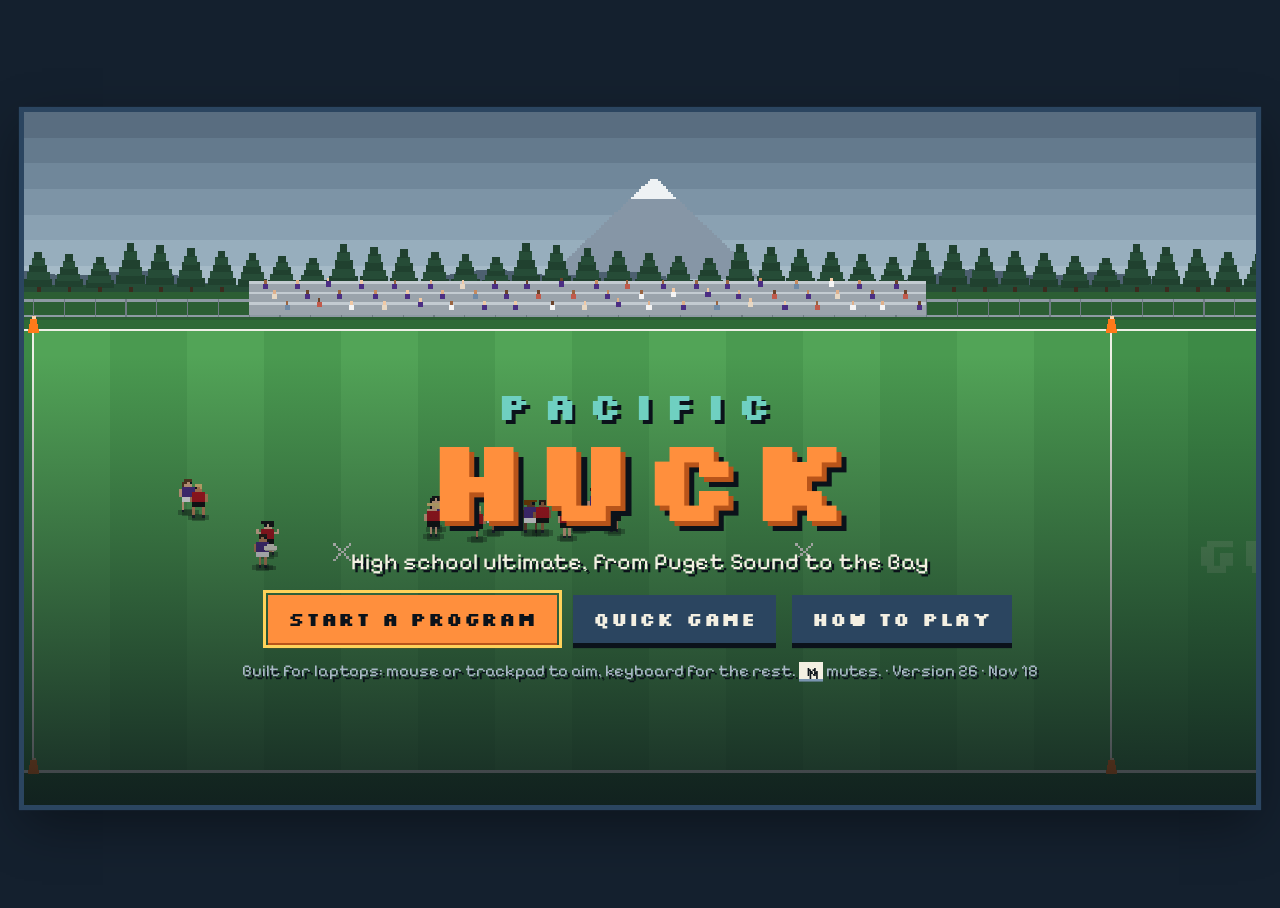
==== index.html @ 6ea4eff3 "Animations for throws, catches, D's and layouts (Version 26) - Throws: a quick wind-back, then the a" ====
<!doctype html>
<html lang="en">
<head>
<meta charset="utf-8">
<meta name="viewport" content="width=device-width, initial-scale=1, viewport-fit=cover">
<title>Pacific Huck</title>
<meta name="claude:viewport-fit-sides" content="cover">
<link rel="preconnect" href="https://fonts.googleapis.com">
<link rel="preconnect" href="https://fonts.gstatic.com" crossorigin>
<link rel="stylesheet" href="https://fonts.googleapis.com/css2?family=Pixelify+Sans:wght@400;600;700&family=Silkscreen:wght@400;700&display=swap">
<style>
/* Layout: one arcade screen. A 16:9 pixel field scaled to fit the window, with chunky menus floating over it. Single dark look by choice. */
:root{
  --night:#14202e;
  --panel:#1f3044;
  --panel-2:#2b4560;
  --line:#7a95b0;
  --chalk:#f3efe2;
  --dim:#a9b8c6;
  --sunset:#ff8f3d;
  --sunset-deep:#b8541a;
  --sea:#6fd0c1;
  --gold:#ffd25a;
  --red:#ff6b5d;
  --ink:#0b121a;
  --grass:#4a9a50;
  --scrim:rgba(11,18,26,.82);
  --shadow:rgba(0,0,0,.4);
  --font-display:"Silkscreen","Courier New",monospace;
  --font-body:"Pixelify Sans","Trebuchet MS",system-ui,sans-serif;
  color-scheme:dark;
}
html,body{height:100%}
body{background:var(--night);color:var(--chalk);font-family:var(--font-body);box-sizing:border-box;overflow:hidden;
  padding-left:max(16px,env(safe-area-inset-left,0px));padding-right:max(16px,env(safe-area-inset-right,0px));padding-block:12px}
#wrap{height:100%;width:100%;display:flex;align-items:center;justify-content:center}
#frame{position:relative;width:960px;height:540px;--u:1px;flex:none;
  box-shadow:0 0 0 calc(var(--u)*4) var(--panel-2),0 calc(var(--u)*14) calc(var(--u)*40) var(--shadow)}
#cv{display:block;width:100%;height:100%;image-rendering:pixelated;background:var(--ink)}
#ui{position:absolute;inset:0;pointer-events:none;font-size:calc(var(--u)*16);line-height:1.3}
.screen{position:absolute;inset:0;display:flex;align-items:center;justify-content:center;background:var(--scrim);pointer-events:auto}
.screen.clear{background:linear-gradient(180deg,transparent 0%,transparent 35%,var(--scrim) 100%)}
.panel{background:var(--panel);border:calc(var(--u)*3) solid var(--line);
  box-shadow:inset 0 0 0 calc(var(--u)*3) var(--panel-2),calc(var(--u)*6) calc(var(--u)*6) 0 var(--shadow);
  padding:calc(var(--u)*18) calc(var(--u)*22);max-height:calc(100% - var(--u)*28);max-width:calc(100% - var(--u)*28);
  box-sizing:border-box;overflow:auto;display:flex;flex-direction:column;gap:calc(var(--u)*12)}
.panel::-webkit-scrollbar{width:calc(var(--u)*8)}
.panel::-webkit-scrollbar-thumb{background:var(--line)}
h1,h2,h3{font-family:var(--font-display);margin:0;font-weight:700;text-wrap:balance;letter-spacing:.02em}
h2{font-size:calc(var(--u)*26)}
h3{font-size:calc(var(--u)*15);color:var(--gold)}
p{margin:0}
.eyebrow{font-family:var(--font-display);font-size:calc(var(--u)*11);letter-spacing:.12em;text-transform:uppercase;color:var(--sea)}
.dim{color:var(--dim)}
.row{display:flex;gap:calc(var(--u)*10);align-items:center;flex-wrap:wrap}
.row.end{justify-content:flex-end}
.row.between{justify-content:space-between}
.btn{font-family:var(--font-display);font-weight:700;font-size:calc(var(--u)*15);background:var(--sunset);color:var(--ink);border:0;
  padding:calc(var(--u)*9) calc(var(--u)*16);cursor:pointer;box-shadow:0 calc(var(--u)*4) 0 var(--sunset-deep);
  position:relative;top:0;letter-spacing:.04em;text-transform:uppercase}
.btn:hover{filter:brightness(1.08)}
.btn:active{top:calc(var(--u)*3);box-shadow:0 calc(var(--u)*1) 0 var(--sunset-deep)}
.btn:focus-visible,.tile:focus-visible,.pos-card:focus-visible,.plus:focus-visible,input:focus-visible{outline:calc(var(--u)*3) solid var(--gold);outline-offset:calc(var(--u)*2)}
.btn.alt{background:var(--panel-2);color:var(--chalk);box-shadow:0 calc(var(--u)*4) 0 var(--ink)}
.btn.small{font-size:calc(var(--u)*12);padding:calc(var(--u)*6) calc(var(--u)*10)}
.btn[disabled]{opacity:.4;cursor:not-allowed}
.kbd{font-family:var(--font-display);font-size:.8em;background:var(--chalk);color:var(--ink);padding:0 calc(var(--u)*5);box-shadow:0 calc(var(--u)*2) 0 var(--line);white-space:nowrap}
/* title */
.titlebox{display:flex;flex-direction:column;align-items:center;gap:calc(var(--u)*14);margin-top:calc(var(--u)*120)}
.logo{font-family:var(--font-display);font-weight:700;line-height:.9;text-align:center;color:var(--chalk);
  text-shadow:calc(var(--u)*4) calc(var(--u)*4) 0 var(--sunset-deep),calc(var(--u)*8) calc(var(--u)*8) 0 var(--ink)}
.logo .a{display:block;font-size:calc(var(--u)*30);letter-spacing:.3em;color:var(--sea);text-shadow:calc(var(--u)*3) calc(var(--u)*3) 0 var(--ink)}
.logo .b{display:block;font-size:calc(var(--u)*92);letter-spacing:.04em;color:var(--sunset)}
.tag{font-size:calc(var(--u)*18);color:var(--chalk);text-shadow:calc(var(--u)*2) calc(var(--u)*2) 0 var(--ink)}
.menu{display:flex;gap:calc(var(--u)*12);flex-wrap:wrap;justify-content:center}
.foot{font-size:calc(var(--u)*13);color:var(--dim);text-shadow:calc(var(--u)*2) calc(var(--u)*2) 0 var(--ink)}
/* team picker */
.states{display:grid;grid-template-columns:repeat(3,minmax(0,1fr));gap:calc(var(--u)*14)}
.state-col{display:flex;flex-direction:column;gap:calc(var(--u)*6);min-width:0}
.tile{display:flex;align-items:center;gap:calc(var(--u)*10);background:var(--panel-2);border:0;color:var(--chalk);text-align:left;
  padding:calc(var(--u)*7) calc(var(--u)*9);cursor:pointer;font-family:var(--font-body);font-size:calc(var(--u)*15);box-shadow:0 calc(var(--u)*3) 0 var(--ink)}
.tile:hover{background:var(--line);color:var(--ink)}
.tile[disabled]{opacity:.3;cursor:not-allowed}
.tile small{display:block;font-size:calc(var(--u)*12);color:inherit;opacity:.75}
.jersey{width:calc(var(--u)*22);height:calc(var(--u)*24);flex:none;position:relative}
.jersey i{position:absolute;left:0;right:0;top:0;height:62%}
.jersey b{position:absolute;left:15%;right:15%;bottom:0;height:34%}
/* pregame */
.versus{display:grid;grid-template-columns:minmax(0,1fr) auto minmax(0,1fr);gap:calc(var(--u)*16);align-items:start}
.vs{font-family:var(--font-display);font-size:calc(var(--u)*30);color:var(--sunset);align-self:center}
.side{display:flex;flex-direction:column;gap:calc(var(--u)*6);min-width:0}
.side.right{text-align:right;align-items:flex-end}
.side h2{font-size:calc(var(--u)*22)}
.ratings{font-family:var(--font-display);font-size:calc(var(--u)*12);color:var(--dim);font-variant-numeric:tabular-nums}
.ratings b{color:var(--chalk)}
.star-list{display:flex;flex-direction:column;gap:calc(var(--u)*3);font-size:calc(var(--u)*14)}
.stars{color:var(--gold);letter-spacing:.06em;font-family:var(--font-body)}
.conditions{font-size:calc(var(--u)*14);color:var(--dim);border-top:calc(var(--u)*2) dashed var(--panel-2);padding-top:calc(var(--u)*10)}
/* offense style picker */
.stylepick{display:flex;flex-direction:column;gap:calc(var(--u)*5)}
.stylepick.ro{flex-direction:row;align-items:center;gap:calc(var(--u)*12)}
.sgrid{display:grid;grid-template-columns:repeat(4,minmax(0,1fr));gap:calc(var(--u)*6)}
.sbtn{display:flex;flex-direction:column;align-items:center;gap:calc(var(--u)*3);background:var(--panel-2);border:calc(var(--u)*2) solid transparent;color:var(--chalk);
  font-family:var(--font-body);font-size:calc(var(--u)*13);white-space:nowrap;padding:calc(var(--u)*4);cursor:pointer;min-width:0}
.sbtn svg{width:100%;max-width:calc(var(--u)*92);height:auto;display:block}
.sbtn.on{border-color:var(--gold);background:var(--ink)}.sbtn.on b{color:var(--gold)}
.sbtn:focus-visible{outline:calc(var(--u)*2) solid var(--gold)}
.stylepick.compact .sgrid{gap:calc(var(--u)*5)}.stylepick.compact .sbtn{font-size:calc(var(--u)*11);padding:calc(var(--u)*3)}
.stylepick.ro .sbtn{width:calc(var(--u)*92);flex:none;cursor:default}
.sd-f{fill:var(--grass)}.sd-h{fill:var(--gold)}.sd-c{fill:var(--sea)}.sd-d{fill:var(--chalk)}
/* tables */
table{border-collapse:collapse;width:100%;font-size:calc(var(--u)*14);font-variant-numeric:tabular-nums}
th{font-family:var(--font-display);font-size:calc(var(--u)*10);color:var(--sea);text-align:left;padding:calc(var(--u)*3) calc(var(--u)*6);letter-spacing:.08em}
td{padding:calc(var(--u)*3) calc(var(--u)*6);border-top:calc(var(--u)*1) solid var(--panel-2)}
td.n,th.n{text-align:right;white-space:nowrap}
td.trunc{max-width:0;width:100%;overflow:hidden;text-overflow:ellipsis;white-space:nowrap}
tr.me td{background:var(--panel-2);color:var(--gold)}
/* how-to */
.how{display:grid;grid-template-columns:minmax(0,1fr) minmax(0,1fr);gap:calc(var(--u)*18);max-width:calc(var(--u)*780)}
.how ul{margin:0;padding-left:calc(var(--u)*18);display:flex;flex-direction:column;gap:calc(var(--u)*6);font-size:calc(var(--u)*15)}
.keys{display:grid;grid-template-columns:auto minmax(0,1fr);gap:calc(var(--u)*8) calc(var(--u)*12);font-size:calc(var(--u)*15);align-items:center}
/* defense */
.dpanel{width:calc(var(--u)*560)}
.choices{display:grid;grid-template-columns:1fr 1fr;gap:calc(var(--u)*10)}
.choice{background:var(--panel-2);border:0;color:var(--chalk);text-align:left;padding:calc(var(--u)*10) calc(var(--u)*12);cursor:pointer;
  font-family:var(--font-body);font-size:calc(var(--u)*14);display:flex;flex-direction:column;gap:calc(var(--u)*4);box-shadow:0 calc(var(--u)*3) 0 var(--ink)}
.choice b{font-family:var(--font-display);font-size:calc(var(--u)*15);color:var(--gold)}
.choice:hover,.choice:focus-visible{background:var(--line);color:var(--ink);outline:none}
.choice:hover b,.choice:focus-visible b{color:var(--ink)}
.ticker{font-size:calc(var(--u)*16);display:flex;flex-direction:column;gap:calc(var(--u)*5);min-height:calc(var(--u)*130)}
.ticker p{animation:tick .25s steps(3) both}
.ticker .big{font-family:var(--font-display);font-size:calc(var(--u)*20)}
.good{color:var(--sea)}.bad{color:var(--red)}.gold{color:var(--gold)}
@keyframes tick{from{opacity:0;transform:translateX(calc(var(--u)*-8))}to{opacity:1;transform:none}}
/* program hub */
.hub{width:calc(var(--u)*900)}
.hub-grid{display:grid;grid-template-columns:minmax(0,1fr) minmax(0,1.15fr);gap:calc(var(--u)*14)}
.card{background:var(--ink);padding:calc(var(--u)*12) calc(var(--u)*14);display:flex;flex-direction:column;gap:calc(var(--u)*9);min-width:0}
.attr{display:grid;grid-template-columns:calc(var(--u)*78) minmax(0,1fr) calc(var(--u)*22) calc(var(--u)*64);gap:calc(var(--u)*8);align-items:center;font-size:calc(var(--u)*14)}
.pips{display:grid;grid-template-columns:repeat(10,1fr);gap:calc(var(--u)*2);height:calc(var(--u)*12)}
.pips span{background:var(--panel-2)}
.pips span.on{background:var(--sea)}
.attr .v{font-family:var(--font-display);text-align:right}
.plus{font-family:var(--font-display);font-size:calc(var(--u)*11);background:var(--gold);color:var(--ink);border:0;padding:calc(var(--u)*4) calc(var(--u)*4);cursor:pointer;white-space:nowrap}
.plus[disabled]{background:var(--panel-2);color:var(--dim);cursor:not-allowed}
.xpbar{height:calc(var(--u)*8);background:var(--panel-2);position:relative}
.xpbar i{position:absolute;left:0;top:0;bottom:0;background:var(--gold)}
.sp{font-family:var(--font-display);font-size:calc(var(--u)*13);color:var(--gold)}
.sched{display:flex;flex-direction:column;gap:calc(var(--u)*2);font-size:calc(var(--u)*14)}
.sched div{display:grid;grid-template-columns:calc(var(--u)*28) minmax(0,1fr) auto;gap:calc(var(--u)*8);padding:calc(var(--u)*2) calc(var(--u)*4)}
.sched div.next{background:var(--panel-2);color:var(--gold)}
.sched div span{min-width:0;white-space:nowrap;overflow:hidden;text-overflow:ellipsis}
.nextbox{background:var(--panel-2);padding:calc(var(--u)*10) calc(var(--u)*12);display:flex;flex-direction:column;gap:calc(var(--u)*8)}
.nextbox .big{font-family:var(--font-display);font-size:calc(var(--u)*18)}
input{font-family:var(--font-body);font-size:calc(var(--u)*17);background:var(--ink);color:var(--chalk);border:calc(var(--u)*2) solid var(--line);padding:calc(var(--u)*6) calc(var(--u)*8);width:100%;box-sizing:border-box}
.two{display:grid;grid-template-columns:minmax(0,1fr) minmax(0,1fr);gap:calc(var(--u)*16)}
/* head coach */
.hub-grid.coach{grid-template-columns:minmax(0,1.45fr) minmax(0,1fr)}
table.roster{font-size:calc(var(--u)*12.5)}
table.roster td{padding:calc(var(--u)*1) calc(var(--u)*4)}
table.roster th{padding:calc(var(--u)*2) calc(var(--u)*4)}
table.roster .stars{font-size:calc(var(--u)*11);letter-spacing:0;white-space:nowrap}
tr.click{cursor:pointer}
tr.click:hover td,tr.click:focus-visible td{background:var(--panel-2)}
tr.click:focus-visible{outline:calc(var(--u)*2) solid var(--gold)}
td.pos{font-family:var(--font-display);font-size:calc(var(--u)*11);color:var(--sea)}
.stars.ceil{color:var(--line)}
.ccbadge{font-family:var(--font-display);font-size:calc(var(--u)*14);background:var(--gold);color:var(--ink);padding:calc(var(--u)*6) calc(var(--u)*10);white-space:nowrap}
.tagO,.tagD{font-family:var(--font-display);font-size:calc(var(--u)*10);padding:0 calc(var(--u)*3);margin-right:calc(var(--u)*2);color:var(--ink)}
.tagO{background:var(--sea)}.tagD{background:var(--sunset)}
.small{font-size:calc(var(--u)*12)}
.rename{display:grid;grid-template-columns:minmax(0,1fr) minmax(0,1.2fr) auto auto;gap:calc(var(--u)*8);align-items:end;margin-top:calc(var(--u)*4)}
.rename label{display:flex;flex-direction:column;gap:calc(var(--u)*3);font-size:calc(var(--u)*12);color:var(--dim);min-width:0}
.tog{font-family:var(--font-display);font-size:calc(var(--u)*11);background:var(--panel-2);color:var(--dim);border:0;padding:calc(var(--u)*3) calc(var(--u)*10);cursor:pointer}
.tog.o.on{background:var(--sea);color:var(--ink)}.tog.d.on{background:var(--sunset);color:var(--ink)}
.tog:focus-visible{outline:calc(var(--u)*2) solid var(--gold)}
.fac-grid{display:grid;grid-template-columns:repeat(3,minmax(0,1fr));gap:calc(var(--u)*12)}
.fac{background:var(--ink);padding:calc(var(--u)*12);display:flex;flex-direction:column;gap:calc(var(--u)*8);min-width:0}
.fac .btn{margin-top:auto;align-self:flex-start}
.lvl{display:grid;grid-template-columns:repeat(5,1fr);gap:calc(var(--u)*3);height:calc(var(--u)*10)}
.lvl span{background:var(--panel-2)}.lvl span.on{background:var(--gold)}
/* line calls */
.lcpanel{width:calc(var(--u)*900)}
.lc-grid{display:grid;grid-template-columns:repeat(2,minmax(0,1fr));gap:calc(var(--u)*4) calc(var(--u)*12)}
.lc-list{display:grid;gap:calc(var(--u)*4)}
.lc{display:grid;grid-template-columns:calc(var(--u)*30) minmax(0,1fr) calc(var(--u)*14) calc(var(--u)*62) calc(var(--u)*60) calc(var(--u)*40);gap:calc(var(--u)*6);align-items:center;
  background:var(--panel-2);border:calc(var(--u)*2) solid transparent;color:var(--chalk);font-family:var(--font-body);font-size:calc(var(--u)*13);padding:calc(var(--u)*4) calc(var(--u)*6);cursor:pointer;text-align:left}
div.lc{cursor:default}
.lc.on{border-color:var(--gold);background:var(--ink)}
.lc:hover:not([disabled]):not(div){border-color:var(--line)}
.lc.on:hover{border-color:var(--gold)}
.lc:focus-visible{outline:calc(var(--u)*3) solid var(--gold);outline-offset:calc(var(--u)*1)}
.lc[disabled]{opacity:.4;cursor:not-allowed}
.lc .num{font-family:var(--font-display);font-size:calc(var(--u)*11);color:var(--dim)}
.lc .nm{white-space:nowrap;overflow:hidden;text-overflow:ellipsis}
.lc .pos{font-family:var(--font-display);font-size:calc(var(--u)*11);color:var(--sea)}
.lc .stars{font-size:calc(var(--u)*11);white-space:nowrap}
.lc .pp{font-size:calc(var(--u)*12);text-align:right;white-space:nowrap}
.en{height:calc(var(--u)*8);background:var(--night);position:relative;display:block}
.en i{position:absolute;left:0;top:0;bottom:0}
.en i.hi{background:var(--sea)}.en i.mid{background:var(--gold)}.en i.lo{background:var(--red)}
input[type=checkbox]{width:calc(var(--u)*18);height:calc(var(--u)*18);accent-color:var(--gold);padding:0;margin:0;flex:none}
@media (prefers-reduced-motion:reduce){.ticker p{animation:none}}
</style>
</head>
<body>

<div id="wrap"><div id="frame">
  <canvas id="cv" width="960" height="540" aria-label="Pacific Huck game field"></canvas>
  <div id="ui"></div>
</div></div>

<script>
(()=>{
'use strict';
// ---------------------------------------------------------------- constants
const W=960,H=540,PPY=12,SQ=8.6,FT=170,ZH=10,P=2,FL=110,FW=40,VIEW=W/PPY;
const cvs=document.getElementById('cv'),ctx=cvs.getContext('2d'),ui=document.getElementById('ui'),frame=document.getElementById('frame'),wrap=document.getElementById('wrap');
ctx.imageSmoothingEnabled=false;
const PAL={night:'#14202e',panel:'#1f3044',panel2:'#2b4560',chalk:'#f3efe2',dim:'#a9b8c6',sunset:'#ff8f3d',sea:'#6fd0c1',gold:'#ffd25a',red:'#ff6b5d',ink:'#0b121a',cone:'#ff7a1a'};
const FONT='Silkscreen, "Courier New", monospace';
const VERSION='Version 26 · Nov 18';

// ---------------------------------------------------------------- helpers
const clamp=(v,a,b)=>v<a?a:v>b?b:v;
const lerp=(a,b,t)=>a+(b-a)*t;
const dist=(ax,ay,bx,by)=>Math.hypot(ax-bx,ay-by);
const avg=a=>a.reduce((s,v)=>s+v,0)/a.length;
const rand=(a,b)=>a+(b-a)*Math.random();
const randi=(a,b)=>Math.floor(a+(b-a+1)*Math.random());
const pick=(a,r=Math.random)=>a[Math.floor(r()*a.length)];
const angDiff=(a,b)=>{let d=a-b;while(d>Math.PI)d-=2*Math.PI;while(d<-Math.PI)d+=2*Math.PI;return d};
function mulberry32(a){return function(){a|=0;a=a+0x6D2B79F5|0;let t=Math.imul(a^a>>>15,1|a);t=t+Math.imul(t^t>>>7,61|t)^t;return((t^t>>>14)>>>0)/4294967296}}
function hashStr(s){let h=2166136261;for(const c of s){h^=c.charCodeAt(0);h=Math.imul(h,16777619)}return h>>>0}
function shuffle(a,r=Math.random){for(let i=a.length-1;i>0;i--){const j=Math.floor(r()*(i+1));[a[i],a[j]]=[a[j],a[i]]}return a}
function wpick(arr,wf){const ws=arr.map(wf);let s=ws.reduce((a,b)=>a+b,0)*Math.random();for(let i=0;i<arr.length;i++){s-=ws[i];if(s<=0)return arr[i]}return arr[arr.length-1]}
const esc=s=>String(s).replace(/[&<>"']/g,c=>({'&':'&amp;','<':'&lt;','>':'&gt;','"':'&quot;',"'":'&#39;'}[c]));
function hexRgb(h){const n=parseInt(h.slice(1),16);return[n>>16&255,n>>8&255,n&255]}
function colorClose(a,b){const x=hexRgb(a),y=hexRgb(b);return Math.hypot(x[0]-y[0],x[1]-y[1],x[2]-y[2])<120}

// ---------------------------------------------------------------- teams (real West Coast high school programs and their school colors)
const TEAMS=[
 {id:'lks',name:'Lakeside',city:'Seattle',st:'WA',abbr:'LKS',c1:'#7a1f2b',c2:'#f2c14e'},
 {id:'gar',name:'Garfield',city:'Seattle',st:'WA',abbr:'GAR',c1:'#5b2d8e',c2:'#f4f4f4'},
 {id:'roo',name:'Roosevelt',city:'Seattle',st:'WA',abbr:'RHS',c1:'#1f8a3a',c2:'#f2c230'},
 {id:'bal',name:'Ballard',city:'Seattle',st:'WA',abbr:'BAL',c1:'#c8102e',c2:'#111111'},
 {id:'bai',name:'Bainbridge',city:'Bainbridge Island',st:'WA',abbr:'BAI',c1:'#13294b',c2:'#f1b82d'},
 {id:'nws',name:'Northwest School',city:'Seattle',st:'WA',abbr:'NWS',c1:'#7b1e34',c2:'#f2f2f2'},
 {id:'gra',name:'Grant',city:'Portland',st:'OR',abbr:'GRA',c1:'#1f4fa0',c2:'#a3abb3'},
 {id:'lin',name:'Lincoln',city:'Portland',st:'OR',abbr:'LIN',c1:'#c8102e',c2:'#f4f4f4'},
 {id:'cle',name:'Cleveland',city:'Portland',st:'OR',abbr:'CLE',c1:'#2a9d3c',c2:'#ffe14d'},
 {id:'cgs',name:'Catlin Gabel',city:'Portland',st:'OR',abbr:'CGS',c1:'#1f4ed8',c2:'#f4f4f4'},
 {id:'seh',name:'South Eugene',city:'Eugene',st:'OR',abbr:'SEH',c1:'#4b2e83',c2:'#f4f4f4',elite:true},
 {id:'pal',name:'Palo Alto',city:'Palo Alto',st:'CA',abbr:'PAL',c1:'#0b6b3a',c2:'#f4f4f4'},
 {id:'gun',name:'Gunn',city:'Palo Alto',st:'CA',abbr:'GUN',c1:'#b0151d',c2:'#111111'},
 {id:'bhs',name:'Berkeley',city:'Berkeley',st:'CA',abbr:'BHS',c1:'#c1121f',c2:'#f5c518'},
 {id:'bod',name:"Bishop O'Dowd",city:'Oakland',st:'CA',abbr:'BOD',c1:'#161616',c2:'#d4a72c'},
 {id:'men',name:'Menlo School',city:'Atherton',st:'CA',abbr:'MEN',c1:'#0b2a5b',c2:'#e8b52a'},
 {id:'lws',name:'Lick-Wilmerding',city:'San Francisco',st:'CA',abbr:'LWS',c1:'#141414',c2:'#f0b323'},
];
const TEAM=id=>TEAMS.find(t=>t.id===id);
const STATE_NAME={WA:'Washington',OR:'Oregon',CA:'California'};

// ---------------------------------------------------------------- players (all fictional, generated)
// Fictional open-division players: mostly common boys' names from all over, a few that go either way.
const FIRST=['Aaron','Adrian','Aiden','Alex','Andre','Andrew','Arjun','Asher','Ben','Bodhi','Brandon','Caleb','Callum','Cam','Carlos','Charlie','Chris','Cole','Connor','Cooper','Dante','Darius','David','Declan','Derek','Desmond','Devin','Diego','Dylan','Eli','Elias','Emeka','Emmett','Eric','Ethan','Evan','Ezra','Felix','Finn','Gabe','Gavin','Graham','Griffin','Hank','Hayden','Henry','Hiro','Hugo','Ian','Isaac','Ivan','Jack','Jake','Jalen','James','Jasper','Javier','Jay','Jonah','Jordan','Jose','Julian','Kai','Kenji','Kevin','Kiran','Leo','Liam','Logan','Luca','Lucas','Luis','Malik','Marco','Marcus','Mason','Mateo','Max','Micah','Miles','Nate','Nico','Noah','Nolan','Omar','Oscar','Owen','Pablo','Parker','Quinn','Rafael','Ravi','Reid','Remy','Riley','Rohan','Ronan','Ryan','Sam','Santiago','Sean','Seth','Silas','Soren','Spencer','Tariq','Tenzin','Theo','Tomas','Trevor','Tyler','Victor','Wes','Will','Wyatt','Xavier','Yusuf','Zach','Zane','Amir','Bryce','Darren','Felipe','Jonas','Kofi','Mike','Rio','Sid','Tate'];
const LAST=['Nakamura','Ramos','Chen','Okafor','Patel','Larsen','Nguyen','Brooks','Alvarez','Kim','Olsen','Hughes','Moreno','Park','Haddad','Bennett','Tanaka','Silva','Reyes','Fischer','Kaur','Lindqvist','Morales','Ito','Walsh','Delgado','Abbott','Yamamoto','Castillo','Novak','Sorensen','Huang','Mendez','Foster','Osei','Pham','Becker','Rivera','Sato','Hale','Kowalski','Dang','Ortiz','Wu','Lee','Hart','Price','Bjornson','Fujita','Galvan','Iverson','Quintero','Strand','Vu','Zamora','Torres','Adeyemi','Marsh','Oyelaran','Whitlock','Anderson','Baker','Banerjee','Castro','Chang','Cho','Coleman','Cruz','Diaz','Dixon','Edwards','Espinoza','Farrell','Fernandez','Garcia','Gill','Gomez','Gupta','Hall','Hayes','Hernandez','Holm','Ibarra','Jensen','Johansson','Kang','Keller','Khan','Kobayashi','Lam','Lopez','Mahoney','Martinez','Matsuda','Mehta','Miller','Murphy','Nakashima','Nelson','Obi','Ortega','Palmer','Perez','Ramirez','Rao','Rossi','Russo','Saito','Sandoval','Schmidt','Shah','Singh','Soto','Sullivan','Takahashi','Tran','Turner','Vargas','Wagner','Ward','Watanabe','Weber','Yang','Young','Zhang','Abernathy','Beaumont','Dorsey','Ellison','Fuentes','Gallagher','Hollis','Kealoha','Lindgren','Mercado','Okonkwo','Pacheco','Rasmussen','Tolliver','Ueda'];
const SKIN=['#f1c9a5','#e0b08a','#c68a5e','#9a6440','#6b432a'];
const HAIR=['#2b1d14','#5a3a1e','#a0522d','#e2c27a','#141414','#7b3f00','#b8462e'];
const ATTR=['thr','spd','hnd','jmp','def','sta'];
const ATTR_NAME={thr:'Throws',spd:'Speed',hnd:'Hands',jmp:'Hops',def:'Defense',sta:'Stamina'};
const ATTR_SHORT={thr:'THR',spd:'SPD',hnd:'HND',jmp:'HOP',def:'DEF',sta:'STA'};
const ATTR_HINT={thr:'Range, accuracy, beating the mark',spd:'Getting open, running down hucks',hnd:'Catch rate and layout grabs',jmp:'Winning sky battles on hucks',def:'Getting blocks when you play D',sta:'How fast you tire on the field and recover on the sideline'};
const POS={H:'Handler',C:'Cutter',D:'Defender'};
const GRADE={9:'Freshman',10:'Sophomore',11:'Junior',12:'Senior'};
const ovr=p=>ATTR.reduce((s,a)=>s+(p[a]||0),0)/ATTR.length;
// Five stars is rare on purpose: only a handful of players in the whole league reach it.
const starsOf=p=>{const o=ovr(p);return o>=8?5:o>=6.8?4:o>=5.6?3:o>=4.4?2:1};
const starStr=n=>'★'.repeat(n)+'☆'.repeat(5-n);
const pname=p=>`${p.first} ${p.last}`;
const tag=p=>`#${p.num} ${p.last}`;

// tier 0 = role player (1-3 stars), 1 = star (4 stars), 2 = superstar (5 stars)
const TIER_BASE=[4.9,7.1,8.5],TIER_BAND=[[1,6.75],[6.8,7.95],[8,10]],TIER_POT=[6.75,7.95,9.6];
const ROSTER_POS=['H','H','H','H','H','C','C','C','C','C','C','D','D','D'];
function genPlayer(r,pos,tier,used,grade){
  const bias={H:{thr:1.8,hnd:.9,spd:-.6,jmp:-.9,def:-.9,sta:-.3},C:{thr:-1.1,spd:1.2,hnd:.8,jmp:.7,def:-1,sta:-.6},D:{thr:-1.3,spd:.8,hnd:-.7,jmp:.7,def:1.8,sta:-1.3}}[pos];
  const p={id:'p'+Math.floor(r()*2e9).toString(36),first:pick(FIRST,r),last:pick(LAST,r),pos,skin:Math.floor(r()*SKIN.length),hair:Math.floor(r()*HAIR.length),style:Math.floor(r()*3),grade:grade||9+Math.floor(r()*4),tier};
  const q=tier===0?r()*1.9-.95:0; // role players range from end-of-bench to solid starter
  for(const a of ATTR)p[a]=clamp(Math.round(TIER_BASE[tier]+q+bias[a]+(r()*2.4-1.2)),1,10);
  let n;do{n=Math.floor(r()*100)}while(used.has(n));used.add(n);p.num=n;
  return p;
}
function shapeTier(p,tier,r){
  const[lo,hi]=TIER_BAND[tier];let guard=0;
  while(ovr(p)>hi&&guard++<80){const c=ATTR.filter(a=>p[a]>1);p[pick(c,r)]--}
  while(ovr(p)<lo&&guard++<160){const c=ATTR.filter(a=>p[a]<10);if(!c.length)break;p[pick(c,r)]++}
}
function setPot(p,r){p.pot=Math.max(ovr(p),Math.min(TIER_POT[p.tier||0],ovr(p)+.3+r()*1.4))}
function genRoster(r,prestige,elite){
  const used=new Set();
  const n5=elite?1:(prestige>=5&&r()<.3)?1:0;
  const n4=elite?3:[0,r()<.5?1:0,1,r()<.5?1:2,2,r()<.5?2:3][prestige];
  const order=shuffle(ROSTER_POS.map((_,i)=>i),r),tiers=ROSTER_POS.map(()=>0);
  order.slice(0,n5).forEach(i=>tiers[i]=2);order.slice(n5,n5+n4).forEach(i=>tiers[i]=1);
  const adj=(prestige-3)*.3+(elite?.4:0);
  const ro=ROSTER_POS.map((ps,i)=>{
    const p=genPlayer(r,ps,tiers[i],used);
    for(const a of ATTR)if(r()<.7)p[a]=clamp(Math.round(p[a]+adj),1,10);
    shapeTier(p,tiers[i],r);setPot(p,r);
    return p;
  });
  // no two teammates share a first or last name
  const fs=new Set(),ls=new Set();
  for(const p of ro){
    for(let k=0;k<30&&fs.has(p.first);k++)p.first=pick(FIRST,r);
    for(let k=0;k<30&&ls.has(p.last);k++)p.last=pick(LAST,r);
    fs.add(p.first);ls.add(p.last);
  }
  return ro;
}
const teamOff=ro=>avg(ro.map(p=>p.thr*.4+p.hnd*.3+p.spd*.3));
const teamDef=ro=>avg(ro.map(p=>p.def*.5+p.spd*.25+p.jmp*.25));
const teamOvr=ro=>(teamOff(ro)+teamDef(ro))/2;
const byOvr=ro=>ro.slice().sort((a,b)=>ovr(b)-ovr(a));
const starters=ro=>byOvr(ro).slice(0,7);
const benchOf=ro=>byOvr(ro).slice(7);
// a team is mostly its top seven, but the bench plays a lot of points too
const teamRating=ro=>{const b=benchOf(ro);return teamOvr(starters(ro))*.7+(b.length?teamOvr(b):teamOvr(starters(ro)))*.3};
const depthRating=ro=>{const b=benchOf(ro);return b.length?avg(b.map(ovr)):0};
const topStars=(ro,n=3)=>byOvr(ro).slice(0,n);

const QUICK={};
function quickTeam(id){
  if(!QUICK[id]){const t=TEAM(id),r=mulberry32(hashStr(id+':v2'));let pr=1+Math.floor(r()*5);if(t.elite)pr=5;QUICK[id]={prestige:pr,ro:genRoster(r,pr,t.elite)}}
  return QUICK[id];
}
let AUTO_LINES=false;
try{AUTO_LINES=localStorage.getItem('pacific-huck-autolines')==='1'}catch(e){}
function setAutoLines(v){AUTO_LINES=v;try{localStorage.setItem('pacific-huck-autolines',v?'1':'0')}catch(e){}}

// ---------------------------------------------------------------- audio
let AC=null,muted=false;
function audio(){if(!AC){try{AC=new(window.AudioContext||window.webkitAudioContext)()}catch(e){AC=null}}if(AC&&AC.state==='suspended')AC.resume().catch(()=>{});return AC}
function beep(f,d=.08,type='square',v=.05,slide=0,delay=0){
  const a=audio();if(!a||muted)return;
  const t=a.currentTime+delay,o=a.createOscillator(),g=a.createGain();
  o.type=type;o.frequency.setValueAtTime(f,t);if(slide)o.frequency.exponentialRampToValueAtTime(Math.max(40,f+slide),t+d);
  g.gain.setValueAtTime(v,t);g.gain.exponentialRampToValueAtTime(.0001,t+d);o.connect(g).connect(a.destination);o.start(t);o.stop(t+d+.03);
}
const SFX={
  throw:()=>beep(620,.12,'triangle',.06,-320),
  huck:()=>beep(320,.4,'triangle',.06,520),
  catch:()=>beep(880,.06,'square',.04),
  score:()=>[523,659,784,1047].forEach((f,i)=>beep(f,.13,'square',.05,0,i*.09)),
  turn:()=>{beep(330,.15,'sawtooth',.04,-150);beep(220,.22,'sawtooth',.04,-100,.14)},
  whistle:()=>{beep(1900,.12,'square',.03);beep(1900,.3,'square',.03,0,.16)},
  click:()=>beep(700,.04,'square',.03),
  stall:n=>beep(300+n*40,.03,'square',n>=8?.04:.02),
  level:()=>[392,523,659,784,1047].forEach((f,i)=>beep(f,.1,'triangle',.06,0,i*.07)),
};

// ---------------------------------------------------------------- input
// Throwing: aim with the mouse and click where you want the disc to go. Shift+click (or right-click) hucks it.
const input={mx:W/2,my:H/2,in:false,shift:false};
function mouseWorld(){return{x:G.camX+input.mx/PPY,y:(input.my-FT)/SQ}}
function canvasPoint(e){const r=cvs.getBoundingClientRect();input.mx=(e.clientX-r.left)*W/r.width;input.my=(e.clientY-r.top)*H/r.height}
function canAim(){return G&&!G.demo&&!G.paused&&G.phase==='live'&&G.holder>=0&&!ui.firstElementChild}
// where a click right now would send the disc (clamped to this thrower's range), and whether it's a huck
function mouseAim(huck){
  const h=G.off[G.holder],w=mouseWorld();
  let dx=w.x-h.x,dy=w.y-h.y,d=Math.hypot(dx,dy);
  const maxR=huck?huckRange(h.p.thr):flatRange(h.p.thr),over=d>maxR;
  if(over){dx*=maxR/d;dy*=maxR/d;d=maxR}
  return{h,tx:h.x+dx,ty:h.y+dy,d,huck,over};
}
cvs.addEventListener('mousemove',e=>{canvasPoint(e);input.in=true;input.shift=e.shiftKey});
cvs.addEventListener('mouseleave',()=>input.in=false);
cvs.addEventListener('contextmenu',e=>e.preventDefault());
cvs.addEventListener('mousedown',e=>{
  audio();canvasPoint(e);input.in=true;
  if(!canAim())return;
  const a=mouseAim(e.shiftKey||e.button===2);
  throwDisc(a.huck?'huck':'flat',a.tx,a.ty,false);
});
window.addEventListener('keydown',e=>{
  if(e.key==='Shift')input.shift=true;
  const typing=e.target&&e.target.tagName==='INPUT';
  if(typing){if(e.key==='Enter'){const b=ui.querySelector('[data-primary]');if(b&&!b.disabled){e.preventDefault();b.click()}}return}
  const k=e.key.toLowerCase();
  if(k===' '&&G&&!G.demo&&!G.paused&&!ui.firstElementChild){e.preventDefault();pivotFake();return}
  if(k==='t'){callTimeout();return}
  if((k==='q'||k==='e')&&G&&!G.demo&&!G.paused&&G.phase==='live'&&G.holder>=0&&!ui.firstElementChild){
    const want=k==='q'?-1:1;G.lean=G.lean===want?0:want;beep(G.lean?520:380,.04,'square',.02);return}
  if(k==='m'){muted=!muted;flashNote(muted?'Sound off':'Sound on');return}
  if((k==='escape'||k==='p')&&G&&!G.demo&&G.phase!=='over'&&G.phase!=='idle'){e.preventDefault();togglePause();return}
  if(k==='enter'){const b=ui.querySelector('[data-primary]');if(b&&!b.disabled){e.preventDefault();b.click()}return}
  if(k==='1'||k==='2'){const b=ui.querySelector(`[data-key="${k}"]`);if(b){e.preventDefault();b.click()}}
  if(k==='arrowleft'||k==='arrowright'){const b=ui.querySelector(k==='arrowleft'?'[data-prev]':'[data-next]');if(b){e.preventDefault();b.click()}}
});
window.addEventListener('keyup',e=>{if(e.key==='Shift')input.shift=false});
window.addEventListener('blur',()=>{input.shift=false;if(G&&!G.demo&&!G.paused&&['live','flight','ready'].includes(G.phase))togglePause()});

// ---------------------------------------------------------------- match state
let G=null;

// Tired players are slower, jump lower and lose a step on D. Hands and throws fade less.
function effective(b,en){
  const e=clamp(en??100,0,100)/100,f=.72+.28*e,g=.85+.15*e,h=.9+.1*e;
  return Object.assign({},b,{spd:b.spd*f,jmp:b.jmp*f,def:b.def*f,hnd:b.hnd*g,thr:b.thr*h,base:b});
}
function mkEnt(b,side,idx,meId){
  const p=effective(b,G.en[b.id]);
  return{p,side,idx,x:0,y:0,vx:0,vy:0,tx:0,ty:0,state:'stack',timer:0,hist:[],bite:0,chaseDelay:0,anim:Math.random()*4,face:1,
    speed:6+p.spd*.38,slot:0,lane:p.pos==='H'?'H':'C',isMe:!!meId&&p.id===meId};
}
function newMatch(o){
  const me=o.me,opp=o.opp;
  const venue=o.home===false?opp.team:me.team;
  const pnw=venue.st!=='CA';
  const mph=Math.round(rand(2,pnw?17:13));
  const wa=rand(0,Math.PI*2);
  G={demo:!!o.demo,career:!!o.career,me,opp,venue,home:o.home!==false,pnw,rain:pnw&&Math.random()<.5,
    wind:{mph,x:Math.cos(wa)*mph/10,y:Math.sin(wa)*mph/10*.7,ang:wa},
    score:[0,0],target:o.target||7,halfDone:false,firstReceiver:Math.random()<.5?0:1,nextReceiver:0,
    phase:'idle',t:0,camX:10,off:[],def:[],holder:-1,disc:{x:30,y:20,z:1.1},flight:null,anchor:{x:30,y:20},
    stats:{},banner:null,settle:0,stallT:0,fake:0,fakeCd:0,os:1,markAng:0,markerSet:false,resetCut:false,
    readyT:0,deadT:0,after:null,paused:false,timers:[],demoTimer:1,onEnd:o.onEnd,meId:o.meId||null,label:o.label||'',
    rainDrops:Array.from({length:110},()=>({x:Math.random()*W,y:Math.random()*H,s:rand(320,480)})),
    crowd:Array.from({length:60},(_,i)=>({x:34.6+i*.72+Math.random()*.3,row:i%3,c:Math.random(),ph:Math.random()*6}))};
  G.nextReceiver=G.firstReceiver;
  G.meCol={j:me.team.c1,s:me.team.c2};
  G.oppCol=colorClose(me.team.c1,opp.team.c1)?{j:'#ece6d6',s:opp.team.c1}:{j:opp.team.c1,s:opp.team.c2};
  G.savedLines=o.savedLines||null;G.cond=o.cond||1;
  G.en={};G.pp={};G.hurt={};G.load=0;G.timeouts=2;G.autoLines=!G.demo&&AUTO_LINES;G.lastLine=null;G.toasts=[];
  for(const p of me.ro.concat(opp.ro))G.en[p.id]=100;
  for(const p of me.ro)G.stats[p.id]={g:0,a:0,c:0,ct:0,to:0,d:0};
  G.myLine=coachPick(me.ro,'O');G.oppLine=coachPick(opp.ro,'D');
  buildEnts();
  return G;
}
function buildEnts(){
  G.off=G.myLine.map((p,i)=>mkEnt(p,'off',i,G.meId));
  // their best defender takes our best player
  const oppSorted=G.oppLine.slice().sort((a,b)=>ovr(b)-ovr(a));
  const ourOrder=G.myLine.map((p,i)=>i).sort((a,b)=>ovr(G.myLine[b])-ovr(G.myLine[a]));
  G.def=new Array(7);
  ourOrder.forEach((oi,k)=>{G.def[oi]=mkEnt(oppSorted[k],'def',oi)});
}
// The coach's line: O-line favors throwers and cutters, D-line favors defenders, and tired legs sit.
function coachPick(ro,kind){
  const en=p=>(G.en[p.id]??100)/100;
  const offS=p=>p.thr*.4+p.hnd*.3+p.spd*.3,defS=p=>p.def*.5+p.spd*.25+p.jmp*.25;
  const sc=p=>kind==='O'?offS(p)*en(p)**2:kind==='D'?defS(p)*en(p)**2:ovr(p)*en(p)**3;
  const avail=ro.filter(p=>!G.hurt[p.id]);
  // head coach mode: start from your saved line, swapping out anyone hurt or gassed
  if(G.savedLines&&ro===G.me.ro&&(kind==='O'||kind==='D')&&(G.savedLines[kind]||[]).length){
    const byId=new Map(ro.map(p=>[p.id,p]));
    let line=G.savedLines[kind].map(id=>byId.get(id)).filter(p=>p&&!G.hurt[p.id]&&(G.en[p.id]??100)>=35).slice(0,7);
    line=line.concat(avail.filter(p=>!line.includes(p)).sort((a,b)=>sc(b)-sc(a)).slice(0,7-line.length));
    if(line.length<7)line=line.concat(ro.filter(p=>!line.includes(p)).slice(0,7-line.length));
    return line;
  }
  const hs=avail.filter(p=>p.pos==='H').sort((a,b)=>sc(b)-sc(a)).slice(0,kind==='O'?3:2);
  let line=hs.concat(avail.filter(p=>!hs.includes(p)).sort((a,b)=>sc(b)-sc(a)).slice(0,7-hs.length));
  const me=G.meId&&ro.find(p=>p.id===G.meId);
  if(me&&!line.includes(me)&&!G.hurt[me.id]&&(G.en[me.id]??100)>=45){
    const out=line.filter(p=>me.pos==='H'||p.pos!=='H').sort((a,b)=>sc(a)-sc(b))[0];
    if(out)line[line.indexOf(out)]=me;
  }
  if(line.length<7)line=line.concat(ro.filter(p=>!line.includes(p)).slice(0,7-line.length));
  return line;
}
function endPointFatigue(){
  const on=new Set(G.myLine.concat(G.oppLine).map(p=>p.id));
  const mine=new Set(G.me.ro.map(p=>p.id)),cv=(G.cond||1)-1;
  for(const p of G.me.ro.concat(G.opp.ro)){
    const sta=p.sta||5,c=mine.has(p.id)?cv:0;
    if(on.has(p.id))G.en[p.id]=clamp(G.en[p.id]-(10+G.load)*(1.3-sta*.06)*(1-.06*c),0,100);
    else G.en[p.id]=clamp(G.en[p.id]+20+sta*1.2+2*c,0,100);
  }
  for(const id of Object.keys(G.hurt))if(--G.hurt[id]<=0)delete G.hurt[id];
  G.load=0;
}
function maybeInjury(e,chance){
  if(G.demo||!e||Math.random()>chance)return;
  const mine=e.side==='off',ro=mine?G.me.ro:G.opp.ro,line=mine?G.myLine:G.oppLine,hurtP=e.p.base;
  const onIds=new Set(line.map(p=>p.id));
  const bench=ro.filter(p=>!onIds.has(p.id)&&!G.hurt[p.id]);
  if(!bench.length||line.indexOf(hurtP)<0)return;
  const sc=p=>ovr(p)*(G.en[p.id]/100)+(p.pos===hurtP.pos?3:0);
  const sub=bench.sort((a,b)=>sc(b)-sc(a))[0];
  G.hurt[hurtP.id]=2;G.en[hurtP.id]=Math.max(0,G.en[hurtP.id]-25);
  line[line.indexOf(hurtP)]=sub;
  e.p=effective(sub,G.en[sub.id]);e.speed=6+e.p.spd*.38;e.isMe=!!G.meId&&sub.id===G.meId;
  G.pp[sub.id]=(G.pp[sub.id]||0)+1;
  toast(hurtP.id===G.meId?`You're shaken up. ${pname(sub)} subs in for you.`:`Injury sub (${mine?G.me.team.abbr:G.opp.team.abbr}): ${pname(sub)} in for ${pname(hurtP)}`);
}
function toast(s){if(!G||G.demo)return;G.toasts.push({s,t:3.4});if(G.toasts.length>3)G.toasts.shift()}
function clearTimers(){if(G)for(const t of G.timers)clearTimeout(t)}
function later(fn,ms){const t=setTimeout(fn,ms);G.timers.push(t);return t}

function banner(text,sub,col,dur){if(G.demo)return;G.banner={text,sub:sub||'',col:col||PAL.chalk,t:dur||1.2,d:dur||1.2}}
function stallNum(){return G.stallT>0?Math.min(10,Math.floor(G.stallT/.85)+1):0}
const flatRange=t=>34+t*1.1;
// Curve: Q and E lean the next throw left or right (three states, resets after every throw). The disc
// still lands where you aimed; only the path in between bends. The bend is how far the path bows out
// at its middle, and the release leaves at an angle to the side of the straight line.
function bendOf(fx,fy,tx,ty,lean){
  const L=Math.hypot(tx-fx,ty-fy)||1,ux=(tx-fx)/L,uy=(ty-fy)/L,straight=Math.atan2(uy,ux);
  if(!lean)return{k:0,nx:0,ny:0,rel:straight,straight};
  // the thrower's left of the line of flight is (uy,-ux) on this field, since y grows downward
  const nx=lean<0?uy:-uy,ny=lean<0?-ux:ux,k=2*Math.min(L*.3,7); // the path bows out k/2 at its middle
  return{k,nx,ny,rel:Math.atan2(uy*L+2*k*ny,ux*L+2*k*nx),straight};
}
// offset of the bent path from the straight line at fraction s of the flight
const bendAt=(b,s)=>s>0&&s<1?2*s*(1-s)*b.k:0;
// How far off target a throw can land (yards): bad throwers spray it, good ones put it on a dime.
function throwErr(thr,d,type){
  const e=d*(type==='flat'?(.075-thr*.0065):(.12-thr*.009));
  return e*(G&&stallNum()>=8?1.5:1);
}
const huckRange=t=>46+t*2.9;

function computeForce(){
  const y=G.anchor.y;
  G.os=Math.abs(y-20)<6?(Math.random()<.5?1:-1):(y<20?-1:1);
  G.markAng=Math.atan2(-G.os,.35);
}
// Handlers stay back (in Vertical, the dump and swing spots). Everyone else cuts. Roles are set once per
// possession by the style's handler count (styleRoles); whoever holds the disc keeps his role, so when a
// cutter catches it every handler sets up around him. In Vertical the cutters keep their place in line:
// G.stack runs front to back; cuts come from the back, and a cutter who finishes rejoins at the front.
function assignSlots(){
  const h=G.holder;
  for(const e of G.off)e.stay=null;
  if(!G.off.some(e=>e.role))styleRoles(STYLE_HANDLERS[G.style]||2);
  const handlers=G.off.filter(e=>e.idx!==h&&e.role==='H');
  const cutters=G.off.filter(e=>e.idx!==h&&e.role!=='H');
  handlers.forEach((e,i)=>{e.slot=i;e.lane='H'});
  for(const e of cutters)e.lane='C';
  const ids=new Set(cutters.map(e=>e.idx));
  G.stack=(G.stack||[]).filter(i=>ids.has(i));
  for(const e of cutters)if(!G.stack.includes(e.idx))G.stack.push(e.idx);
  G.spots=G.style&&G.style!=='vert'?styleSetup(G.style):null;
}
function stackY(){return clamp(lerp(20,G.anchor.y,.3)-G.os*2,10,30)}
function stackSpot(k,n){
  const front=G.anchor.x+11,back=106;
  let sp=3;if(n>1&&front+(n-1)*sp>back)sp=Math.max(1.6,(back-front)/(n-1));
  return[clamp(front+k*sp,1,107),stackY()];
}
function slotPos(e){
  if(e.stay)return e.stay;
  if(G.spots&&G.spots[e.idx])return G.spots[e.idx]; // Horizontal, 4-1, 1-4: his own spot in the style
  const a=G.anchor,os=G.os;
  if(e.lane==='H'){
    if(e.slot===0)return[clamp(a.x-4.5,.5,108),clamp(a.y-os*5,2,38)];
    return[clamp(a.x+1,.5,108),clamp(a.y-os*12,3,37)];
  }
  const k=G.stack?G.stack.indexOf(e.idx):-1;
  return stackSpot(k<0?(G.stack?G.stack.length:0):k,G.stack?G.stack.length:1);
}
function setupPossession(x,y,label){
  G.flight=null;
  // the game's offense style runs on O-line points; everything else (and the title-screen demo) is Vertical
  G.style=!G.demo&&G.pointKind==='O'&&STYLES.includes(G.styleChoice)?G.styleChoice:'vert';
  const hs=styleRoles(STYLE_HANDLERS[G.style]);
  let h=hs[0]||G.off[0];
  const meEnt=G.off.find(e=>e.isMe);
  if(meEnt&&Math.random()<.35)h=meEnt;
  G.holder=h.idx;G.anchor={x,y};
  h.x=x;h.y=y;h.vx=h.vy=0;h.state='holder';
  G.stack=shuffle(G.off.filter(e=>e!==h&&e.role==='C').map(e=>e.idx));
  G.activeCut=-1;G.cutGap=.9;G.nextDeep=Math.random()<.4;G.double=false;G.swingT=rand(2,3.5);
  styleOrder();
  computeForce();assignSlots();
  const jit=G.style==='vert'?1:.3;
  for(const e of G.off){
    e.hist.length=0;
    if(e===h)continue;
    const[tx,ty]=slotPos(e);e.x=tx+rand(-jit,jit);e.y=ty+rand(-jit,jit);e.vx=e.vy=0;e.state=e.lane==='H'?'handler':'stack';
  }
  for(const d of G.def){
    const o=G.off[d.idx];d.vx=d.vy=0;d.bite=0;
    if(o===h){d.state='mark';d.x=h.x+Math.cos(G.markAng)*1.2;d.y=h.y+Math.sin(G.markAng)*1.2}
    else{d.state='guard';d.x=o.x+1;d.y=o.y}
  }
  G.phase='ready';G.readyT=1.0;G.stallT=0;G.markerSet=false;G.settle=0;G.resetCut=false;G.fake=0;G.lean=0;
  G.disc.x=x;G.disc.y=y;G.disc.z=1.1;
  G.camX=clamp(x-16,-4,FL+4-VIEW);
  if(label)banner(label,'',PAL.sea,1.0);
}

function nextPoint(){
  const kind=G.nextReceiver===0?'O':'D';
  G.oppLine=coachPick(G.opp.ro,kind==='O'?'D':'O');
  if(G.demo||G.autoLines){
    G.myLine=coachPick(G.me.ro,kind);
    toast(`Coach sends out the ${kind}-line`);
    startPoint(kind);
  }else showLineCall(kind);
}
function startPoint(kind){
  ui.innerHTML='';
  G.lastLine=G.myLine.slice();G.load=0;
  for(const p of G.myLine.concat(G.oppLine))G.pp[p.id]=(G.pp[p.id]||0)+1;
  buildEnts();
  G.pointKind=kind;
  if(kind==='O'){let x=rand(12,34);if(x<20)x=20;setupPossession(x,rand(8,32),G.styleChoice&&G.styleChoice!=='vert'?`OFFENSE · ${STYLE_NAME[G.styleChoice].toUpperCase()}`:'OFFENSE')}
  else{G.phase='wait';later(()=>startDefense(rand(80,90),true),200)}
}
function callTimeout(){
  if(!G||G.demo||G.paused||G.phase!=='live'||G.holder<0||ui.firstElementChild)return;
  if(G.timeouts<=0){toast('No timeouts left');return}
  G.timeouts--;G.paused=true;SFX.whistle();
  for(const p of G.myLine)G.en[p.id]=Math.min(100,G.en[p.id]+10);
  for(const e of G.off){const b=e.p.base;e.p=effective(b,G.en[b.id]);e.speed=6+e.p.spd*.38}
  show(`<div class="screen"><div class="panel" style="width:calc(var(--u)*560)">
    <div class="eyebrow">Timeout · ${G.timeouts} left this game</div><h2>Catch your breath</h2>
    <p class="dim">Your line gets 10 energy back. Subs only happen between points or for injuries, so these seven finish the point. The stall count picks up at ${Math.max(1,stallNum())}.</p>
    <div class="lc-list">${G.myLine.map(p=>lineRow(p,true,true)).join('')}</div>
    <div class="row end"><button class="btn" id="tores" data-primary>Back to it <span class="kbd">Enter</span></button></div></div></div>`);
  on('tores',()=>{G.paused=false;ui.innerHTML='';G.settle=.4});
}
function energyBar(id){const e=Math.round(G.en[id]??100),c=e>=70?'hi':e>=40?'mid':'lo';return`<span class="en" title="Energy ${e}"><i class="${c}" style="width:${e}%"></i></span>`}
function lineRow(p,isOn,still){
  const hurt=!!G.hurt[p.id];
  const inner=`<span class="num">#${p.num}</span><span class="nm">${esc(pname(p))}${p.id===G.meId?' <b class="gold">YOU</b>':''}</span><span class="pos">${p.pos}</span><span class="stars">${'★'.repeat(starsOf(p))}</span>${energyBar(p.id)}<span class="dim pp">${hurt?'Hurt':(n=>`${n} pt${n===1?'':'s'}`)(G.pp[p.id]||0)}</span>`;
  return still?`<div class="lc on">${inner}</div>`:`<button class="lc ${isOn?'on':''}" data-id="${p.id}" ${hurt?'disabled':''} aria-pressed="${isOn}">${inner}</button>`;
}
function showLineCall(kind){
  G.phase='wait';
  let sel=new Set(coachPick(G.me.ro,kind).map(p=>p.id)),autoChk=false;
  const ro=G.me.ro.slice().sort((a,b)=>('HCD'.indexOf(a.pos)-'HCD'.indexOf(b.pos))||(ovr(b)-ovr(a)));
  const oppStars=byOvr(G.oppLine).slice(0,2);
  const NAMES={O:'O-line',D:'D-line',F:'Freshest',S:'Same line'};
  const render=focusId=>{
    const chosen=ro.filter(p=>sel.has(p.id)),nh=chosen.filter(p=>p.pos==='H').length;
    const avgE=chosen.length?Math.round(avg(chosen.map(p=>G.en[p.id]))):0;
    show(`<div class="screen"><div class="panel lcpanel">
      <div class="row between"><div><div class="eyebrow">Line call · ${esc(G.me.team.abbr)} ${G.score[0]}–${G.score[1]} ${esc(G.opp.team.abbr)}</div>
        <h2>${kind==='O'?'Offense point':'Defense point'}</h2></div>
        <div class="row">${['O','D','F','S'].map(k=>`<button class="btn alt small" data-preset="${k}" ${k==='S'&&!G.lastLine?'disabled':''}>${NAMES[k]}</button>`).join('')}</div></div>
      <p class="dim">${kind==='O'?'You receive the pull.':`You pull to ${esc(G.opp.team.name)}.`} They're sending out ${oppStars.map(p=>`${esc(pname(p))} ${'★'.repeat(starsOf(p))}`).join(' and ')}. Pick seven. Tired legs run slower and jump lower, and bench time brings them back.</p>
      <div class="lc-grid">${ro.map(p=>lineRow(p,sel.has(p.id))).join('')}</div>
      <div class="row between">
        <label class="row" for="autol" style="gap:calc(var(--u)*8)"><input type="checkbox" id="autol" ${autoChk?'checked':''}> Let the coach call lines for the rest of this game</label>
        <div class="row"><span class="${chosen.length===7?'good':'bad'}">${chosen.length}/7</span><span class="dim">${nh} handler${nh===1?'':'s'} · energy ${avgE}</span>
        <button class="btn" id="lcgo" data-primary ${chosen.length===7?'':'disabled'}>Take the field <span class="kbd">Enter</span></button></div>
      </div></div></div>`);
    document.getElementById('autol').addEventListener('change',e=>{autoChk=e.target.checked});
    ui.querySelectorAll('.lc[data-id]').forEach(b=>b.addEventListener('click',()=>{
      const id=b.dataset.id;
      if(sel.has(id))sel.delete(id);else if(sel.size<7)sel.add(id);else{toast('Seven is the max. Take someone off first.');return}
      SFX.click();render(id);
    }));
    ui.querySelectorAll('[data-preset]').forEach(b=>b.addEventListener('click',()=>{
      const k=b.dataset.preset;
      let line=k==='S'?G.lastLine.filter(p=>!G.hurt[p.id]):coachPick(G.me.ro,k);
      if(line.length<7)line=line.concat(coachPick(G.me.ro,kind).filter(p=>!line.includes(p)).slice(0,7-line.length));
      sel=new Set(line.map(p=>p.id));SFX.click();render();
    }));
    on('lcgo',()=>{
      if(sel.size!==7)return;
      if(autoChk){G.autoLines=true;setAutoLines(true)}
      G.myLine=ro.filter(p=>sel.has(p.id));startPoint(kind);
    });
    if(focusId){const nb=ui.querySelector(`.lc[data-id="${focusId}"]`);if(nb)nb.focus({preventScroll:true})}
  };
  render();
}

// ---------------------------------------------------------------- AI movement
// acc: how hard he accelerates (yd/s^2). brake: higher means he runs full speed closer to the spot.
function steer(e,tx,ty,mul,dt,acc=40,brake=5){
  const max=e.speed*mul;let dx=tx-e.x,dy=ty-e.y;const L=Math.hypot(dx,dy);
  let dvx=0,dvy=0;
  if(L>.12){const s=Math.min(max,L*brake);dvx=dx/L*s;dvy=dy/L*s}
  const a=acc*dt;
  e.vx+=clamp(dvx-e.vx,-a,a);e.vy+=clamp(dvy-e.vy,-a,a);
}
function integrate(e,dt){
  e.x=clamp(e.x+e.vx*dt,-3,FL+3);e.y=clamp(e.y+e.vy*dt,-2.5,FW+2.5);
  e.anim+=Math.hypot(e.vx,e.vy)*dt;
  if(Math.abs(e.vx)>.5)e.face=e.vx>0?1:-1;
}
// Bodies: two players can't occupy the same spot, so a receiver can't run through the defender
// standing in front of him. He has to go around.
function separate(a,b,min=.75){
  const dx=b.x-a.x,dy=b.y-a.y,d=Math.hypot(dx,dy);
  if(d>=min||d<1e-4)return;
  const push=(min-d)/2,ux=dx/d,uy=dy/d;
  a.x-=ux*push;a.y-=uy*push;b.x+=ux*push;b.y+=uy*push;
}
function histAt(o,t){
  const h=o.hist;if(!h.length)return{x:o.x,y:o.y};
  for(let i=h.length-1;i>=0;i--)if(h[i][0]<=t)return{x:h[i][1],y:h[i][2]};
  return{x:h[0][1],y:h[0][2]};
}
function guardSteer(d,o,dt){
  const lag=clamp(.2+(5.5-d.p.def)*.018+d.bite,.08,.75);
  const hp=histAt(o,G.t-lag),a=G.anchor;
  // person D: stay between your man and the disc
  let nx=a.x-hp.x,ny=a.y-hp.y;const nl=Math.hypot(nx,ny)||1;
  steer(d,hp.x+nx/nl*.8,hp.y+ny/nl*.8,1,dt,48,6);
  if(Math.abs(d.vx)<.5)d.face=o.x>d.x?1:-1;
}
function markSteer(d,dt){
  const h=G.holder>=0?G.off[G.holder]:null;
  if(!h){guardSteer(d,G.off[d.idx],dt);return}
  const ang=G.fake>0?Math.atan2(G.os*.9,.5):G.markAng;
  const mx=h.x+Math.cos(ang)*1.2,my=h.y+Math.sin(ang)*1.2;
  steer(d,mx,my,1.15,dt,55,7);
  if(dist(d.x,d.y,mx,my)<1.8)G.markerSet=true;
  d.face=h.x>d.x?1:-1;
}
function updateOff(e,dt,ph){
  if(e.idx===G.holder){const k=Math.exp(-10*dt);e.vx*=k;e.vy*=k;return}
  if(ph==='ready'){const[tx,ty]=slotPos(e);hold(e,tx,ty,dt);return}
  switch(e.state){
    // the disc is coming to him: sprint at it, re-aiming every frame at where he can meet it
    case'chase':{if(G.flight){const[mx,my]=meetPoint(e,G.flight);e.tx=mx;e.ty=my}steer(e,e.tx,e.ty,1.12,dt,60,25);break}
    case'cut':steer(e,e.tx,e.ty,1.05,dt,60,8);e.timer-=dt;
      if(e.timer<=0||dist(e.x,e.y,e.tx,e.ty)<.8){e.state='clear';e.timer=1.4}break;
    case'clear':{const[tx,ty]=slotPos(e);steer(e,tx,ty,.9,dt,50,6);e.timer-=dt;
      if(e.timer<=0||dist(e.x,e.y,tx,ty)<1)e.state=e.lane==='H'?'handler':'stack';break}
    // stack cutter, in order: a hard jab to sell the other way, explode into the cut, look for it, then get out
    case'jab':steer(e,e.jx,e.jy,1,dt,70,12);e.timer-=dt;
      if(e.timer<=0||dist(e.x,e.y,e.jx,e.jy)<.45){e.state='scut';e.cutT=0;e.timer=Math.max(e.deep?2.2:1.5,dist(e.x,e.y,e.tx,e.ty)/e.speed+.5);const d=G.def[e.idx];d.bite=Math.max(d.bite,e.pendBite)}break;
    case'scut':steer(e,e.tx,e.ty,1.05,dt,65,8);e.timer-=dt;e.cutT=(e.cutT||0)+dt;
      if(e.timer<=0||dist(e.x,e.y,e.tx,e.ty)<.8){e.state='linger';e.timer=e.deep?.2:.35}break;
    case'linger':steer(e,e.tx,e.ty,.3,dt,50,5);e.timer-=dt;if(e.timer<=0)clearOut(e);break;
    case'sclear':e.timer-=dt;
      if(e.wp){steer(e,e.wp[0],e.wp[1],.95,dt,60,8);if(dist(e.x,e.y,e.wp[0],e.wp[1])<1.2)e.wp=null}
      else{const[tx,ty]=slotPos(e);steer(e,tx,ty,.8,dt,50,6);if(dist(e.x,e.y,tx,ty)<.8||e.timer<-2.5)e.state=e.lane==='H'?'handler':'stack'}
      break;
    default:{const[tx,ty]=slotPos(e);hold(e,tx,ty,dt)}
  }
}
function hold(e,tx,ty,dt){
  const L=dist(e.x,e.y,tx,ty);
  if(L>2.5)steer(e,tx,ty,.9,dt,50,6);
  else if(L>.5)steer(e,tx,ty,.6,dt,50,6);
  else{const k=Math.exp(-14*dt);e.vx*=k;e.vy*=k}
  if(Math.hypot(e.vx,e.vy)<1)e.face=G.anchor.x>e.x?1:-1;
}
function updateDef(d,dt,ph){
  const o=G.off[d.idx];
  if(d.state==='mark')markSteer(d,dt);
  else if(ph==='ready')steer(d,o.x+1,o.y,.6,dt);
  else if(d.state==='chase'){d.chaseDelay-=dt;
    // race to the spot just ahead of where his man meets the disc: in front, he takes it; beaten, the man's body is in the way
    if(o.state==='chase'&&!d.help){const f=G.flight;d.tx=o.tx-(f?f.ux:0);d.ty=o.ty-(f?f.uy:0)}if(d.chaseDelay<=0)steer(d,d.tx,d.ty,1.08,dt,55,9);else guardSteer(d,o,dt)}
  else guardSteer(d,o,dt);
  if(d.bite>0)d.bite=Math.max(0,d.bite-dt*.35);
}
// Stack discipline, every style: there is always a cut on. The next cutter starts his jab as the one
// ahead finishes his cut (now and then two go close together), and if nobody is cutting, someone goes
// right away. Never more than two cutters in the lane. styleCuts picks who goes, under or deep, and where.
function inLane(e){return e.state==='jab'||e.state==='scut'||e.state==='linger'}
function cutting(e){return e.state==='jab'||e.state==='scut'}
// an under cutter has made his cut when he's nearly there; a deep cutter once he's a second into his sprint
function madeCut(e){
  if(e.state==='jab')return false;
  if(e.state!=='scut')return true;
  return e.deep?e.cutT>=1:(e.cutT>=1.1||dist(e.x,e.y,e.tx,e.ty)<2.5);
}
// back at his spot, or out of the lane and nearly home: ready to go again
function canCut(e){
  if(e.state==='stack')return true;
  if(e.state!=='sclear'||e.wp||e.timer>.8)return false;
  const[x,y]=slotPos(e);return dist(e.x,e.y,x,y)<5;
}
function stackLogic(dt){
  if(G.style==='horiz')swingLogic(dt);
  const lane=G.off.filter(e=>e.lane==='C'&&inLane(e));
  if(lane.length>=2)return;
  if(lane.some(cutting)){
    const act=G.activeCut>=0?G.off[G.activeCut]:null;
    if(act&&act.idx!==G.holder&&!madeCut(act)&&!G.double)return; // he hasn't made his cut yet
    G.cutGap-=dt;if(G.cutGap>0)return;
  }
  styleCuts(dt);
}
// Make it a real cut: long enough to reach full speed and pull away from his defender. Under cuts come
// back toward the disc at least 10 yards; deep cuts go at least 16 and always upfield of where he starts.
const CUT_MIN={under:10,deep:16};
function shapeCut(e,type,sd,tx,ty){
  const a=G.anchor,lo=a.x+2;
  if(type==='deep')tx=Math.max(tx,Math.min(107.5,e.x+14));
  else tx=clamp(Math.min(tx,e.x-3),lo,100);
  let dx=tx-e.x,dy=ty-e.y,L=Math.hypot(dx,dy);
  if(L<CUT_MIN[type]){
    const k=CUT_MIN[type]/Math.max(L,.5);
    tx=e.x+dx*k;ty=e.y+dy*k;
    tx=type==='deep'?Math.min(tx,107.5):clamp(tx,lo,100);ty=clamp(ty,2,38);
    // still short (pinned on a sideline or near the end zone): keep going toward the side, then along the field
    for(let i=0;i<12&&Math.hypot(tx-e.x,ty-e.y)<CUT_MIN[type];i++){
      const ny=clamp(ty+sd*1.5,2,38);
      if(Math.abs(ny-ty)>.01&&Math.abs(ny-e.y)>Math.abs(ty-e.y))ty=ny;
      else if(type==='deep')tx=Math.min(107.5,tx+2);
      else tx=Math.max(lo,tx-1.5);
    }
  }
  return[tx,ty];
}
// sell it the other way first: a hard step of about two and a half yards away from where he's going
function setJab(e,len){
  const dx=e.tx-e.x,dy=e.ty-e.y,L=Math.hypot(dx,dy)||1;
  e.jx=clamp(e.x-dx/L*len,.5,108);e.jy=clamp(e.y-dy/L*len,1,39);
}
// Vertical: the back of the stack cuts, alternating under and deep. side: 'live' (the open
// side, G.os) or 'dead'.
function startStackCut(e,deep,side){
  const a=G.anchor,os=G.os,sd=side==='dead'?-os:os,y0=stackY();
  e.deep=deep;e.state='jab';e.timer=.45;
  if(deep){e.tx=clamp(a.x+rand(25,38),a.x+15,107.5);e.ty=clamp(y0+sd*rand(4,11),2.5,37.5)}
  else{e.tx=clamp(a.x+rand(7,12),.5,100);e.ty=clamp(y0+sd*rand(8,13),1.5,38.5)}
  [e.tx,e.ty]=shapeCut(e,deep?'deep':'under',sd,e.tx,e.ty);
  setJab(e,2.5);
  // does the defender buy the jab? Quick cutters against weak defenders get bigger bites.
  const d=G.def[e.idx];
  e.pendBite=Math.random()<clamp(.32+(e.p.spd-d.p.def)*.06,.08,.65)?rand(.28,.45):rand(0,.06);
}

// ---------------------------------------------------------------- offense styles
// Four ways to line up on offense. Vertical is the classic stack and the default. Horizontal, 4-1 and 1-4
// give every player his own spot, worked out from the disc each time it moves: "disc side" is the open
// side (G.os) and "far side" the other, so a 4-1 is a 4-1 whichever side the disc is on. Cuts are always
// automatic: about 75% go to the live side, and the order and gaps change every point.
const STYLES=['vert','horiz','41','14'];
const STYLE_NAME={vert:'Vertical',horiz:'Horizontal','41':'4-1','14':'1-4'};
const STYLE_HANDLERS={vert:2,horiz:3,'41':2,'14':2};
const STYLE_NOTE={vert:'2 handlers and a 5-man stack. Cuts come from the back, then rejoin at the front.',
  horiz:'3 handlers across the back, 4 cutters across the field. The handlers swing it side to side.',
  '41':'4 cutters on the disc side go in turn. The 1 on the far side is the deep threat.',
  '14':'The 1 on the disc side works under. The 4 on the far side go deep.'};
const STYLE_KEY='pacific-huck-style',LIVE_SHARE=.75,SKIP_TURN=.15;
// coach games keep the style in the program save; quick games keep their own
function getStyle(kind){
  if(kind==='coach'&&CAR)return STYLES.includes(CAR.style)?CAR.style:'vert';
  try{const v=localStorage.getItem(STYLE_KEY);return STYLES.includes(v)?v:'vert'}catch(e){return'vert'}
}
function setStyle(kind,v){
  if(kind==='coach'&&CAR){CAR.style=v;saveProgram()}
  else try{localStorage.setItem(STYLE_KEY,v)}catch(e){}
}
// who handles: handler-position players (best throwers first), topped up with the best throwers on the line
function styleRoles(nH){
  const byThr=a=>a.slice().sort((x,y)=>y.p.thr-x.p.thr);
  let hs=byThr(G.off.filter(e=>e.p.pos==='H')).slice(0,nH);
  if(hs.length<nH)hs=hs.concat(byThr(G.off.filter(e=>!hs.includes(e))).slice(0,nH-hs.length));
  for(const e of G.off)e.role=hs.includes(e)?'H':'C';
  return hs;
}
// each cutter's slot in the formation and the order the cuts go in, new every possession
function styleOrder(){
  const st=G.style,cs=G.off.filter(e=>e.role==='C');
  for(const e of G.off)e.cslot=-1;
  G.cutOrder=[];G.cutPtr=0;
  if(st==='vert')return;
  let lone=null;
  if(st==='41')lone=cs.slice().sort((a,b)=>b.p.spd-a.p.spd)[0];                     // fastest man goes deep alone
  if(st==='14')lone=cs.slice().sort((a,b)=>(b.p.spd+b.p.hnd)-(a.p.spd+a.p.hnd))[0];  // best all-round cutter works under alone
  const rest=shuffle(cs.filter(e=>e!==lone));
  if(st==='horiz'){
    rest.forEach((e,i)=>e.cslot=i); // 0 to 3, sideline to sideline
    G.cutOrder=[{pick:'mid',type:'under'},{pick:'edge',type:'deep'}];G.cutPtr=randi(0,1);
  }else if(st==='41'){
    rest.forEach((e,i)=>e.cslot=i);lone.cslot=4; // 0 is the front of the group
    const g=i=>({c:i,type:Math.random()<.6?'under':'deep'});
    G.cutOrder=[g(0),g(1),{c:4,type:'deep'},g(2),g(3),{c:4,type:'deep'}];
  }else{
    lone.cslot=0;rest.forEach((e,i)=>e.cslot=i+1);
    G.cutOrder=[{c:0,type:'under'},{c:1,type:'deep'},{c:2,type:'deep'},{c:0,type:'under'},{c:3,type:'deep'},{c:4,type:'deep'}];
  }
}
// where everyone stands right now (not used by Vertical, which keeps its moving stack): {idx:[x,y]}
function styleSetup(st){
  const a=G.anchor,os=G.os,S={},cl=(x,y)=>[clamp(x,.5,107.5),clamp(y,1.5,38.5)];
  const hs=G.off.filter(e=>e.idx!==G.holder&&e.lane==='H'),cs=G.off.filter(e=>e.idx!==G.holder&&e.lane==='C');
  if(st==='horiz'){
    // handlers spread across the width behind the disc, about 11 yards apart (one on each side when
    // there's room); if a cutter has the disc, the third handler sets up right behind him
    const spots=[];
    for(const o of [11,-11,22,-22]){const y=a.y+o;if(y>=3&&y<=37&&spots.length<2)spots.push(cl(a.x-3,y))}
    if(hs.length>2)spots.push(cl(a.x-5,a.y));
    const byY=hs.slice().sort((p,q)=>p.y-q.y),sp=spots.slice(0,byY.length).sort((p,q)=>p[1]-q[1]);
    byY.forEach((e,i)=>S[e.idx]=sp[i]);
  }else for(const e of hs)S[e.idx]=e.slot===0?cl(a.x-4.5,a.y-os*5):cl(a.x+1,a.y-os*12); // Vertical's dump and swing
  const front=a.x+11,col=(k,n)=>{let sp=3;if(n>1&&front+(n-1)*sp>106)sp=Math.max(1.6,(106-front)/(n-1));return front+k*sp};
  for(const e of cs){
    const k=e.cslot;
    if(st==='horiz')S[e.idx]=cl(front,[5,15,25,35][k]??20);           // side by side across the field
    else if(st==='41')S[e.idx]=k<4?cl(col(k,4),20+os*9):cl(a.x+16,20-os*12);  // 4 on the disc side, 1 far
    else S[e.idx]=k===0?cl(a.x+12,20+os*10):cl(col(k-1,4),20-os*10);  // 1 on the disc side, 4 far
  }
  // nobody closer than 2 yards to anyone (the holder stays put), cutters 10+ yards upfield, all on the field
  const P=Object.keys(S).map(k=>({e:G.off[k],s:S[k]})),minX=Math.min(a.x+10,105);
  const all=P.concat([{e:null,s:[a.x,a.y],fixed:true}]);
  for(let it=0;it<16;it++)for(let i=0;i<all.length;i++)for(let j=i+1;j<all.length;j++){
    const A=all[i],B=all[j],dx=B.s[0]-A.s[0],dy=B.s[1]-A.s[1],d=Math.hypot(dx,dy);
    if(d>=2.05)continue;
    const ux=d?dx/d:0,uy=d?dy/d:1,push=(2.05-d)/(A.fixed||B.fixed?1:2);
    if(!A.fixed){A.s[0]-=ux*push;A.s[1]-=uy*push}
    if(!B.fixed){B.s[0]+=ux*push;B.s[1]+=uy*push}
    for(const Q of [A,B])if(!Q.fixed){const c=cl(Q.s[0],Q.s[1]);if(Q.e.lane==='C')c[0]=Math.max(c[0],minX);Q.s[0]=c[0];Q.s[1]=c[1]}
  }
  return S;
}
// pick the next cutter, the kind of cut and the side for this style
function styleCuts(dt){
  const st=G.style||'vert';
  const ready=G.stack.map(i=>G.off[i]).filter(e=>e&&e.idx!==G.holder&&canCut(e));
  if(!ready.length)return;
  const side=Math.random()<LIVE_SHARE?'live':'dead';
  let e=null,type='under',slot=null;
  if(st==='vert'){
    // cuts start from the back of the stack, farthest from the handlers, where there's the most room to
    // build up speed; he alternates under and deep. Now and then he passes and the next man up goes.
    let i=ready.length-1;
    if(ready.length>1&&Math.random()<SKIP_TURN)i--;
    const deep=G.nextDeep;G.nextDeep=!deep;
    e=ready[i];type=deep?'deep':'under';slot=`${G.stack.indexOf(e.idx)+1}/${G.stack.length}`;
    // he leaves the line as he goes and takes the front place; the stack fills in behind him
    G.stack.splice(G.stack.indexOf(e.idx),1);G.stack.unshift(e.idx);
    startStackCut(e,deep,side);
  }else{
    if(Math.random()<SKIP_TURN)G.cutPtr++; // the next man passes on his turn
    const ord=G.cutOrder;
    for(let n=0;n<ord.length&&!e;n++){
      const o=ord[(G.cutPtr+n)%ord.length];
      e=styleWho(o,side,ready);
      if(e){type=o.type;G.cutPtr+=n+1}
    }
    if(!e)return; // whoever's up is still getting back to his spot
    startStyleCut(e,type,side);
  }
  G.activeCut=e.idx;
  // vary the rhythm: usually a short gap, sometimes a longer beat, sometimes two go close together
  const r=Math.random();
  G.double=r<.12;
  G.cutGap=G.double?rand(.3,.55):r<.27?rand(.4,.8):rand(.05,.3);
  if(G.cutLog)G.cutLog.push({t:G.t,idx:e.idx,slot:st==='vert'?slot:e.cslot,type,side});
}
// Horizontal picks by kind: an edge cutter goes deep down his sideline, a middle cutter comes under.
// The one on the side the cut goes to takes it; if he isn't back yet, the other one crosses over.
function styleWho(o,side,ready){
  if(o.c!=null)return ready.find(e=>e.cslot===o.c)||null;
  const kind=o.pick==='edge'?[0,3]:[1,2],sd=side==='live'?G.os:-G.os;
  return ready.filter(e=>kind.includes(e.cslot)).sort((p,q)=>sd*(slotPos(q)[1]-20)-sd*(slotPos(p)[1]-20))[0]||null;
}
function startStyleCut(e,type,side){
  const a=G.anchor,sd=side==='live'?G.os:-G.os,home=slotPos(e);
  let tx,ty;
  if(type==='under'){tx=a.x+(G.style==='horiz'?rand(4,8):rand(6,11));ty=lerp(20,a.y,.45)+sd*rand(6,11)}
  else{
    tx=clamp(a.x+rand(25,36),a.x+15,107.5);
    const edge=G.style==='horiz'&&Math.sign(home[1]-20)===sd;
    ty=20+sd*(edge?rand(11,16):rand(5,12));
  }
  [tx,ty]=shapeCut(e,type,sd,clamp(tx,.5,type==='under'?100:107.5),clamp(ty,2,38));
  e.tx=tx;e.ty=ty;e.deep=type==='deep';
  e.state='jab';e.timer=.45;
  setJab(e,2.5);
  const d=G.def[e.idx];
  e.pendBite=Math.random()<clamp(.32+(e.p.spd-d.p.def)*.06,.08,.65)?rand(.28,.45):rand(0,.06);
}
// Horizontal: every few seconds the handler farthest from the live side swings across to it
function swingLogic(dt){
  G.swingT-=dt;if(G.swingT>0)return;
  const a=G.anchor,os=G.os;
  const hs=G.off.filter(e=>e.lane==='H'&&e.idx!==G.holder&&e.state==='handler').sort((p,q)=>os*(p.y-q.y));
  if(!hs.length||stallNum()>=6){G.swingT=.6;return}
  const e=hs[0];
  let side='live',ty=clamp(a.y+os*rand(6,10),1.5,38.5);
  if(Math.abs(ty-a.y)<4){side='dead';ty=clamp(a.y-os*rand(7,11),1.5,38.5)} // no room at the sideline
  e.tx=clamp(a.x-rand(1,3),.5,107);e.ty=ty;e.deep=false;e.state='jab';e.timer=.25;
  setJab(e,1.5);
  e.pendBite=rand(0,.15);
  G.swingT=rand(2.5,4.5);
  if(G.cutLog)G.cutLog.push({t:G.t,idx:e.idx,slot:'H',type:'swing',side});
}
// a tiny field per style: downfield runs left to right, the disc side is at the bottom
function styleDiagram(st){
  const Hd=(x,y)=>`<rect class="sd-h" x="${x-1.6}" y="${y-1.6}" width="3.2" height="3.2"/>`,Cd=(x,y)=>`<circle class="sd-c" cx="${x}" cy="${y}" r="1.7"/>`;
  const pts={vert:[[Hd,10,26],[Hd,5,21],[Cd,21,18],[Cd,26,18],[Cd,31,18],[Cd,36,18],[Cd,41,18]],
    horiz:[[Hd,10,27],[Hd,8,16],[Hd,8,5.5],[Cd,24,4.5],[Cd,24,13],[Cd,24,21.5],[Cd,24,30]],
    '41':[[Hd,10,26],[Hd,5,21],[Cd,21,28],[Cd,26,28],[Cd,31,28],[Cd,36,28],[Cd,31,7]],
    '14':[[Hd,10,26],[Hd,5,21],[Cd,23,28],[Cd,21,7],[Cd,26,7],[Cd,31,7],[Cd,36,7]]}[st];
  return`<svg viewBox="0 0 48 34" aria-hidden="true"><rect class="sd-f" width="48" height="34"/>${pts.map(([f,x,y])=>f(x,y)).join('')}<circle class="sd-d" cx="11.7" cy="23.6" r="1"/></svg>`;
}
// the four style buttons. mode: 'ro' just shows the current one (coach pre-game), 'compact' drops the
// description line (the hub, where space is tight; it's in each button's tooltip instead)
function showStylePicker(el,kind,mode){
  if(!el)return;
  const cur=getStyle(kind);
  if(mode==='ro'){el.innerHTML=`<div class="stylepick ro"><div class="sbtn on">${styleDiagram(cur)}<b>${STYLE_NAME[cur]}</b></div><div><div class="eyebrow">Offense style</div><div class="dim small">${STYLE_NOTE[cur]} Used on O-line points. Change it from the hub.</div></div></div>`;return}
  el.innerHTML=`<div class="stylepick ${mode||''}"><div class="row between"><span class="eyebrow">Offense style</span>${mode==='compact'?'':`<span class="dim small">${STYLE_NOTE[cur]}</span>`}</div>
    <div class="sgrid">${STYLES.map(v=>`<button class="sbtn ${v===cur?'on':''}" data-style="${v}" aria-pressed="${v===cur}" title="${STYLE_NAME[v]}: ${STYLE_NOTE[v]}">${styleDiagram(v)}<b>${STYLE_NAME[v]}</b></button>`).join('')}</div></div>`;
  el.querySelectorAll('[data-style]').forEach(b=>b.addEventListener('click',()=>{
    const v=b.dataset.style;setStyle(kind,v);
    if(G&&!G.demo&&G.phase==='idle')G.styleChoice=v; // pre-game: it's for the game about to start
    SFX.click();showStylePicker(el,kind,mode);
    const nb=el.querySelector(`[data-style="${v}"]`);if(nb)nb.focus();
  }));
}

// Get out of the lane in one move, on the break side. In Vertical he took the front place in line when he
// started his cut (so the next man is already at the back): an under cutter peels off to the front, a
// deep cutter turns and comes back up the break side.
function clearOut(e){
  e.state='sclear';e.timer=1.6;
  if(G.spots||e.lane==='H'){e.wp=null;return} // other styles (and handlers): straight back to his own spot
  const front=stackSpot(0,Math.max(1,G.stack.length))[0];
  e.wp=[clamp(e.deep?e.x-3:Math.max(front-1,e.x+2),1,107),clamp(stackY()-G.os*6,2,38)];
}
// Receivers attack the disc: run to the earliest spot on its path they can reach in time,
// instead of waiting at the landing point for their defender to catch up.
// How high a throw rises above its straight line (yards). Hucks float. Flat throws stay level when they're
// short but get a little arc the longer they go, like real ones: a 35-yard flat is over everybody's reach in
// the middle, so only someone near the thrower or where it comes down can get a hand on it.
function arcOf(type,L){return type==='huck'?2.5+L*.11:Math.max(0,(L-12)*.085)}
function discAt(f,t){
  const s=t/f.T;
  if(s<=1)return{x:lerp(f.fx,f.tx,s),y:lerp(f.fy,f.ty,s),z:(f.type==='huck'?lerp(1.5,1,s):lerp(1.4,1,s))+4*f.apex*s*(1-s),late:false};
  const ex=t-f.T,sp=Math.min(f.dist/f.T*.55,10);
  return{x:f.tx+f.ux*sp*ex,y:f.ty+f.uy*sp*ex,z:1-ex*(f.type==='huck'?3.2:2.6),late:true};
}
function meetPoint(e,f){
  const reach=1.9+e.p.jmp*.09,v=e.speed*1.12,end=f.T+(f.type==='huck'?.28:.36);
  // attack the back end of the flight, not come all the way back into the stack
  for(let t=Math.max(f.t+.04,f.T*.6);t<=end;t+=.04){
    const d=discAt(f,t);
    if(d.z>reach||d.z<=0)continue;
    if(dist(e.x,e.y,d.x,d.y)/v+.06<=t-f.t)return[d.x,d.y];
  }
  return[f.tx,f.ty];
}
// Who has position on the disc? On a flat throw, whoever is between the disc and the other player
// gets it: a receiver in front of his defender catches it, a defender in front of the receiver
// takes it. On a huck it's whoever is under it. Hands (receiver) and defense (defender) give the
// player out of position a chance, and there is a little luck either way.
// D chance for one defender standing at (qx,qy) when the disc reaches (px,py) moving along (ux,uy).
function posD(rp,dp,qx,qy,px,py,ux,uy,rAlong,rcvDist,huck,late){
  const dx=qx-px,dy=qy-py,dd=Math.hypot(dx,dy);
  // he has to be able to get a hand on the disc where it's caught; the chance fades at the edge of his reach
  const reach=.9+dp.def*.05+dp.jmp*.03+(late?.4:0);
  const w=clamp((reach+.4-dd)/.8,0,1);
  if(w<=0)return 0;
  let adv; // positive: the receiver has position (he's between the disc and the defender)
  if(huck)adv=(dd-rcvDist)*1.2;
  else adv=(dx*ux+dy*uy-rAlong)*1.3+(dd-rcvDist)*.4;
  const hold=huck?rp.jmp*.5+rp.hnd*.5:rp.hnd,take=huck?dp.jmp*.5+dp.def*.5:dp.def;
  return w*clamp(1/(1+Math.exp(2.6*adv+.25*(hold-take))),.04,.96);
}
function contest(rcv,px,py,ux,uy,rcvDist,huck,late,skip){
  const rAlong=(rcv.x-px)*ux+(rcv.y-py)*uy;
  let best=null,bestP=0;
  for(const d of G.def){
    if(skip&&skip(d))continue;
    const pD=posD(rcv.p,d.p,d.x,d.y,px,py,ux,uy,rAlong,rcvDist,huck,late);
    if(pD>bestP){bestP=pD;best=d}
  }
  return{pD:bestP,by:best};
}
// What the ring under a receiver shows: the D chance if you threw it to him right now.
// It predicts the race: you lead him, the disc flies, his defender reacts and runs at the same
// spot. It also turns red if a defender is standing in the lane on a flat throw.
// Where to put the disc so it arrives where he'll be: lead him by the flight time.
function leadSpot(h,e){
  let ax=e.x,ay=e.y,T=0,huck=false;
  for(let i=0;i<3;i++){
    const L=Math.max(1,dist(h.x,h.y,ax,ay));huck=L>30;
    T=L/(huck?14+h.p.thr*.55:19+h.p.thr*.9)+(huck?.35:0);
    ax=clamp(e.x+e.vx*T,0,FL);ay=clamp(e.y+e.vy*T,1,FW-1);
  }
  return{ax,ay,T,huck};
}
function openness(e){
  // Play the throw out in a quick private simulation, with the same movement rules as the real
  // one: you lead him, he attacks the disc, his defender reacts and chases. Report the D chance.
  const h=G.holder>=0?G.off[G.holder]:null;if(!h)return 0;
  const{ax,ay,T,huck}=leadSpot(h,e);
  const L=Math.max(1,dist(h.x,h.y,ax,ay));
  // a shaky thrower can miss even an open man: fold his likely miss distance into the read
  const er=throwErr(h.p.thr,L,huck?'huck':'flat'),miss=huck?clamp((er*.3-.3)*.3,0,.35):clamp((er*.6-.3)*.3,0,.4); // receivers track hucks, so misses matter less there
  const f={type:huck?'huck':'flat',fx:h.x,fy:h.y,tx:ax,ty:ay,t:0,T,dist:L,ux:(ax-h.x)/L,uy:(ay-h.y)/L,apex:arcOf(huck?'huck':'flat',L)};
  const od=G.def[e.idx];
  const r={x:e.x,y:e.y,vx:e.vx,vy:e.vy,speed:e.speed,p:e.p,tx:ax,ty:ay};
  const d={x:od.x,y:od.y,vx:od.vx,vy:od.vy,speed:od.speed,p:od.p};
  // everyone else keeps moving with the man he guards
  const others=G.def.filter(q=>q!==od).map(q=>({x:q.x,y:q.y,vx:q.vx,vy:q.vy,p:q.p,mark:q.idx===G.holder}));
  let delay=clamp(.24-od.p.def*.014,.08,.22);
  const dt=1/60,end=T+(huck?.28:.36);
  for(f.t=dt;f.t<=end;f.t+=dt){
    const m=meetPoint(r,f);r.tx=m[0];r.ty=m[1];
    steer(r,r.tx,r.ty,1.12,dt,60,25);
    if(delay>0)delay-=dt;else steer(d,r.tx-f.ux,r.ty-f.uy,1.08,dt,55,9);
    r.x+=r.vx*dt;r.y+=r.vy*dt;d.x+=d.vx*dt;d.y+=d.vy*dt;
    if(f.t<.7)for(const q of others){q.x+=q.vx*dt;q.y+=q.vy*dt}
    separate(r,d);for(const q of others)separate(r,q);
    const c=discAt(f,f.t);
    if(c.z<=0)return .95;
    if(f.t<.07)continue;
    for(const q of others)if(!(q.mark&&f.t<.3)&&c.z<=1.95+q.p.jmp*.09&&dist(q.x,q.y,c.x,c.y)<.5+q.p.def*.03)return .45;
    if(c.z<=1.95+d.p.jmp*.09&&dist(d.x,d.y,c.x,c.y)<.68+d.p.def*.035)return .8;
    const rd=dist(r.x,r.y,c.x,c.y);
    if(c.z<=1.9+r.p.jmp*.09&&rd<1.15+r.p.hnd*.03+(c.late?.65:0)){
      const rAlong=(r.x-c.x)*f.ux+(r.y-c.y)*f.uy;
      let p=posD(r.p,d.p,d.x,d.y,c.x,c.y,f.ux,f.uy,rAlong,rd,huck,c.late);
      for(const q of others)if(!(q.mark&&f.t<.4))p=Math.max(p,posD(r.p,q.p,q.x,q.y,c.x,c.y,f.ux,f.uy,rAlong,rd,huck,c.late));
      return 1-(1-p)*(1-miss);
    }
  }
  return .95;
}
// Who goes for it: the teammate who will be closest to the spot when the disc gets there,
// judged by where everyone is running, not where they are standing.
// What the badge shows: the D chance from the simulation, calibrated against thousands of simulated
// throws (the best looks complete about 83%, a blanketed receiver still sneaks one through about a quarter of the time).
const catchPct=o=>Math.round(25+58*Math.pow(1-o,10));
const openColor=o=>{const c=catchPct(o);return c>=70?PAL.sea:c>=45?PAL.gold:PAL.red};
function openCached(e){
  if(e._oT==null||G.t-e._oT>.06||G.t<e._oT||e._oH!==G.holder){e._o=openness(e);e._oT=G.t;e._oH=G.holder}
  return e._o;
}
function chooseReceiver(tx,ty,ex=G.holder,T){
  if(T==null){const h=G.holder>=0?G.off[G.holder]:null;const L=h?dist(h.x,h.y,tx,ty):15;T=L/22+(L>30?.35:0)}
  let best=null,bt=1e9;
  for(const e of G.off){
    if(e.idx===ex)continue;
    const k=Math.min(T,1.6),px=e.x+e.vx*k,py=e.y+e.vy*k;
    const t=dist(px,py,tx,ty)/e.speed+dist(e.x,e.y,tx,ty)/e.speed*.15;
    if(t<bt){bt=t;best=e}
  }
  return best;
}

// ---------------------------------------------------------------- throwing
function pivotFake(){
  if(!G||G.phase!=='live'||G.fakeCd>0)return;
  G.fake=.65;G.fakeCd=1.4;beep(240,.05,'square',.03);
}
function throwDisc(type,ax,ay,ai){
  if(!G||G.phase!=='live'||G.settle>0||G.holder<0)return false;
  if(G.demo&&!ai)return false;
  const h=G.off[G.holder],thr=h.p.thr;
  let dx=ax-h.x,dy=ay-h.y,d=Math.hypot(dx,dy);
  if(d<2.5)return false;
  const maxR=type==='flat'?flatRange(thr):huckRange(thr);
  if(d>maxR){dx*=maxR/d;dy*=maxR/d;d=maxR}
  let tx=h.x+dx,ty=h.y+dy;
  const lean=G.lean||0;G.lean=0; // a curve only lasts one throw
  // a curved throw costs a little accuracy and a little time
  let err=throwErr(thr,d,type)*(lean?1.2:1);
  const ea=Math.random()*Math.PI*2,er=err*Math.sqrt(Math.random())*1.2;
  tx+=Math.cos(ea)*er;ty+=Math.sin(ea)*er;
  const sp=type==='flat'?19+thr*.9:14+thr*.55;
  const T=(d/sp+(type==='huck'?.35:0))*(lean?1.12:1);
  if(type==='huck'){tx+=G.wind.x*T*.3;ty+=G.wind.y*T*.3}
  const bend=bendOf(h.x,h.y,tx,ty,lean);
  const ang=bend.rel; // what the marker sees is where the disc leaves the hand
  const thrower=G.holder;
  type==='huck'?SFX.huck():SFX.throw();
  h.face=tx>=h.x?1:-1;act(h,'throw');
  const relIn=Math.abs(angDiff(bend.rel,G.markAng))<.8,straightIn=Math.abs(angDiff(bend.straight,G.markAng))<.8;
  // straight through the wedge: full hand-block chance. Bent around it: much lower. Released into it: full.
  if((relIn||straightIn)&&G.markerSet&&d>3){
    const pb=clamp(.5-thr*.035,.1,.5)*(G.fake>0?.2:1)*(type==='huck'?1.2:1)*(relIn?1:.25);
    if(Math.random()<pb){
      G.holder=-1;G.disc.x=h.x+Math.cos(ang)*1.5;G.disc.y=h.y+Math.sin(ang)*1.5;G.disc.z=0;
      turnover({label:'HANDBLOCK',x:G.disc.x,y:G.disc.y,by:G.def[thrower],kind:'block',thrower:h});
      return true;
    }
  }
  const L=Math.hypot(tx-h.x,ty-h.y)||1;
  G.flight={type,fx:h.x,fy:h.y,tx,ty,t:0,T,dist:L,ux:(tx-h.x)/L,uy:(ty-h.y)/L,apex:arcOf(type,L),touched:new Set(),thrower,bend};
  G.holder=-1;G.phase='flight';
  h.state='clear';h.timer=1;h.stay=[h.x,h.y]; // he follows through where he is until someone catches it
  const rcv=chooseReceiver(tx,ty,thrower,T);
  G.flight.rcv=rcv?rcv.idx:-1;
  if(rcv){
    const[mx,my]=meetPoint(rcv,G.flight);
    rcv.state='chase';rcv.tx=clamp(mx,-1,FL+1);rcv.ty=clamp(my,-1,FW+1);
    const dd=G.def[rcv.idx];dd.state='chase';dd.tx=mx;dd.ty=my;dd.chaseDelay=clamp(.24-dd.p.def*.014,.08,.22);
  }
  if(type==='huck'){
    let help=null,hd=20;
    for(const dd of G.def){if(dd.state==='chase'||dd.idx===thrower)continue;const q=dist(dd.x,dd.y,tx,ty);if(q<hd){hd=q;help=dd}}
    if(help){help.state='chase';help.help=true;help.tx=tx;help.ty=ty;help.chaseDelay=.5}
  }
  G.def[thrower].state='guard';
  return true;
}
function updateFlight(dt){
  const f=G.flight;f.t+=dt;
  const{x,y,z,late}=discAt(f,f.t);
  G.disc.x=x;G.disc.y=y;G.disc.z=Math.max(0,z);
  const bo=f.bend?bendAt(f.bend,f.t/f.T):0;G.disc.ox=f.bend?f.bend.nx*bo:0;G.disc.oy=f.bend?f.bend.ny*bo:0;
  if(z<=0){
    const out=x<0||x>FL||y<0||y>FW;
    turnover({label:out?'OUT':'TURF',x,y,kind:out?'out':'turf',f});return;
  }
  if(f.t<.07)return;
  const contacts=[];
  for(const e of G.off){
    if(e.idx===f.thrower||f.touched.has(e))continue;
    // teammates don't step in front of a throw meant for someone else
    if(f.rcv>=0&&e.idx!==f.rcv&&f.t<f.T*.85)continue;
    if(z>1.9+e.p.jmp*.09)continue;
    const r=1.15+e.p.hnd*.03+(late?.65:0),dd=dist(e.x,e.y,x,y);
    if(dd<r)contacts.push({e,dd});
  }
  for(const e of G.def){
    if(f.touched.has(e))continue;
    if(e.idx===f.thrower&&f.t<.3)continue;
    if(z>1.95+e.p.jmp*.09)continue;
    const own=e.idx===f.rcv,r=(own?.68+e.p.def*.035:.5+e.p.def*.03)+(late?.4:0),dd=dist(e.x,e.y,x,y);
    if(dd<r)contacts.push({e,dd});
  }
  if(!contacts.length)return;
  contacts.sort((a,b)=>a.dd-b.dd);
  const offC=contacts.find(c=>c.e.side==='off'),defC=contacts.find(c=>c.e.side==='def');
  const thrP=G.off[f.thrower].p;
  if(offC&&defC&&f.type==='huck'){
    // both under it: a sky battle, won by whoever is better positioned underneath and jumps higher
    const pD=contest(offC.e,x,y,f.ux,f.uy,offC.dd,true,late,d=>d!==defC.e).pD;
    const tx0=G.off[f.thrower].x;faceTo(defC.e,tx0);
    if(Math.random()>=pD){act(defC.e,'sky');doCatch(offC.e,f,'SKYED!')}
    else{faceTo(offC.e,tx0);act(offC.e,'sky');turnover({label:'SKYED!',x,y,by:defC.e,kind:'d',f})}
    maybeInjury(Math.random()<.5?offC.e:defC.e,.04);
    return;
  }
  const c=contacts[0];f.touched.add(c.e);
  if(c.e.side==='def'){
    // he got to it first, so he's in front of the throw: usually a D
    const own=c.e.idx===f.rcv;
    const pD=own?clamp(.72+(c.e.p.def-thrP.thr)*.03+(late?-.1:0),.45,.9):clamp(.4+(c.e.p.def-thrP.thr)*.03,.2,.6);
    if(Math.random()<pD){turnover({label:late?'LAYOUT D':'D!',x,y,by:c.e,kind:'d',f});if(late)maybeInjury(c.e,.05)}
    else{faceTo(c.e,G.off[f.thrower].x);act(c.e,'block')}
  }else{
    const huck=f.type==='huck';
    const{pD,by}=contest(c.e,x,y,f.ux,f.uy,c.dd,huck,late,d=>f.touched.has(d)||(d.idx===f.thrower&&f.t<.4));
    if(by&&Math.random()<pD){faceTo(c.e,G.off[f.thrower].x);act(c.e,huck?'sky':'catch');turnover({label:huck?'SKYED!':late?'LAYOUT D':'D!',x,y,by,kind:'d',f});if(late)maybeInjury(by,.05);return}
    // he won the position battle; now he just has to hang on
    let pc=.95+c.e.p.hnd*.005-(late?.15:0)-(pD>.3?.05:0)-(huck?.03:0);
    pc=clamp(pc,.35,.985);
    if(Math.random()<pc){doCatch(c.e,f,late?'LAYOUT!':null);if(late)maybeInjury(c.e,.05)}
    else turnover({label:'DROP',x,y,kind:'drop',recv:c.e,f});
  }
}
function resetChases(){
  for(const o of G.off)if(o.state==='chase'){o.state='clear';o.timer=1.2}
  for(const d of G.def)if(d.state==='chase'){d.state='guard';d.help=false}
}
// Easter egg: Kangmin Kim of South Eugene never hangs on to it in the end zone. Anywhere else he's normal.
function endZoneHands(p,team){return!(team&&team.id==='seh'&&(p.first+p.last).toLowerCase().replace(/[^a-z]/g,'')==='kangminkim')}
function doCatch(e,f,label){
  const thrEnt=G.off[f.thrower];
  G.flight=null;resetChases();
  if(e.y<0||e.y>FW||e.x>FL||e.x<0){turnover({label:'OUT',x:clamp(e.x,0,FL),y:clamp(e.y,0,FW),kind:'out',f,recv:e});return}
  if(e.x>=90&&!endZoneHands(e.p,G.me.team)){turnover({label:'DROP',x:G.disc.x,y:G.disc.y,kind:'drop',recv:e,f});return}
  if(label==='LAYOUT!')act(e,'layout',{dir:diveDir(e,G.disc.x)});
  else{faceTo(e,thrEnt.x);act(e,label==='SKYED!'?'sky':'catch')} // hands toward where it came from
  fx('pop',G.disc.x,G.disc.y,G.disc.z);
  SFX.catch();
  if(!G.demo){G.stats[thrEnt.p.id].c++;G.stats[e.p.id].ct++}
  if(e.x>=90){goal(e,thrEnt);return}
  if(label)banner(label,'',PAL.gold,.9);
  G.holder=e.idx;e.state='holder';e.vx*=.35;e.vy*=.35;
  G.anchor={x:e.x,y:e.y};
  G.phase='live';G.settle=.28;G.stallT=0;G.markerSet=false;G.resetCut=false;G.fake=0;
  computeForce();assignSlots();
  for(const o of G.off)if(o!==e&&(o.state==='jab'||o.state==='scut'||o.state==='linger'))clearOut(o);
  G.activeCut=-1;G.cutGap=rand(.3,.6);G.double=false;
  for(const d of G.def)d.state=d.idx===e.idx?'mark':'guard';
}
function goal(e,thrEnt){
  G.holder=e.idx;e.state='holder';G.flight=null;
  if(G.demo){banner('POINT!',`${e.p.last} from ${thrEnt.p.last}`,PAL.gold,1.6);G.phase='dead';G.deadT=1.8;G.after=()=>setupPossession(rand(20,40),rand(8,32),'');return}
  G.score[0]++;G.stats[e.p.id].g++;G.stats[thrEnt.p.id].a++;
  SFX.score();
  banner('POINT!',`${pname(e.p)} from ${pname(thrEnt.p)}`,PAL.gold,1.8);
  G.phase='dead';G.deadT=2.0;G.after=()=>{G.nextReceiver=1;afterPoint()};
}
function turnover(o){
  const subs={d:o.by?`${pname(o.by.p)} gets the block`:'',block:o.by?`Point-block by ${tag(o.by.p)}`:'',drop:o.recv?`${o.recv.p.last} drops it`:'',turf:'Throwaway',out:'Out of bounds',stall:o.by?`Stall ten. ${o.by.p.last} on the mark`:'Stall ten'};
  SFX.turn();G.lastTO=o.label;G.toCount=(G.toCount||0)+1;
  const z0=G.disc.z||0;
  banner(o.label,subs[o.kind]||'',PAL.red,1.4);
  if(!G.demo){
    const st=G.stats;
    if(o.kind==='drop'&&o.recv)st[o.recv.p.id].to++;
    else if(o.thrower)st[o.thrower.p.id].to++;
    else if(o.f)st[G.off[o.f.thrower].p.id].to++;
  }
  G.flight=null;G.holder=-1;G.disc.x=o.x;G.disc.y=o.y;G.disc.z=0;resetChases();
  turnoverFx(o,z0);
  G.phase='dead';G.deadT=1.5;
  const x=o.x;
  G.after=G.demo?()=>setupPossession(rand(22,40),rand(8,32),''):()=>startDefense(clamp(x,20,90),false);
}
function stallOut(){
  const h=G.off[G.holder];
  turnover({label:'STALL',x:h.x,y:h.y,by:G.def[h.idx],kind:'stall',thrower:h});
}

// ---------------------------------------------------------------- per-frame logic
function liveLogic(dt){
  if(G.settle>0)G.settle-=dt;
  if(G.markerSet&&G.settle<=0){
    const before=stallNum();G.stallT+=dt;const n=stallNum();
    if(n!==before&&!G.demo&&n>1)SFX.stall(n);
    if(G.stallT>=9*.85+.4){stallOut();return}
  }
  stackLogic(dt);
  if(!G.resetCut&&stallNum()>=6){
    G.resetCut=true;
    const hs=G.off.filter(e=>e.lane==='H'&&e.idx!==G.holder),a=G.anchor;
    const dump=G.style==='horiz'?hs.sort((p,q)=>dist(p.x,p.y,a.x,a.y)-dist(q.x,q.y,a.x,a.y))[0]:hs.find(e=>e.slot===0);
    if(dump){dump.state='cut';dump.timer=1.3;dump.tx=clamp(G.anchor.x-rand(2.5,4),.5,107);dump.ty=clamp(G.anchor.y+G.os*rand(5,8),1.5,38.5)}
  }
  if(G.demo&&G.settle<=0){
    G.demoTimer-=dt;
    if(G.demoTimer<=0){
      const h=G.off[G.holder];let best=null,bs=-1e9;
      for(const e of G.off){
        if(e.idx===G.holder)continue;
        const o=openness(e),dd=dist(e.x,e.y,h.x,h.y);
        if(dd>50||dd<5)continue;
        const fwd=e.x-h.x;
        if(fwd<0&&stallNum()<6)continue; // dump only when the stall is getting up
        const sc=-o*6+fwd*.05;
        if(sc>bs){bs=sc;best=e;best.open=o}
      }
      // wait for someone to get open, unless the stall is getting high
      if(best&&(catchPct(best.open)>=70||stallNum()>=8)){const{ax,ay,huck}=leadSpot(h,best);throwDisc(huck?'huck':'flat',ax,ay,true);G.demoTimer=rand(.9,1.8)}
      else G.demoTimer=.2;
    }
  }
}
function update(dt){
  G.t+=dt;
  updateFx(dt);
  if(G.banner){G.banner.t-=dt;if(G.banner.t<=0)G.banner=null}
  if(G.rain)for(const r of G.rainDrops){r.y+=r.s*dt;r.x-=r.s*.25*dt;if(r.y>H){r.y=-10;r.x=Math.random()*(W+120)}}
  const ph=G.phase;
  if(G.fake>0)G.fake-=dt;if(G.fakeCd>0)G.fakeCd-=dt;
  if(ph==='ready'){G.readyT-=dt;if(G.readyT<=0)G.phase='live'}
  if(!G.demo&&(ph==='live'||ph==='flight'))G.load+=dt*.5;
  for(const t of G.toasts)t.t-=dt;G.toasts=G.toasts.filter(t=>t.t>0);
  if(ph==='ready'||ph==='live'||ph==='flight'||ph==='dead'){
    for(const o of G.off){o.hist.push([G.t,o.x,o.y]);while(o.hist.length>2&&o.hist[0][0]<G.t-1.2)o.hist.shift()}
    if(ph==='live')liveLogic(dt);
    for(const o of G.off)updateOff(o,dt,G.phase);
    for(const d of G.def)updateDef(d,dt,G.phase);
    for(const e of G.off)integrate(e,dt);
    for(const e of G.def)integrate(e,dt);
    for(const o of G.off)for(const d of G.def)if(o.idx!==G.holder||d.state!=='mark')separate(o,d);
    // teammates don't run through each other either (the holder stays on his pivot)
    for(let i=0;i<7;i++)for(let j=i+1;j<7;j++){
      const A=G.off[i],B=G.off[j];
      if(A.idx!==G.holder&&B.idx!==G.holder){separate(A,B,.6);continue}
      const m=A.idx===G.holder?B:A,h=A.idx===G.holder?A:B,dx=m.x-h.x,dy=m.y-h.y,d=Math.hypot(dx,dy);
      if(d<.6&&d>1e-4){m.x=h.x+dx/d*.6;m.y=h.y+dy/d*.6}
    }
    if(G.phase==='flight')updateFlight(dt);
    if(G.holder>=0){
      const h=G.off[G.holder];
      if(G.phase==='live'&&!G.demo&&input.in){const w=mouseWorld();h.face=w.x>=h.x?1:-1}
      G.disc.x=h.x+h.face*.55;G.disc.y=h.y;G.disc.z=1.1;
    }
  }
  if(ph==='dead'){G.deadT-=dt;if(G.deadT<=0){G.phase='wait';const f=G.after;G.after=null;f&&f()}}
  const tx=clamp(G.phase==='flight'?G.disc.x-30:G.disc.x-16,-4,FL+4-VIEW);
  G.camX+=(tx-G.camX)*Math.min(1,dt*2.5);
}

// ---------------------------------------------------------------- defense (simulated, like the other side of the ball in classic arcade football)
function startDefense(x,fromPull){
  if(G.demo)return;
  G.phase='defense';G.holder=-1;
  const yds=Math.round(x-20);
  const T=G.opp.team;
  const where=fromPull?`${esc(T.name)} receives your pull.`:`${esc(T.name)} picks up the disc ${yds} yards from the end zone they attack.`;
  const zoneNote=G.wind.mph>=10?`Strong in this wind (${G.wind.mph} mph).`:`Better when the wind is up. Today: ${G.wind.mph} mph.`;
  ui.innerHTML=`<div class="screen"><div class="panel dpanel">
    <div class="eyebrow">Defense · ${G.score[0]}–${G.score[1]}</div>
    <h2>Call the D</h2>
    <p class="dim">${where} Your line plays it out. Pick the look.</p>
    <div class="choices" id="dchoices">
      <button class="choice" data-key="1" data-s="person"><b><span class="kbd">1</span> Person D</b><span>Everyone takes a mark and grinds. Steady against any offense.</span></button>
      <button class="choice" data-key="2" data-s="zone"><b><span class="kbd">2</span> Zone</b><span>A cup traps the thrower. ${zoneNote} Weak against good throwers.</span></button>
    </div>
    <div class="ticker" id="ticker" hidden></div>
    <div class="row end" id="dfoot"></div>
  </div></div>`;
  ui.querySelectorAll('.choice').forEach(b=>b.addEventListener('click',()=>{SFX.click();runDefense(x,fromPull,b.dataset.s)}));
  ui.querySelector('.choice').focus();
}
function simDefense(startX,fromPull,scheme){
  const oR=G.def.map(e=>e.p),mR=G.off.map(e=>e.p);
  G.load+=7;
  const oOff=teamOff(oR),mDef=teamDef(mR),oThr=avg(oR.map(p=>p.thr));
  let p=.5+(oOff-mDef)*.075+(1-(startX-20)/70)*.2;
  if(scheme==='zone')p+=(oThr-5.5)*.05-(G.wind.mph-7)*.014;
  p=clamp(p,.12,.9);
  const scored=Math.random()<p;
  const T=G.opp.team.name;
  const byO=a=>wpick(a,q=>Math.pow(ovr(q),2.2));
  const handlers=oR.filter(q=>q.pos==='H');
  const A=byO(handlers),B=byO(oR.filter(q=>q!==A));
  const lines=[];
  lines.push(fromPull?`${T} catches the pull and walks it up.`:`${T} checks it in.`);
  const mids=[`${tag(A)} swings it to ${tag(B)}.`,`Under cut. ${tag(B)} is open for 10.`,`${tag(A)} breaks the mark to ${tag(B)}.`,`Dump, swing. ${T} resets the stall.`,`${tag(B)} hits the give-go.`];
  shuffle(mids);
  for(let i=0;i<randi(1,2);i++)lines.push(mids[i]);
  const res={scored,lines,dX:20,dPlayer:null};
  if(scored){
    const can=oR.filter(q=>endZoneHands(q,G.opp.team));
    const scorer=byO(can.filter(q=>q.pos!=='H').concat(can)),assist=byO(oR.filter(q=>q!==scorer));
    lines.push(pick([`${tag(assist)} hucks it deep...`,`${tag(assist)} looks up the line...`,`${tag(assist)} flips a hammer over the top...`]));
    lines.push({t:`${tag(scorer)} in the end zone. Point ${T}.`,c:'bad big'});
  }else{
    const r=Math.random();
    const myD=wpick(mR,q=>Math.pow(q.def,2)*(q.id===G.meId?1.6:1));
    const from=byO(oR),to=byO(oR.filter(q=>q!==from));
    res.dX=clamp(lerp(startX,20,rand(.1,.85)),20,88);
    if(r<.55){
      lines.push(`${tag(from)} throws to ${tag(to)}...`);
      lines.push({t:`BLOCKED! ${pname(myD)} gets the D.`,c:'good big'});res.dPlayer=myD;
    }else if(r<.8){
      lines.push(`${tag(from)} puts up a huck...`);
      lines.push({t:scheme==='zone'?'It dies in the wind. Turnover!':'Too long. It sails out the back. Turnover!',c:'good big'});
      res.dX=20;
    }else{
      lines.push(`Stall 7... 8... 9...`);
      lines.push({t:`STALLED! ${pname(myD)} on the mark.`,c:'good big'});res.dPlayer=myD;
    }
  }
  return res;
}
function runDefense(x,fromPull,scheme){
  const res=simDefense(x,fromPull,scheme);
  document.getElementById('dchoices').hidden=true;
  const tk=document.getElementById('ticker');tk.hidden=false;
  let i=0;
  const step=()=>{
    if(i>=res.lines.length){
      res.scored?SFX.turn():SFX.score();
      const foot=document.getElementById('dfoot');if(!foot)return;
      foot.innerHTML=`<button class="btn" data-primary>${res.scored?'Receive the pull':'Take it the other way'} <span class="kbd">Enter</span></button>`;
      foot.querySelector('button').addEventListener('click',()=>finishDefense(res));
      foot.querySelector('button').focus();
      return;
    }
    const l=res.lines[i++];const pEl=document.createElement('p');
    if(typeof l==='string')pEl.textContent=l;else{pEl.textContent=l.t;pEl.className=l.c}
    tk.appendChild(pEl);beep(500+i*60,.03,'square',.02);
    later(step,i===res.lines.length?800:650);
  };
  later(step,250);
}
function finishDefense(res){
  ui.innerHTML='';
  if(res.scored){G.score[1]++;G.nextReceiver=0;afterPoint()}
  else{
    if(res.dPlayer&&G.stats[res.dPlayer.id])G.stats[res.dPlayer.id].d++;
    setupPossession(res.dX,rand(6,34),'YOUR DISC');
  }
}
function afterPoint(){
  endPointFatigue();
  const t=G.target;
  if(G.score[0]>=t||G.score[1]>=t){endMatch();return}
  if(!G.halfDone&&Math.max(G.score[0],G.score[1])>=Math.ceil(t/2)){
    G.halfDone=true;G.nextReceiver=1-G.firstReceiver;G.phase='wait';SFX.whistle();
    for(const id in G.en)G.en[id]=Math.min(100,G.en[id]+35);
    ui.innerHTML=`<div class="screen"><div class="panel" style="align-items:center;text-align:center">
      <div class="eyebrow">Halftime</div><h2>${esc(G.me.team.abbr)} ${G.score[0]} – ${G.score[1]} ${esc(G.opp.team.abbr)}</h2>
      <p class="dim">Orange slices on the sideline. Everyone gets their legs back. ${G.nextReceiver===0?'You receive to start the second half.':esc(G.opp.team.name)+' receives to start the second half.'}</p>
      <div class="row"><button class="btn" data-primary>Second half <span class="kbd">Enter</span></button></div></div></div>`;
    const b=ui.querySelector('[data-primary]');b.focus();
    b.addEventListener('click',()=>{ui.innerHTML='';nextPoint()});
    return;
  }
  nextPoint();
}
function endMatch(){
  G.phase='over';SFX.whistle();
  const win=G.score[0]>G.score[1];
  banner('FINAL',`${G.me.team.abbr} ${G.score[0]} – ${G.score[1]} ${G.opp.team.abbr}`,win?PAL.gold:PAL.red,3);
  const res={us:G.score[0],them:G.score[1],win,stats:G.stats,pp:G.pp};
  later(()=>{G.onEnd&&G.onEnd(res)},1600);
}
function togglePause(){
  if(!G||G.demo)return;
  if(G.paused){G.paused=false;ui.innerHTML='';return}
  if(ui.firstElementChild)return;
  G.paused=true;
  ui.innerHTML=`<div class="screen"><div class="panel" style="align-items:stretch;min-width:calc(var(--u)*320)">
    <div class="eyebrow">Paused</div><h2>${esc(G.me.team.abbr)} ${G.score[0]} – ${G.score[1]} ${esc(G.opp.team.abbr)}</h2>
    <button class="btn" data-primary id="resume">Resume <span class="kbd">Esc</span></button>
    <button class="btn alt" id="pauto">Coach calls lines: ${G.autoLines?'On':'Off'}</button>
    <button class="btn alt" id="phow">How to play</button>
    <button class="btn alt" id="pquit">${G.career?'Forfeit this game':'Quit to title'}</button></div></div>`;
  document.getElementById('resume').addEventListener('click',togglePause);
  document.getElementById('pauto').addEventListener('click',e=>{G.autoLines=!G.autoLines;setAutoLines(G.autoLines);e.currentTarget.textContent=`Coach calls lines: ${G.autoLines?'On':'Off'}`});
  document.getElementById('phow').addEventListener('click',()=>showHow(()=>{G.paused=false;togglePause()}));
  document.getElementById('pquit').addEventListener('click',()=>{
    if(G.career){G.phase='over';const res={us:G.score[0],them:Math.max(G.target,G.score[1]),win:false,stats:G.stats,pp:G.pp,forfeit:true};G.paused=false;clearTimers();G.onEnd&&G.onEnd(res)}
    else{clearTimers();showTitle()}
  });
  document.getElementById('resume').focus();
}

// ---------------------------------------------------------------- rendering
const sx=x=>Math.round((x-G.camX)*PPY);
const sy=y=>Math.round(FT+y*SQ);
function text(s,x,y,size,col,align,shadow){
  ctx.font=`700 ${size}px ${FONT}`;ctx.textAlign=align||'left';ctx.textBaseline='alphabetic';
  if(shadow!==false){const o=Math.max(1,Math.round(size/9));ctx.fillStyle=PAL.ink;ctx.fillText(s,x+o,y+o)}
  ctx.fillStyle=col;ctx.fillText(s,x,y);
}
function rect(x,y,w,h,c){ctx.fillStyle=c;ctx.fillRect(Math.round(x),Math.round(y),Math.round(w),Math.round(h))}

function drawSky(){
  const ca=!G.pnw;
  const bands=ca?['#3b2d59','#5a3769','#87416c','#b9566a','#e27a5f','#f4a061','#fbc574']:['#596d80','#647a8d','#70879a','#7d94a6','#8aa1b2','#97aebd','#a5bac7'];
  const hz=FT-34,bh=Math.ceil(hz/bands.length);
  bands.forEach((c,i)=>rect(0,i*bh,W,bh+1,c));
  const par=G.camX;
  if(ca){ // low sun over the hills
    const cx=640-par*1.2,cy=hz-14;
    for(let r=0;r<34;r+=2){const w=Math.round(Math.sqrt(34*34-r*r));rect(cx-w,cy-r,w*2,2,'#ffd98a');}
    // hills
    for(let x=0;x<W;x+=4){const wx=x+par*3;const h=22+Math.sin(wx*.012)*10+Math.sin(wx*.031)*5;rect(x,hz-h+8,4,h,'#8f6a4a')}
    for(let x=0;x<W;x+=4){const wx=x+par*5;const h=12+Math.sin(wx*.02+1)*6;rect(x,hz-h+10,4,h,'#6e5a3c')}
  }else{ // volcano + firs
    const vx=520-par*1.5,vy=hz-6;
    for(let r=0;r<78;r+=2){const w=Math.round(r*2.1+6);rect(vx-w/2,vy-78+r,w,2,r<16?'#eef2f4':'#8696a6')}
    for(let x=0;x<W;x+=4){const wx=x+par*3;const h=14+Math.sin(wx*.017)*6+Math.sin(wx*.05)*3;rect(x,hz-h+8,4,h,'#4d6070')}
  }
  // tree line, parallax with the field
  const tp=PPY*.6;
  for(let i=-2;i<46;i++){
    const wx=i*3.3,X=Math.round((wx-G.camX*.6)*tp);
    if(X<-40||X>W+40)continue;
    const hh=26+((i*37)%13);
    if(ca&&i%3===0){ // palm
      rect(X,hz-hh-6,3,hh+10,'#5b4530');
      rect(X-9,hz-hh-8,21,3,'#2f5b33');rect(X-6,hz-hh-11,15,3,'#3a6d3c');rect(X-12,hz-hh-5,6,3,'#2f5b33');rect(X+9,hz-hh-5,6,3,'#2f5b33');
    }else if(ca){
      rect(X-10,hz-14,22,12,'#3f5f37');rect(X-6,hz-20,14,8,'#4a6d40');
    }else{
      const lv=6;for(let k=0;k<lv;k++){const w=(lv-k)*4+2;rect(X-w/2,hz+4-(k+1)*(hh/lv),w,hh/lv+1,k%2?'#20412f':'#264c37')}
      rect(X-1,hz,3,6,'#3b2b1e');
    }
  }
  // ground strip and fence
  rect(0,hz+4,W,FT-hz,'#2c5e34');
  const fy=FT-24;
  rect(0,fy,W,2,'#8e9aa3');rect(0,fy+12,W,2,'#8e9aa3');
  for(let wx=Math.floor(G.camX/2)*2-2;wx<G.camX+VIEW+4;wx+=2){const X=sx(wx);rect(X,fy,1,14,'#6f7b84')}
  // bleachers + crowd in home colors
  const b0=sx(34),b1=sx(78);
  if(b1>0&&b0<W){
    rect(b0,fy-14,b1-b0,26,'#9aa3ab');
    for(let k=0;k<3;k++)rect(b0,fy-14+k*8,b1-b0,2,'#c3cbd1');
    for(const c of G.crowd){
      const X=sx(c.x),Y=fy-12+c.row*8-(Math.sin(G.t*4+c.ph)>.85?2:0);
      if(X<-6||X>W+6)continue;
      const col=c.c<.55?G.venue.c1:c.c<.75?G.venue.c2:['#e7d8c4','#6f8aa6','#c15a4b'][Math.floor(c.c*30)%3];
      rect(X,Y,4,4,col);rect(X+1,Y-3,2,3,SKIN[Math.floor(c.c*50)%5]);
    }
  }
}
function drawField(){
  rect(0,FT-8,W,H-FT+8,'#2f6a36');
  for(let x=-10;x<FL+10;x+=5){
    const X0=sx(x),X1=sx(x+5);if(X1<0||X0>W)continue;
    const inF=x>=0&&x<FL,ez=x<20||x>=90,odd=Math.floor((x+10)/5)%2;
    const c=!inF?(odd?'#2f6a36':'#326f39'):ez?(odd?'#3d8a46':'#43914b'):(odd?'#4a9a50':'#52a457');
    rect(X0,sy(0),X1-X0,sy(FW)-sy(0),c);
  }
  const L='#eef0e6',x0=sx(0),x1=sx(FL),y0=sy(0),y1=sy(FW);
  rect(x0,y0-1,x1-x0,2,L);rect(x0,y1-1,x1-x0,2,L);
  for(const gx of[0,20,90,FL])rect(sx(gx)-1,y0,2,y1-y0,L);
  for(const bx of[40,70]){const X=sx(bx),Y=sy(20);for(let k=-3;k<=3;k++){rect(X+k*2,Y+k*2,2,2,L);rect(X+k*2,Y-k*2,2,2,L)}}
  for(const cx of[0,20,90,FL])for(const cy of[0,FW]){const X=sx(cx),Y=sy(cy);rect(X-4,Y-1,9,3,PAL.cone);rect(X-3,Y-5,7,4,PAL.cone);rect(X-2,Y-9,5,4,PAL.cone);rect(X-1,Y-11,3,2,'#ffd2a8')}
  // end zone lettering
  ctx.globalAlpha=.16;
  text(G.me.team.abbr,sx(10),sy(22),40,PAL.chalk,'center',false);
  text(G.opp.team.abbr,sx(100),sy(22),40,PAL.chalk,'center',false);
  ctx.globalAlpha=1;
}

// ---------------------------------------------------------------- action animations
// Short poses on top of the run cycle (e.act), little bursts drawn over the field (G.fx), and a loose disc
// that skips away after a block or a drop (G.loose). All visual: they never change who catches what.
const ACT_LEN={throw:.32,catch:.3,drop:.38,block:.36,sky:.55,layout:.9},LAY_AIR=.2,LAY_UP=.62;
function act(e,k,o){if(e)e.act=Object.assign({k,t:0,d:ACT_LEN[k],face:(o&&o.dir)||e.face||1},o||{})}
// a layout goes the way he's running (or at the disc if he's barely moving)
function diveDir(e,x){return Math.abs(e.vx)>.5?Math.sign(e.vx):x>=e.x?1:-1}
function fx(kind,x,y,z,o){(G.fx=G.fx||[]).push(Object.assign({kind,x,y,z:z||0,t:0,d:{pop:.22,hit:.34,dust:.5}[kind]||.3,s:Math.random()},o||{}))}
function faceTo(e,x){if(e&&Math.abs(x-e.x)>.05)e.face=x>e.x?1:-1}
function looseDisc(x,y,z,ux,uy,sp,up){G.disc.x=x;G.disc.y=y;G.disc.z=Math.max(0,z);G.loose={vx:ux*sp,vy:uy*sp,vz:up}}
function turnoverFx(o,z0){
  const f=o.f,ux=f?f.ux:1,uy=f?f.uy:0,fromX=f?G.off[f.thrower].x:o.x,turn=(a,s)=>[ux*Math.cos(a)-uy*Math.sin(a),ux*Math.sin(a)+uy*Math.cos(a)].map(v=>v*s);
  if(o.kind==='d'&&o.by){
    // knocked away: off to one side and back a little
    if(o.label==='LAYOUT D')act(o.by,'layout',{dir:diveDir(o.by,o.x)});
    else{faceTo(o.by,fromX);act(o.by,o.label==='SKYED!'?'sky':'block')}
    fx('hit',o.x,o.y,Math.max(.6,z0));
    const[dx,dy]=turn((Math.random()<.5?1:-1)*rand(1.7,2.6),1);looseDisc(o.x,o.y,Math.max(.6,z0),dx,dy,rand(4,7),rand(1.5,3.5));
  }else if(o.kind==='block'&&o.by){
    // hand block: the marker gets a piece of it right out of the thrower's hand
    const t=o.thrower;faceTo(o.by,t?t.x:o.x);act(o.by,'block');if(t)act(t,'throw');
    fx('hit',o.x,o.y,1.2);
    const bx=t?o.x-t.x:-1,by=t?o.y-t.y:0,bl=Math.hypot(bx,by)||1,a=rand(-1,1);
    looseDisc(o.x,o.y,1.2,(bx*Math.cos(a)-by*Math.sin(a))/bl,(bx*Math.sin(a)+by*Math.cos(a))/bl,rand(3,5),rand(1.5,2.5));
  }else if(o.kind==='drop'&&o.recv){
    // off the hands: it pops up and keeps going
    faceTo(o.recv,fromX);act(o.recv,'drop');
    looseDisc(o.x,o.y,Math.max(.8,z0),ux,uy,rand(2,3.5),rand(2,3));
  }else if(o.kind==='turf'||o.kind==='out'){
    fx('dust',o.x,o.y,0);looseDisc(o.x,o.y,0,ux,uy,rand(3,5),.8);
  }
}
function updateFx(dt){
  for(const e of G.off.concat(G.def)){
    const A=e.act;if(!A)continue;A.t+=dt;
    if(A.k==='layout'&&A.t>LAY_AIR&&A.t<LAY_UP&&Math.random()<dt*16)fx('dust',e.x-A.face*rand(.2,1.4),e.y+rand(-.3,.3),0);
    if(A.t>=A.d)e.act=null;
  }
  if(G.fx){for(const p of G.fx)p.t+=dt;G.fx=G.fx.filter(p=>p.t<p.d)}
  const L=G.loose;
  if(L&&G.holder<0&&!G.flight){
    const d=G.disc;d.x+=L.vx*dt;d.y+=L.vy*dt;d.z+=L.vz*dt;L.vz-=14*dt;
    if(d.z<=0){
      d.z=0;
      if(L.vz<-1.5){L.vz=-L.vz*.3;L.vx*=.55;L.vy*=.55;fx('dust',d.x,d.y,0)} // a bounce
      else{L.vz=0;const k=Math.exp(-5*dt);L.vx*=k;L.vy*=k;if(Math.hypot(L.vx,L.vy)<.25)G.loose=null} // skidding to a stop
    }
    d.x=clamp(d.x,-2,FL+2);d.y=clamp(d.y,-2,FW+2);
  }else if(L)G.loose=null;
}
// a layout: flat out in the air, then sliding on the turf (getting up is drawn by drawPlayer)
function drawLayout(e,col,A,X,Y){
  const f=A.face,skin=SKIN[e.p.skin],hair=HAIR[e.p.hair];
  const lift=A.t<LAY_AIR?Math.round(9*Math.sin(Math.PI*A.t/LAY_AIR)):0;
  const L=(c,r,w,h,color)=>{const cc=f===1?c:15-c-w;ctx.fillStyle=color;ctx.fillRect(X-15+cc*P,Y-7-lift+r*P,w*P,h*P)};
  L(0,1,1,2,'#1d232b');L(1,1,2,2,skin);       // shoes, legs trailing
  L(3,0,2,3,col.s);L(5,0,5,3,col.j);          // shorts, jersey
  L(10,0,3,3,skin);L(10,0,3,1,hair);L(10,1,1,1,hair);L(12,1,1,1,PAL.ink); // head
  L(13,1,2,1,skin);                           // arms stretched out for it
}
function drawFx(){
  if(!G.fx)return;
  for(const p of G.fx){
    const k=p.t/p.d,X=sx(p.x),Y=sy(p.y)-Math.round(p.z*ZH)-6;
    ctx.globalAlpha=1-k*k;
    if(p.kind==='pop'){const r=3+k*7;for(let i=0;i<8;i++){const a=i*Math.PI/4+p.s;rect(X+Math.cos(a)*r-1,Y+Math.sin(a)*r*.7-1,2,2,PAL.chalk)}}
    else if(p.kind==='hit'){
      const r=4+k*11;rect(X-3,Y-3,6,6,k<.3?PAL.chalk:PAL.gold);
      for(let i=0;i<8;i++){const a=i*Math.PI/4+p.s;rect(X+Math.cos(a)*r-1,Y+Math.sin(a)*r*.7-1,i%2?2:3,i%2?2:3,i%2?PAL.sunset:PAL.gold)}
    }else if(p.kind==='dust'){for(let i=0;i<3;i++){const ox=(i-1)*4+Math.sin(p.s*9+i)*2,oy=-k*9-i;rect(sx(p.x)+ox-1,sy(p.y)+oy-2,3,3,'#cdbb92')}}
    ctx.globalAlpha=1;
  }
}
function drawPlayer(e,col){
  const X=sx(e.x),Y=sy(e.y);if(X<-30||X>W+30)return;
  const A=e.act,at=A?clamp(A.t/A.d,0,1):0;
  ctx.fillStyle='rgba(0,0,0,.28)';
  if(A&&A.k==='layout'&&A.t<LAY_UP){ctx.fillRect(X-15,Y-2,30,4);drawLayout(e,col,A,X,Y);return}
  ctx.fillRect(X-8,Y-2,16,4);ctx.fillRect(X-5,Y-3,10,6);
  const lift=A&&A.k==='sky'?Math.round(16*Math.sin(Math.PI*at)):0; // up in the air; the shadow stays on the grass
  const kneel=!!(A&&A.k==='layout');                                 // getting back up after a layout
  const left=X-7,top=Y-13*P-lift+(kneel?3*P:0),f=A?A.face:e.face;
  const skin=SKIN[e.p.skin],hair=HAIR[e.p.hair];
  const px=(c,r,w,h,color)=>{const cc=f===1?c:7-c-w;ctx.fillStyle=color;ctx.fillRect(left+cc*P,top+r*P,w*P,h*P)};
  const moving=!A&&Math.hypot(e.vx,e.vy)>.8,fr=moving&&Number.isFinite(e.anim)?((Math.floor(e.anim*1.4)%4)+4)%4:0;
  const shoe='#1d232b';
  const ready=!moving&&(e.state==='stack'||e.state==='handler'||e.state==='guard'||e.state==='mark');
  if(kneel){px(1,9,4,1,skin);px(0,9,1,1,shoe)}
  else{
    const legs=A?(A.k==='throw'&&A.t>.06?[0,5]:A.k==='sky'?[2,4]:[1,5]):moving?[[1,5],[2,4],[3,3],[4,2]][fr]:ready?[1,5]:[2,4];
    const lh=A&&A.k==='sky'?2:3; // legs tucked in the air
    px(legs[0],9,1,lh,skin);px(legs[1],9,1,lh,skin);px(legs[0],9+lh,1,1,shoe);px(legs[1],9+lh,1,1,shoe);
  }
  px(1,7,5,2,col.s);
  px(1,3,5,4,col.j);
  const marking=e.state==='mark'&&G.holder>=0;
  if(A&&!kneel){
    if(A.k==='throw'){if(A.t<.07){px(-1,4,2,1,skin);px(6,5,1,2,skin)}else{px(6,4,3,1,skin);px(0,4,1,3,skin)}} // wind back, then the arm whips through
    else if(A.k==='catch'||A.k==='drop'){px(6,3,2,1,skin);px(6,5,2,1,skin)}  // both hands out front
    else if(A.k==='block'){px(6,1,1,3,skin);px(7,0,1,2,skin);px(0,4,1,3,skin)} // swipe up at it
    else if(A.k==='sky'){px(1,-2,1,5,skin);px(5,-2,1,5,skin)}                    // both arms straight up
  }
  else if(kneel){px(0,4,1,3,skin);px(6,5,1,2,skin)}
  else if(marking){px(-1,4,2,1,skin);px(6,4,2,1,skin);px(-1,3,1,1,skin);px(7,3,1,1,skin)}
  else{const sw=moving?fr%2:0;px(0,4+sw,1,3-sw,skin);px(6,5-sw,1,2+sw,skin)}
  px(2,0,3,3,skin);px(2,0,3,1,hair);px(2,1,1,1,hair);
  if(e.p.style===1)px(1,1,1,2,hair);
  if(e.p.style===2){px(1,0,5,1,hair);px(1,1,1,1,hair)}
  px(4,1,1,1,PAL.ink);
  if(!G.demo&&G.en&&(G.en[(e.p.base||e.p).id]??100)<40){const d=Math.floor(G.t*3)%3;rect(X+(f===1?-9:7),top+1+d,2,3,'#9fd8ff')}
  if(e.isMe){
    const b=Math.sin(G.t*6)>0?1:0;
    rect(X-3,top-9-b,7,2,PAL.gold);rect(X-2,top-7-b,5,2,PAL.gold);rect(X-1,top-5-b,3,2,PAL.gold);
    text('YOU',X,top-12-b,9,PAL.gold,'center');
  }
}
function drawDisc(){
  const d=G.disc,fl=!!G.flight;let X=sx(d.x+(fl?d.ox||0:0)),Y=sy(d.y+(fl?d.oy||0:0));
  ctx.fillStyle='rgba(0,0,0,.3)';ctx.fillRect(X-4,Y-1,8,3);
  let Z=Y-Math.round(d.z*ZH)-6;
  const hA=!fl&&G.holder>=0?G.off[G.holder].act:null;
  if(hA&&hA.k==='sky')Z-=Math.round(16*Math.sin(Math.PI*clamp(hA.t/hA.d,0,1)))+8;
  if(hA&&hA.k==='layout'&&hA.t<LAY_UP){const h=G.off[G.holder],lift=hA.t<LAY_AIR?Math.round(9*Math.sin(Math.PI*hA.t/LAY_AIR)):0;X=sx(h.x)+hA.face*15;Z=sy(h.y)-6-lift}
  rect(X-5,Z,10,3,PAL.chalk);rect(X-3,Z-1,6,1,PAL.chalk);rect(X-4,Z+3,8,1,'#b9b5a6');
  if(G.flight){const sp=Math.floor(G.t*30)%2;rect(X-3+sp*4,Z,2,1,'#c6c2b2')}
}
function drawGroundLayer(){
  if(!(G.phase==='live'||G.phase==='ready')||G.demo)return;
  for(const e of G.off){
    if(e.idx===G.holder)continue;
    const o=openCached(e),c=openColor(o);
    const X=sx(e.x),Y=sy(e.y);
    ctx.globalAlpha=.9;
    rect(X-9,Y-1,18,2,c);rect(X-11,Y+1,3,2,c);rect(X+8,Y+1,3,2,c);rect(X-9,Y+3,18,2,c);
    ctx.globalAlpha=1;
  }
  // mark wedge
  if(G.holder>=0&&G.markerSet&&G.phase==='live'){
    const h=G.off[G.holder];
    ctx.beginPath();ctx.moveTo(sx(h.x),sy(h.y));
    for(let a=-.8;a<=.8001;a+=.1){const A=G.markAng+a;ctx.lineTo(sx(h.x+Math.cos(A)*5),sy(h.y+Math.sin(A)*5))}
    ctx.closePath();
    ctx.fillStyle=G.fake>0?'rgba(255,107,93,.07)':'rgba(255,107,93,.24)';ctx.fill();
    ctx.strokeStyle=G.fake>0?'rgba(255,107,93,.25)':'rgba(255,107,93,.7)';ctx.lineWidth=1;ctx.stroke();
  }
}
function drawAim(){
  if(!input.in||!canAim()){G.aimR=null;return}
  const{h,tx,ty,d,huck,over}=mouseAim(input.shift);
  const b=bendOf(h.x,h.y,tx,ty,G.lean||0);
  const relIn=Math.abs(angDiff(b.rel,G.markAng))<.8,straightIn=Math.abs(angDiff(b.straight,G.markAng))<.8;
  const inW=relIn&&G.fake<=0,around=!relIn&&straightIn&&G.lean&&G.fake<=0;
  const c=over?PAL.red:inW?PAL.sunset:PAL.chalk;
  const apex=arcOf(huck?'huck':'flat',d);
  for(let s=.06;s<1;s+=huck?.04:.05){
    const o=bendAt(b,s),x=lerp(h.x,tx,s)+b.nx*o,y=lerp(h.y,ty,s)+b.ny*o,z=(huck?lerp(1.5,1,s):lerp(1.4,1,s))+4*apex*s*(1-s);
    rect(sx(x)-1,sy(y)-Math.round(z*ZH)-6,2,2,c);
  }
  const X=sx(tx),Y=sy(ty);
  // the accuracy circle: where the disc could actually land with this thrower
  const er=throwErr(h.p.thr,d,huck?'huck':'flat')*1.2;
  ctx.globalAlpha=.35;ctx.fillStyle=c;ctx.beginPath();ctx.ellipse(X,Y,Math.max(4,er*PPY),Math.max(2.5,er*SQ),0,0,Math.PI*2);ctx.fill();ctx.globalAlpha=1;
  rect(X-6,Y,4,2,c);rect(X+3,Y,4,2,c);rect(X,Y-4,2,3,c);rect(X,Y+3,2,3,c);
  text(`${huck?'HUCK':'FLAT'} ${Math.round(d)}YD`,X+14,Y-6,10,c,'left');
  if(inW)text('INTO THE MARK',X+14,Y+8,9,PAL.sunset,'left');
  else if(around)text('AROUND THE MARK',X+14,Y+8,9,PAL.sea,'left');
  G.aimR=chooseReceiver(tx,ty)||null;
  h.face=tx>=h.x?1:-1;
}
// A small colored dot above each teammate: green open, yellow contested, red covered.
// The teammate your aim would send gets a white ring around his dot.
function dot(X,Y,c){rect(X-1,Y-3,3,1,c);rect(X-2,Y-2,5,1,c);rect(X-3,Y-1,7,3,c);rect(X-2,Y+2,5,1,c);rect(X-1,Y+3,3,1,c)}
function drawOpenDots(){
  if(!(G.phase==='live'||G.phase==='ready')||G.demo||G.holder<0)return;
  for(const e of G.off){
    if(e.idx===G.holder)continue;
    const X=sx(e.x);if(X<-20||X>W+20)continue;
    const Y=sy(e.y)-13*P-(e.isMe?28:8);
    if(G.aimR===e){dot(X,Y,PAL.chalk);rect(X-4,Y-1,9,3,PAL.chalk);rect(X-1,Y-4,3,9,PAL.chalk);rect(X-3,Y-3,7,7,PAL.chalk)}
    rect(X-2,Y-3,5,7,PAL.ink);rect(X-3,Y-2,7,5,PAL.ink);
    dot(X,Y,openColor(openCached(e)));
  }
}
function drawHUD(){
  if(G.demo)return;
  // scoreboard
  const bx=W/2-160,by=8;
  rect(bx-3,by-3,326,50,PAL.ink);rect(bx,by,320,44,PAL.panel);
  rect(bx+4,by+4,72,36,G.meCol.j);rect(bx+4,by+32,72,8,G.meCol.s);
  text(G.me.team.abbr,bx+40,by+27,16,PAL.chalk,'center');
  text(String(G.score[0]),bx+112,by+34,28,PAL.chalk,'center');
  text(`TO ${G.target}`,bx+160,by+20,10,PAL.dim,'center',false);
  text(G.halfDone?'2ND':'1ST',bx+160,by+34,10,PAL.sea,'center',false);
  text(String(G.score[1]),bx+208,by+34,28,PAL.chalk,'center');
  rect(bx+244,by+4,72,36,G.oppCol.j);rect(bx+244,by+32,72,8,G.oppCol.s);
  text(G.opp.team.abbr,bx+280,by+27,16,G.oppCol.j==='#ece6d6'?PAL.ink:PAL.chalk,'center',G.oppCol.j!=='#ece6d6');
  // wind
  rect(10,8,148,44,PAL.ink);rect(12,10,144,40,PAL.panel);
  text('WIND',22,26,10,PAL.dim,'left',false);
  text(`${G.wind.mph} MPH`,22,42,12,PAL.chalk,'left');
  const ax=126,ay=30,wl=Math.min(14,4+G.wind.mph);
  const ex=ax+Math.cos(G.wind.ang)*wl,ey=ay+Math.sin(G.wind.ang)*wl*.7;
  ctx.strokeStyle=PAL.sea;ctx.lineWidth=3;ctx.beginPath();ctx.moveTo(ax-Math.cos(G.wind.ang)*wl,ay-Math.sin(G.wind.ang)*wl*.7);ctx.lineTo(ex,ey);ctx.stroke();
  rect(ex-3,ey-3,6,6,PAL.sea);
  // right info
  rect(W-158,8,148,44,PAL.ink);rect(W-156,10,144,40,PAL.panel);
  text(G.rain?'DRIZZLE':G.pnw?'OVERCAST':'GOLDEN HOUR',W-146,26,10,PAL.dim,'left',false);
  text(`T  TIMEOUT x${G.timeouts}`,W-146,42,11,G.timeouts?PAL.chalk:PAL.dim,'left');
  G.toasts.forEach((t,i)=>{const y=H-34-i*18;ctx.globalAlpha=Math.min(1,t.t*2);rect(10,y-13,Math.min(W-20,t.s.length*8+20),17,'rgba(11,18,26,.8)');text(t.s.toUpperCase(),18,y,10,PAL.gold,'left',false);ctx.globalAlpha=1});
  // stall
  if(G.holder>=0&&G.phase==='live'){
    const h=G.off[G.holder],n=stallNum();
    if(n>0){
      const X=sx(h.x),Y=sy(h.y)-13*P-22;
      const c=n>=8?PAL.red:n>=5?PAL.gold:PAL.chalk;
      const bw=G.lean?150:60;rect(X-bw/2,Y-12,bw,16,PAL.ink);
      text(`STALL ${n}${G.lean?G.lean<0?' · CURVE L':' · CURVE R':''}`,X,Y+1,10,c,'center',false);
    }
  }
  if(G.phase==='ready')text('CHECK',W/2,sy(-1.5)-4,14,PAL.sea,'center');
  // controls strip
  if(G.phase==='live'||G.phase==='ready'||G.phase==='flight'){
    rect(0,H-20,W,20,'rgba(11,18,26,.72)');
    text('CLICK  FLAT    SHIFT+CLICK  HUCK    Q/E  CURVE    SPACE  PIVOT FAKE    T  TIMEOUT    ESC  PAUSE',W/2,H-6,10,PAL.dim,'center',false);
  }
}
function drawBanner(){
  const b=G.banner;if(!b)return;
  const k=clamp((b.d-b.t)/.18,0,1),size=Math.round(lerp(20,46,k));
  const y=FT+120;
  rect(0,y-size-14,W,size+(b.sub?44:26),'rgba(11,18,26,.55)');
  text(b.text,W/2,y,size,b.col,'center');
  if(b.sub)text(b.sub.toUpperCase(),W/2,y+24,13,PAL.chalk,'center');
}
let note=null;
function flashNote(s){note={s,t:1.2}}
function render(){
  if(!G){rect(0,0,W,H,PAL.night);return}
  drawSky();drawField();drawGroundLayer();
  const ents=G.off.map(e=>[e,G.meCol]).concat(G.def.map(e=>[e,G.oppCol]));
  ents.sort((a,b)=>a[0].y-b[0].y);
  for(const[e,c]of ents)drawPlayer(e,c);
  if(G.phase!=='defense'&&G.phase!=='wait'&&G.phase!=='idle')drawDisc();
  drawFx();
  G.aimR=null;drawAim();drawOpenDots();
  if(G.rain){ctx.fillStyle='rgba(200,215,230,.45)';for(const r of G.rainDrops)ctx.fillRect(Math.round(r.x),Math.round(r.y),1,7)}
  drawHUD();drawBanner();
  if(note){note.t-=1/60;text(note.s.toUpperCase(),W/2,H-30,12,PAL.chalk,'center');if(note.t<=0)note=null}
  cvs.style.cursor=(!G.demo&&G.phase==='live'&&!ui.firstElementChild)?'none':'default';
}
let lastT=performance.now();
let loopErrors=0;
function loop(now){
  // the first frame's timestamp can be a hair before the page's start time; never step backwards
  const dt=clamp((now-lastT)/1000,0,.05);lastT=now;
  try{if(G&&!G.paused)update(dt);render()}
  catch(err){if(loopErrors++<3)console.error(err)} // one bad frame must never freeze the game
  requestAnimationFrame(loop);
}

// ---------------------------------------------------------------- screens
function jersey(t){return`<span class="jersey" aria-hidden="true"><i style="background:${t.c1}"></i><b style="background:${t.c2}"></b></span>`}
function show(html){ui.innerHTML=html;const f=ui.querySelector('[data-primary]')||ui.querySelector('button');if(f)f.focus({preventScroll:true})}
function on(id,fn){const el=document.getElementById(id);if(el)el.addEventListener('click',()=>{SFX.click();fn()})}

function startDemo(){
  clearTimers();
  const ids=shuffle(TEAMS.map(t=>t.id));
  const a=TEAM(ids[0]),b=TEAM(ids[1]);
  newMatch({me:{team:a,ro:quickTeam(a.id).ro},opp:{team:b,ro:quickTeam(b.id).ro},demo:true});
  setupPossession(rand(22,40),rand(8,32),'');
}
function showTitle(){
  if(!G||!G.demo)startDemo();
  const K=loadCoach();
  show(`<div class="screen clear"><div class="titlebox">
    <h1 class="logo"><span class="a">PACIFIC</span><span class="b">HUCK</span></h1>
    <p class="tag">High school ultimate, from Puget Sound to the Bay</p>
    <div class="menu">
      ${K?`<button class="btn" id="contk" data-primary>Continue: ${esc(TEAM(K.teamId).name)}, year ${K.year}</button>`:''}
      <button class="btn ${K?'alt':''}" id="newk" ${K?'':'data-primary'}>${K?'New program':'Start a program'}</button>
      <button class="btn alt" id="quick">Quick game</button>
      <button class="btn alt" id="how">How to play</button>
    </div>
    <p class="foot">Built for laptops: mouse or trackpad to aim, keyboard for the rest. <span class="kbd">M</span> mutes. · ${VERSION}</p>
  </div></div>`);
  on('contk',()=>{CAR=K;showCoachHub()});
  on('newk',()=>{const go=()=>showTeamPick('Head coach','Pick your program',null,startCoach,showTitle);
    K?confirmScreen('Start a new program?',`This replaces your ${esc(TEAM(K.teamId).name)} program (year ${K.year}, ${K.titles} title${K.titles===1?'':'s'}).`,'Start a new program',go,showTitle):go()});
  on('quick',()=>showTeamPick('Quick game','Pick your team',null,id=>showTeamPick('Quick game','Pick the opponent',id,opp=>quickPregame(id,opp))));
  on('how',()=>showHow(showTitle));
}
function showHow(back){
  show(`<div class="screen"><div class="panel">
    <div class="eyebrow">How to play</div><h2>Move the disc. Beat the mark.</h2>
    <div class="how">
      <div class="keys">
        <span class="kbd">MOUSE</span><span>Aim. The dotted line shows the flight, the circle shows how accurate this thrower is (worse throwers have bigger circles), and the white ring marks who will go get it.</span>
        <span class="kbd">CLICK</span><span>Flat throw. Fast and accurate, shorter range. Long ones have a little arc, so a defender in the middle can't reach them.</span>
        <span class="kbd">SHIFT+CLICK</span><span>Huck. A long, floating throw that the wind pushes around. Right-click works too.</span>
        <span class="kbd">Q / E</span><span>Curve the next throw left or right. Press again to go back to straight; it resets after every throw. The disc still lands where you aim. Bending it around the red wedge makes a point-block much less likely, at the cost of a slightly slower, less accurate throw.</span>
        <span class="kbd">SPACE</span><span>Pivot fake. Your marker bites and the mark opens for a moment.</span>
        <span class="kbd">T</span><span>Timeout while you hold the disc. Two per game. Your line gets some energy back.</span>
        <span class="kbd">ESC</span><span>Pause.</span>
        <span class="kbd">M</span><span>Sound on or off.</span>
      </div>
      <ul>
        <li>You control whoever holds the disc. Throwers can't run, so every point is a chain of passes into the end zone on the right.</li>
        <li>Your cutters run a vertical stack: one at a time, front of the stack cuts under, back of the stack goes deep, then they clear out and rejoin at the back. Watch for the jab step: that's the next cutter going.</li>
        <li>Catches come down to position. If the receiver is between the disc and his defender, he catches it. If the defender is between the disc and the receiver, it's usually a D. On hucks, whoever is under it wins. Good hands or good defense can still steal one from a bad spot.</li>
        <li>The dot over each teammate shows how open he is if you threw it to him right now: <b class="good">green</b> is open, <b class="gold">yellow</b> is contested, <b class="bad">red</b> means his defender will probably get it. The one your aim would send gets a white ring.</li>
        <li>The <b class="bad">red wedge</b> is the mark. Throws into it can get point-blocked. Fake first, or throw to the open side.</li>
        <li>The marker counts to ten. Throw before the stall, and expect a dump cut from your handler around 6.</li>
        <li>Lose the disc and your line plays defense. Call Person or Zone and watch it play out. Games go to 7.</li>
        <li>Rosters have 14 players. Before every point you pick seven: an O-line when you receive, a D-line when you pull. Players who stay on tire and slow down, so rotate.</li>
        <li>Subs only happen between points, unless someone gets hurt on a layout or a sky battle.</li>
        <li>Pick an offense style before the game: Vertical, Horizontal, 4-1 or 1-4. Head coach mode sets it in the hub; quick games set it on the pre-game screen. It runs on your O-line points.</li>
      </ul>
    </div>
    <div class="row end"><button class="btn" id="back" data-primary>Got it <span class="kbd">Enter</span></button></div>
  </div></div>`);
  on('back',back);
}
function showTeamPick(eyebrow,title,exclude,cb,back){
  const cols=['WA','OR','CA'].map(st=>`<div class="state-col"><h3>${STATE_NAME[st]}</h3>${TEAMS.filter(t=>t.st===st).map(t=>`<button class="tile" data-id="${t.id}" ${t.id===exclude?'disabled':''}>${jersey(t)}<span>${esc(t.name)}<small>${esc(t.city)}, ${t.st}</small></span></button>`).join('')}</div>`).join('');
  show(`<div class="screen"><div class="panel" style="width:calc(var(--u)*820)">
    <div class="row between"><div><div class="eyebrow">${esc(eyebrow)}</div><h2>${esc(title)}</h2></div><button class="btn alt small" id="tback">Back</button></div>
    <div class="states">${cols}</div>
    <p class="dim" style="font-size:calc(var(--u)*13)">Real schools in their school colors. Every player is fictional and generated.</p>
  </div></div>`);
  ui.querySelectorAll('.tile').forEach(b=>b.addEventListener('click',()=>{SFX.click();cb(b.dataset.id)}));
  on('tback',back||showTitle);
}
function starRows(ro){return topStars(ro).map(p=>`<div><span class="stars">${starStr(starsOf(p))}</span> ${esc(pname(p))} <span class="dim">#${p.num} ${POS[p.pos]}${p.id==='me'?' · YOU':''}</span></div>`).join('')}
function pregame(o){
  // o: {me:{team,ro},opp:{team,ro},home,label,meId,onEnd,career,back}
  clearTimers();
  newMatch({me:o.me,opp:o.opp,home:o.home,career:o.career,meId:o.meId,onEnd:o.onEnd,label:o.label,savedLines:o.savedLines,cond:o.cond});
  G.phase='idle';
  G.styleChoice=getStyle(o.career?'coach':'quick');
  setupPossession(25,20,'');G.phase='idle';
  const v=G.venue;
  const side=(t,ro,right)=>`<div class="side ${right?'right':''}">${jersey(t)}<h2>${esc(t.name)}</h2><div class="dim">${esc(t.city)}, ${t.st}</div>
    <div class="ratings">OVR <b>${teamRating(ro).toFixed(1)}</b> · OFF <b>${teamOff(starters(ro)).toFixed(1)}</b> · DEF <b>${teamDef(starters(ro)).toFixed(1)}</b> · DEPTH <b>${depthRating(ro).toFixed(1)}</b></div>
    <h3>Star players</h3><div class="star-list">${starRows(ro)}</div></div>`;
  show(`<div class="screen"><div class="panel" style="width:calc(var(--u)*780)">
    <div class="eyebrow">${esc(o.label||'Quick game')}</div>
    <div class="versus">${side(o.me.team,o.me.ro)}<div class="vs">VS</div>${side(o.opp.team,o.opp.ro,true)}</div>
    <div id="stylepick"></div>
    <p class="conditions">At ${esc(v.name)}, ${esc(v.city)}, ${v.st}. ${G.rain?'Light drizzle':G.pnw?'Overcast':'Clear, sun going down'}. Wind ${G.wind.mph} mph${G.wind.mph>=10?', so hucks will drift':''}. First to ${G.target}, half at ${Math.ceil(G.target/2)}.</p>
    <div class="row between"><button class="btn alt" id="pback">Back</button><button class="btn" id="pull" data-primary>Line up <span class="kbd">Enter</span></button></div>
  </div></div>`);
  showStylePicker(document.getElementById('stylepick'),o.career?'coach':'quick',o.career?'ro':'');
  on('pback',()=>{if(o.back)o.back();else showTitle()});
  on('pull',()=>{ui.innerHTML='';SFX.whistle();nextPoint()});
}
function quickPregame(myId,oppId){
  const me={team:TEAM(myId),ro:quickTeam(myId).ro},opp={team:TEAM(oppId),ro:quickTeam(oppId).ro};
  pregame({me,opp,home:true,label:'Quick game',onEnd:res=>quickPost(res,myId,oppId)});
}
function boxScore(res,ro){
  const rows=ro.map(p=>({p,s:res.stats[p.id]||{g:0,a:0,d:0,to:0,ct:0,c:0}})).sort((a,b)=>(b.s.g+b.s.a+b.s.d)-(a.s.g+a.s.a+a.s.d));
  const pp=res.pp||{};
  rows.sort((a,b)=>((b.s.g+b.s.a+b.s.d)-(a.s.g+a.s.a+a.s.d))||((pp[b.p.id]||0)-(pp[a.p.id]||0)));
  return`<table><thead><tr><th>Player</th><th class="n">PTS</th><th class="n">G</th><th class="n">A</th><th class="n">D</th><th class="n">Comp</th><th class="n">TO</th></tr></thead><tbody>
  ${rows.map(r=>`<tr class="${r.p.id==='me'?'me':''}"><td>${esc(pname(r.p))} <span class="stars" style="font-size:.85em">${'★'.repeat(starsOf(r.p))}</span></td><td class="n">${pp[r.p.id]||0}</td><td class="n">${r.s.g}</td><td class="n">${r.s.a}</td><td class="n">${r.s.d}</td><td class="n">${r.s.c}</td><td class="n">${r.s.to}</td></tr>`).join('')}</tbody></table>`;
}
function quickPost(res,myId,oppId){
  const me=TEAM(myId),op=TEAM(oppId);
  show(`<div class="screen"><div class="panel" style="width:calc(var(--u)*620)">
    <div class="eyebrow">Final</div><h2 class="${res.win?'gold':'bad'}">${res.win?'Win':'Loss'} · ${esc(me.abbr)} ${res.us}–${res.them} ${esc(op.abbr)}</h2>
    ${boxScore(res,quickTeam(myId).ro)}
    <div class="row between"><button class="btn alt" id="qt">Title</button><button class="btn" id="qr" data-primary>Rematch <span class="kbd">Enter</span></button></div>
  </div></div>`);
  on('qt',showTitle);on('qr',()=>quickPregame(myId,oppId));
}

// ---------------------------------------------------------------- seasons (shared by every program)
// Career mode (playing as one player) was removed to focus on head coach mode. It is archived in
// archive/career-mode/ with notes on how to add it back.
let CAR=null; // the program being played
function migrate(c){
  if(!c||!c.rosters)return null;
  if(c.me&&c.me.sta==null)c.me.sta=3;
  if(c.mode==='coach'&&!STYLES.includes(c.style))c.style='vert'; // saves from before offense styles
  delete c.playbook; // left over from the removed playbook
  for(const t of TEAMS){
    if(!c.rosters[t.id]){c.prestige[t.id]=t.elite?5:randi(1,5);c.rosters[t.id]=genRoster(Math.random,c.prestige[t.id],t.elite)}
    // saves from before deeper rosters and stamina
    const ro=c.rosters[t.id],used=new Set(ro.map(p=>p.num).concat(t.id===c.teamId&&c.me?[c.me.num]:[]));
    for(const p of ro){
      if(p.sta==null)p.sta=clamp(Math.round((p.thr+p.spd+p.hnd+p.jmp+p.def)/5+rand(-1,1)),1,10);
      if(p.tier==null)p.tier=ovr(p)>=8?2:ovr(p)>=6.8?1:0;
      if(p.pot==null)setPot(p,Math.random);
    }
    while(ro.length<(t.id===c.teamId&&c.mode!=='coach'?13:14)){const p=genPlayer(Math.random,ROSTER_POS[ro.length]||'C',0,used);shapeTier(p,0,Math.random);setPot(p,Math.random);ro.push(p)}
    if(c.season&&c.season.standings&&!c.season.standings[t.id])c.season.standings[t.id]={w:0,l:0,pf:0,pa:0};
  }
  return c;
}
function saveProgram(){try{if(CAR)localStorage.setItem(COACH_KEY,JSON.stringify(CAR))}catch(e){}}
function myRoster(){return CAR.rosters[CAR.teamId]}
function rosterOf(id){return id===CAR.teamId?myRoster():CAR.rosters[id]}

function newSeason(){
  const my=TEAM(CAR.teamId);
  const others=shuffle(TEAMS.filter(t=>t.id!==CAR.teamId));
  const same=others.filter(t=>t.st===my.st),diff=others.filter(t=>t.st!==my.st);
  const nSame=Math.min(5,same.length);
  const opps=shuffle(same.slice(0,nSame).concat(diff.slice(0,8-nSame)));
  const EV={WA:['Rainy City Invite','Cascade Cup','Puget Sound Showdown'],OR:['Rose City Classic','Willamette Weekend','Track Town Classic'],CA:['Golden Gate Open','Bay Bash','Redwood Shootout']};
  CAR.season={schedule:opps.map((t,i)=>({opp:t.id,home:i%2===0,event:pick(EV[t.st]),res:null})),week:0,
    standings:Object.fromEntries(TEAMS.map(t=>[t.id,{w:0,l:0,pf:0,pa:0}])),phase:'reg',bracket:null,round:0,seeds:null,finish:null,champ:null,
    stats:{gp:0,w:0,l:0,g:0,a:0,d:0,c:0,ct:0,to:0},awards:[],pstats:{}};
}
function simScore(a,b){
  const ra=teamRating(rosterOf(a))+(CAR.prestige[a]-3)*.1,rb=teamRating(rosterOf(b))+(CAR.prestige[b]-3)*.1;
  const pa=1/(1+Math.exp(-(ra-rb)*1.6));
  const aw=Math.random()<pa;
  const lose=clamp(Math.round(4.5-Math.abs(ra-rb)*1.5+rand(-2.5,2)),0,6);
  return aw?[7,lose]:[lose,7];
}
function addStanding(a,b,sa,sb){
  const S=CAR.season.standings;
  S[a].pf+=sa;S[a].pa+=sb;S[b].pf+=sb;S[b].pa+=sa;
  if(sa>sb){S[a].w++;S[b].l++}else{S[b].w++;S[a].l++}
}
function simWeek(exclude){
  const ids=shuffle(TEAMS.map(t=>t.id).filter(id=>!exclude.includes(id)));
  for(let i=0;i+1<ids.length;i+=2){const[sa,sb]=simScore(ids[i],ids[i+1]);addStanding(ids[i],ids[i+1],sa,sb)}
}
function sortedStandings(){
  const S=CAR.season.standings;
  return TEAMS.map(t=>t.id).sort((a,b)=>(S[b].w-S[a].w)||((S[b].pf-S[b].pa)-(S[a].pf-S[a].pa))||(teamRating(rosterOf(b))-teamRating(rosterOf(a))));
}
function simMatch(m){const[sa,sb]=simScore(m.a,m.b);m.res=[sa,sb];m.win=sa>sb?m.a:m.b}
function buildNextRound(){
  const S=CAR.season,prev=S.bracket[S.round-1],w=prev.map(m=>m.win),next=[];
  for(let i=0;i<w.length;i+=2)next.push({a:w[i],b:w[i+1]});
  S.bracket.push(next);
}
function finishBracket(){
  const S=CAR.season;
  while(true){
    const r=S.bracket[S.round];
    for(const m of r)if(!m.win)simMatch(m);
    if(r.length===1){S.champ=r[0].win;break}
    S.round++;buildNextRound();
  }
}
function startPlayoffs(){
  const S=CAR.season;
  S.seeds=sortedStandings().slice(0,8);
  const s=S.seeds;
  S.bracket=[[{a:s[0],b:s[7]},{a:s[3],b:s[4]},{a:s[1],b:s[6]},{a:s[2],b:s[5]}]];S.round=0;
  if(!s.includes(CAR.teamId)){S.phase='done';S.finish='Missed the Pacific Championships';finishBracket();endSeasonAwards()}
  else S.phase='po';
}
function nextGame(){
  const S=CAR.season;
  if(S.phase==='reg'){const g=S.schedule[S.week];return{opp:g.opp,home:g.home,label:`Week ${S.week+1} of ${S.schedule.length} · ${g.event}`,kind:'reg'}}
  if(S.phase==='po'){
    const m=S.bracket[S.round].find(m=>m.a===CAR.teamId||m.b===CAR.teamId);
    const opp=m.a===CAR.teamId?m.b:m.a;
    return{opp,home:S.seeds.indexOf(CAR.teamId)<S.seeds.indexOf(opp),label:`Pacific Championships · ${['Quarterfinal','Semifinal','Final'][S.round]}`,kind:'po',m};
  }
  return null;
}
function recordResult(res,ng){
  const S=CAR.season;
  if(ng.kind==='reg'){
    S.schedule[S.week].res=[res.us,res.them];addStanding(CAR.teamId,ng.opp,res.us,res.them);simWeek([CAR.teamId,ng.opp]);S.week++;
    if(S.week>=S.schedule.length)startPlayoffs();
  }else{
    const r=S.bracket[S.round],m=ng.m;
    m.res=m.a===CAR.teamId?[res.us,res.them]:[res.them,res.us];m.win=res.win?CAR.teamId:ng.opp;
    for(const mm of r)if(!mm.win)simMatch(mm);
    if(!res.win){S.finish=['Lost in the quarterfinal','Lost in the semifinal','Runner-up'][S.round];S.phase='done';finishBracket();endSeasonAwards()}
    else if(S.round===2){S.finish='Pacific Champions';S.champ=CAR.teamId;S.phase='done';CAR.titles++;endSeasonAwards()}
    else{S.round++;buildNextRound()}
  }
}
function endSeasonAwards(){coachSeasonEnd()}


// ---------------------------------------------------------------- head coach mode
// Run the whole program: earn coaching credits, upgrade any player up to his ceiling,
// set your lines, build facilities, and recruit a freshman class every offseason.
const COACH_KEY='pacific-huck-coach-v1';
function loadCoach(){try{const s=localStorage.getItem(COACH_KEY);return s?migrate(JSON.parse(s)):null}catch(e){return null}}
const YR={9:'Fr',10:'So',11:'Jr',12:'Sr'};
const starsAt=o=>o>=8?5:o>=6.8?4:o>=5.6?3:o>=4.4?2:1;
// Each player earns his own skill points by playing, and they can only be spent on him.
const spCost=r=>r<=4?1:r<=6?2:r<=8?3:4;
const XP_PER_SP=75;
function playerXP(s,pts,win,playoff){
  if(!pts)return 0;
  return pts*2+s.g*6+s.a*6+s.d*5+s.ct+s.c+(win?4:0)+(playoff?3:0);
}
const facCost=lv=>lv*5;
const FAC={
  train:{name:'Training center',does:lv=>`Returning players get ${1+lv} development rolls every offseason.`},
  cond:{name:'Conditioning',does:lv=>lv===1?'Standard fitness. Your players tire and recover at the normal rate.':`Your players tire ${(lv-1)*6}% slower and get ${(lv-1)*2} extra energy back per point on the sideline.`},
  scout:{name:'Recruiting network',does:lv=>`${5+lv} prospects each offseason with better odds of a high ceiling.${lv>=3?' You see each recruit’s exact ceiling.':' Ceilings show as a range until level 3.'}`},
};
const offScore=p=>p.thr*.4+p.hnd*.3+p.spd*.3,defScore=p=>p.def*.5+p.spd*.25+p.jmp*.25;
function bestLine(ro,kind){
  const sc=kind==='O'?offScore:defScore;
  const hs=ro.filter(p=>p.pos==='H').sort((a,b)=>sc(b)-sc(a)).slice(0,kind==='O'?3:2);
  return hs.concat(ro.filter(p=>!hs.includes(p)).sort((a,b)=>sc(b)-sc(a)).slice(0,7-hs.length));
}
function canUpgrade(p,a){return p[a]<10&&(ATTR.reduce((t,k)=>t+p[k],0)+1)/ATTR.length<=(p.pot||9.6)+.01}
function confirmScreen(title,body,yes,onYes,onNo){
  show(`<div class="screen"><div class="panel" style="width:calc(var(--u)*480)"><h2>${esc(title)}</h2><p class="dim">${body}</p>
    <div class="row between"><button class="btn alt" id="cno" data-primary>Keep it</button><button class="btn" id="cyes">${esc(yes)}</button></div></div></div>`);
  on('cno',onNo);on('cyes',onYes);
}
function startCoach(teamId){
  const rosters={},prestige={};
  for(const t of TEAMS){prestige[t.id]=t.elite?5:randi(1,5);rosters[t.id]=genRoster(Math.random,prestige[t.id],t.elite)}
  const ro=rosters[teamId];
  CAR={v:1,mode:'coach',teamId,year:1,cc:8,fac:{train:1,cond:1,scout:1},lines:{O:bestLine(ro,'O').map(p=>p.id),D:bestLine(ro,'D').map(p=>p.id)},
    rosters,prestige,titles:0,history:[],totals:{gp:0,w:0,l:0},awards:[],offseason:null,style:'vert'};
  newSeason();saveProgram();showCoachHub();
}
function seasonBlock(){
  const S=CAR.season;
  const sched=S.schedule.map((g,i)=>{const o=TEAM(g.opp);const r=g.res?`<span class="${g.res[0]>g.res[1]?'good':'bad'}">${g.res[0]>g.res[1]?'W':'L'} ${g.res[0]}–${g.res[1]}</span>`:'<span class="dim">–</span>';
    return`<div class="${S.phase==='reg'&&i===S.week?'next':''}"><span>W${i+1}</span><span>${g.home?'vs':'at'} ${esc(o.name)}</span>${r}</div>`}).join('');
  const po=S.bracket?S.bracket.map((r,ri)=>r.map(m=>{const mine=m.a===CAR.teamId||m.b===CAR.teamId;return`<div class="${mine&&!m.res?'next':''}"><span>${['QF','SF','F'][ri]}</span><span>${esc(TEAM(m.a).abbr)} vs ${esc(TEAM(m.b).abbr)}${m.win?` · <b class="${m.win===CAR.teamId?'good':''}">${esc(TEAM(m.win).abbr)}</b>`:''}</span><span class="dim">${m.res?`${m.res[0]}–${m.res[1]}`:''}</span></div>`}).join('')).join(''):'';
  const ranks=sortedStandings().slice(0,8).map((id,i)=>{const s=S.standings[id];return`<tr class="${id===CAR.teamId?'me':''}"><td>${i+1}</td><td class="trunc">${esc(TEAM(id).name)}</td><td class="n">${s.w}-${s.l}</td><td class="n">${s.pf-s.pa>0?'+':''}${s.pf-s.pa}</td></tr>`}).join('');
  return`<div class="two"><div><h3>${S.phase==='reg'?'Schedule':'Bracket'}</h3><div class="sched">${S.phase==='reg'?sched:po}</div></div>
    <div><h3>Standings</h3><table><tbody>${ranks}</tbody></table><div class="dim small">Top 8 make the Pacific Championships.</div></div></div>`;
}
function showCoachHub(){
  if(!G||!G.demo)startDemo();
  if(CAR.offseason){showRecruiting();return}
  const S=CAR.season,t=TEAM(CAR.teamId),ro=myRoster(),ng=nextGame(),st=S.standings[CAR.teamId];
  const sorted=ro.slice().sort((a,b)=>('HCD'.indexOf(a.pos)-'HCD'.indexOf(b.pos))||(ovr(b)-ovr(a)));
  const inO=new Set(CAR.lines.O),inD=new Set(CAR.lines.D);
  const rows=sorted.map(p=>{const ps=S.pstats[p.id],sp=p.sp||0,canSpend=sp>0&&ATTR.some(a=>canUpgrade(p,a)&&sp>=spCost(p[a]));
    return`<tr class="click" tabindex="0" data-pid="${p.id}"><td class="trunc">${esc(pname(p))}</td><td class="pos">${p.pos}</td><td>${YR[p.grade]||''}</td><td class="n">${ovr(p).toFixed(1)}</td><td class="stars">${'★'.repeat(starsOf(p))}</td><td class="stars ceil">${'★'.repeat(starsAt(p.pot||ovr(p)))}</td><td>${inO.has(p.id)?'<b class="tagO">O</b>':''}${inD.has(p.id)?'<b class="tagD">D</b>':''}</td><td class="n">${ps?`${ps.g}/${ps.a}/${ps.d}`:'–'}</td><td class="n ${canSpend?'gold':'dim'}">${sp}</td></tr>`}).join('');
  const cnt=k=>ro.filter(p=>p.pos===k).length;
  let next;
  if(ng){const o=TEAM(ng.opp),oro=rosterOf(ng.opp),star=topStars(oro,1)[0];
    next=`<div class="nextbox"><div class="eyebrow">${esc(ng.label)}</div><div class="big">${ng.home?'vs':'at'} ${esc(o.name)}</div>
      <div class="dim">OVR ${teamRating(oro).toFixed(1)} vs your ${teamRating(ro).toFixed(1)} · Their best: ${esc(pname(star))} ${'★'.repeat(starsOf(star))}</div>
      <div id="stylepick"></div>
      <div class="row"><button class="btn" id="kplay" data-primary>Play game <span class="kbd">Enter</span></button></div></div>`;
  }else{
    next=`<div class="nextbox"><div class="eyebrow">Season ${CAR.year} complete</div><div class="big">${esc(S.finish||'')}</div>
      <div class="dim">Champion: ${esc(TEAM(S.champ).name)}. ${S.awards.length?S.awards.map(esc).join(', ')+'.':''} Seniors graduate next, then you recruit.</div>
      <div class="row"><button class="btn" id="koff" data-primary>Start the offseason <span class="kbd">Enter</span></button></div></div>`;
  }
  show(`<div class="screen"><div class="panel hub">
    <div class="row between"><div><div class="eyebrow">Head coach · Year ${CAR.year}</div><h2>${esc(t.name)}</h2>
      <div class="dim">${esc(t.city)}, ${t.st} · ${st.w}-${st.l} this year · ${CAR.titles} title${CAR.titles===1?'':'s'} · ${CAR.totals.w}-${CAR.totals.l} all-time</div></div>
      <div class="row"><span class="ccbadge" title="Coaching credits: facilities and recruiting">${CAR.cc} CC</span><button class="btn alt small" id="klines">Lines</button><button class="btn alt small" id="kfac">Facilities</button><button class="btn alt small" id="kquit">Save and exit</button></div></div>
    <div class="hub-grid coach">
      <section class="card">
        <div class="row between"><h3>Roster</h3><span class="dim small">Players earn skill points by playing. Click one to spend his.</span></div>
        <table class="roster"><thead><tr><th>Player</th><th>Pos</th><th>Yr</th><th class="n">OVR</th><th>Now</th><th>Ceiling</th><th>Line</th><th class="n">G/A/D</th><th class="n" title="Skill points to spend">SP</th></tr></thead><tbody>${rows}</tbody></table>
        <div class="dim small">Team OVR ${teamRating(ro).toFixed(1)} · Depth ${depthRating(ro).toFixed(1)} · ${cnt('H')} handlers, ${cnt('C')} cutters, ${cnt('D')} defenders</div>
      </section>
      <section class="card">${next}${seasonBlock()}</section>
    </div>
  </div></div>`);
  ui.querySelectorAll('tr[data-pid]').forEach(tr=>{const go=()=>{SFX.click();showCoachPlayer(tr.dataset.pid)};tr.addEventListener('click',go);tr.addEventListener('keydown',e=>{if(e.key==='Enter'){e.preventDefault();e.stopPropagation();go()}})});
  showStylePicker(document.getElementById('stylepick'),'coach','compact');
  on('kplay',playCoachGame);on('koff',startOffseason);
  on('klines',showLinesEditor);on('kfac',showFacilities);
  on('kquit',()=>{saveProgram();showTitle()});
}
function cleanName(v,max){return String(v||'').replace(/[<>]/g,'').replace(/\s+/g,' ').trim().slice(0,max)}
function showCoachPlayer(id,renaming){
  const S=CAR.season,list=myRoster().slice().sort((a,b)=>('HCD'.indexOf(a.pos)-'HCD'.indexOf(b.pos))||(ovr(b)-ovr(a)));
  const i=list.findIndex(p=>p.id===id),p=list[i];if(!p){showCoachHub();return}
  const ps=S.pstats[p.id]||{g:0,a:0,d:0,pts:0};
  const atCeil=!ATTR.some(a=>canUpgrade(p,a));
  const sp=p.sp||0,xp=p.xp||0;
  const rows=ATTR.map(a=>{const v=p[a],c=spCost(v),can=canUpgrade(p,a),afford=sp>=c;
    return`<div class="attr" title="${esc(ATTR_HINT[a])}"><span>${ATTR_NAME[a]}</span><div class="pips">${Array.from({length:10},(_,k)=>`<span class="${k<v?'on':''}"></span>`).join('')}</div><span class="v">${v}</span>
    <button class="plus" data-up="${a}" ${can&&afford?'':'disabled'} aria-label="Upgrade ${ATTR_NAME[a]} for ${c} of his skill points">${v>=10?'MAX':!can?'CEILING':`+1 · ${c}SP`}</button></div>`}).join('');
  show(`<div class="screen"><div class="panel" style="width:calc(var(--u)*620)">
    <div class="row between"><div><div class="eyebrow">#${p.num} · ${POS[p.pos]} · ${GRADE[p.grade]||''}</div>${renaming?`<div class="rename">
        <label for="rnf">First<input id="rnf" maxlength="14" value="${esc(p.first)}" autocomplete="off"></label>
        <label for="rnl">Last<input id="rnl" maxlength="16" value="${esc(p.last)}" autocomplete="off"></label>
        <button class="btn small" id="rnsave" data-primary>Save</button><button class="btn alt small" id="rncancel">Cancel</button></div>`
      :`<div class="row"><h2>${esc(pname(p))}</h2><button class="btn alt small" id="rename">Rename</button></div>`}</div><span class="ccbadge" title="His skill points">${sp} SP</span></div>
    <div class="row between small"><span class="dim">Next skill point: ${xp} / ${XP_PER_SP} XP</span><span class="dim">Earned by playing: points, goals, assists, blocks, catches and wins</span></div>
    <div class="xpbar"><i style="width:${Math.round(100*xp/XP_PER_SP)}%"></i></div>
    <div class="row between"><span>Now <span class="stars">${starStr(starsOf(p))}</span> <span class="dim">OVR ${ovr(p).toFixed(1)}</span></span><span>Ceiling <span class="stars">${starStr(starsAt(p.pot||ovr(p)))}</span> <span class="dim">OVR ${(p.pot||ovr(p)).toFixed(1)}</span></span></div>
    ${rows}
    <p class="dim small">${atCeil?'He has reached his ceiling. Skill points can’t take him further.':'His skill points only go to him. Each upgrade adds one point; costs rise with the rating and stop at his ceiling.'} This season: ${ps.g} goals, ${ps.a} assists, ${ps.d} blocks, ${ps.pts} points played.</p>
    <div class="row between"><div class="row"><button class="btn alt small" data-prev id="pprev">← Prev</button><button class="btn alt small" data-next id="pnext">Next →</button></div><button class="btn" id="pback" ${renaming?'':'data-primary'}>Back to roster</button></div>
  </div></div>`);
  ui.querySelectorAll('[data-up]').forEach(b=>b.addEventListener('click',()=>{const a=b.dataset.up,c=spCost(p[a]);if((p.sp||0)>=c&&canUpgrade(p,a)){p.sp-=c;p[a]++;saveProgram();SFX.level();showCoachPlayer(p.id)}}));
  on('pprev',()=>showCoachPlayer(list[(i-1+list.length)%list.length].id));
  on('pnext',()=>showCoachPlayer(list[(i+1)%list.length].id));
  on('pback',showCoachHub);
  on('rename',()=>showCoachPlayer(p.id,true));
  on('rncancel',()=>showCoachPlayer(p.id));
  on('rnsave',()=>{
    const f=cleanName(document.getElementById('rnf').value,14),l=cleanName(document.getElementById('rnl').value,16);
    if(f)p.first=f;if(l)p.last=l;saveProgram();showCoachPlayer(p.id);
  });
  if(renaming){const el=document.getElementById('rnf');el.focus();el.select()}
}
function showLinesEditor(){
  const ro=myRoster().slice().sort((a,b)=>('HCD'.indexOf(a.pos)-'HCD'.indexOf(b.pos))||(ovr(b)-ovr(a)));
  const L={O:new Set(CAR.lines.O.filter(id=>ro.some(p=>p.id===id))),D:new Set(CAR.lines.D.filter(id=>ro.some(p=>p.id===id)))};
  const render=()=>{
    const nh=k=>ro.filter(p=>L[k].has(p.id)&&p.pos==='H').length;
    show(`<div class="screen"><div class="panel" style="width:calc(var(--u)*760)">
      <div class="row between"><div><div class="eyebrow">Lines</div><h2>Set your O-line and D-line</h2></div>
        <div class="row"><button class="btn alt small" id="bo">Best O-line</button><button class="btn alt small" id="bd">Best D-line</button><button class="btn alt small" id="lcancel">Cancel</button><button class="btn small" id="lsave" data-primary>Save lines</button></div></div>
      <p class="dim small"><span class="${L.O.size===7?'good':'bad'}">O-line ${L.O.size}/7</span> (${nh('O')} handlers) · <span class="${L.D.size===7?'good':'bad'}">D-line ${L.D.size}/7</span> (${nh('D')} handlers). Line calls start from these. Anyone hurt or low on energy gets swapped for the best fresh sub, and you can still change any line before a point. A player can be on both lines, but he'll tire.</p>
      <table class="roster"><thead><tr><th>Player</th><th>Pos</th><th>Stars</th><th class="n">OFF</th><th class="n">DEF</th><th class="n">STA</th><th>O-line</th><th>D-line</th></tr></thead><tbody>
      ${ro.map(p=>`<tr><td class="trunc">#${p.num} ${esc(pname(p))}</td><td class="pos">${p.pos}</td><td class="stars">${'★'.repeat(starsOf(p))}</td><td class="n">${offScore(p).toFixed(1)}</td><td class="n">${defScore(p).toFixed(1)}</td><td class="n">${p.sta}</td>
        <td><button class="tog o ${L.O.has(p.id)?'on':''}" data-l="O" data-id="${p.id}" aria-pressed="${L.O.has(p.id)}">O</button></td><td><button class="tog d ${L.D.has(p.id)?'on':''}" data-l="D" data-id="${p.id}" aria-pressed="${L.D.has(p.id)}">D</button></td></tr>`).join('')}
      </tbody></table>
    </div></div>`);
    ui.querySelectorAll('.tog').forEach(b=>b.addEventListener('click',()=>{const set=L[b.dataset.l],id=b.dataset.id;if(set.has(id))set.delete(id);else if(set.size<7)set.add(id);else return;SFX.click();render();const nb=ui.querySelector(`.tog[data-l="${b.dataset.l}"][data-id="${id}"]`);nb&&nb.focus()}));
    on('bo',()=>{L.O=new Set(bestLine(ro,'O').map(p=>p.id));render()});
    on('bd',()=>{L.D=new Set(bestLine(ro,'D').map(p=>p.id));render()});
    on('lcancel',showCoachHub);
    on('lsave',()=>{CAR.lines={O:[...L.O],D:[...L.D]};saveProgram();showCoachHub()});
  };
  render();
}
function showFacilities(){
  const cards=Object.keys(FAC).map(k=>{const lv=CAR.fac[k],max=lv>=5,c=facCost(lv);
    return`<div class="fac"><h3>${FAC[k].name}</h3><div class="lvl">${[1,2,3,4,5].map(n=>`<span class="${n<=lv?'on':''}"></span>`).join('')}</div>
      <div class="small">Level ${lv}: ${FAC[k].does(lv)}</div>${max?'':`<div class="small dim">Level ${lv+1}: ${FAC[k].does(lv+1)}</div>`}
      <button class="btn small" data-fac="${k}" ${max||CAR.cc<c?'disabled':''}>${max?'Maxed out':`Upgrade · ${c} CC`}</button></div>`}).join('');
  show(`<div class="screen"><div class="panel" style="width:calc(var(--u)*820)">
    <div class="row between"><div><div class="eyebrow">Facilities</div><h2>Build the program</h2></div><span class="ccbadge">${CAR.cc} CC</span></div>
    <div class="fac-grid">${cards}</div>
    <div class="row end"><button class="btn" id="fback" data-primary>Back</button></div></div></div>`);
  ui.querySelectorAll('[data-fac]').forEach(b=>b.addEventListener('click',()=>{const k=b.dataset.fac,c=facCost(CAR.fac[k]);if(CAR.cc>=c&&CAR.fac[k]<5){CAR.cc-=c;CAR.fac[k]++;saveProgram();SFX.level();showFacilities()}}));
  on('fback',showCoachHub);
}
function playCoachGame(){
  const ng=nextGame();
  pregame({me:{team:TEAM(CAR.teamId),ro:myRoster()},opp:{team:TEAM(ng.opp),ro:rosterOf(ng.opp)},home:ng.home,label:ng.label,career:true,onEnd:coachGameEnd,back:showCoachHub,savedLines:CAR.lines,cond:CAR.fac.cond});
}
function coachGameEnd(res){
  const S=CAR.season,ng=nextGame(),round=S.round,ro=myRoster();
  const myR=teamRating(ro),opR=teamRating(rosterOf(ng.opp));
  S.stats.gp++;CAR.totals.gp++;if(res.win){S.stats.w++;CAR.totals.w++}else{S.stats.l++;CAR.totals.l++}
  const earned=[];
  for(const p of ro){
    const s=res.stats[p.id];if(!s)continue;const pts=(res.pp||{})[p.id]||0;
    const ps=S.pstats[p.id]||(S.pstats[p.id]={g:0,a:0,d:0,pts:0});ps.g+=s.g;ps.a+=s.a;ps.d+=s.d;ps.pts+=pts;
    if(res.forfeit)continue;
    p.xp=(p.xp||0)+playerXP(s,pts,res.win,ng.kind==='po');p.sp=p.sp||0;let got=0;
    while(p.xp>=XP_PER_SP){p.xp-=XP_PER_SP;p.sp++;got++}
    if(got)earned.push({p,got});
  }
  recordResult(res,ng);
  const lines=[];const add=(l,v)=>{if(v>0)lines.push([l,v])};
  if(!res.forfeit){
    add(res.win?'Win':'Played it out',res.win?3:1);
    if(res.win&&opR>myR+.3)add('Upset win',1);
    if(res.win&&res.us-res.them>=4)add('Blowout',1);
    if(res.win&&ng.kind==='po')add('Playoff win',2);
    if(res.win&&ng.kind==='po'&&round===2)add('Pacific Champions',6);
  }
  const total=lines.reduce((t,l)=>t+l[1],0);CAR.cc+=total;
  saveProgram();
  const me=TEAM(CAR.teamId),op=TEAM(ng.opp);
  show(`<div class="screen"><div class="panel" style="width:calc(var(--u)*780)">
    <div class="eyebrow">${esc(ng.label)}</div>
    <h2 class="${res.win?'gold':'bad'}">${res.forfeit?'Forfeit':res.win?'Win':'Loss'} · ${esc(me.abbr)} ${res.us}–${res.them} ${esc(op.abbr)}</h2>
    <div class="two">
      <div>${boxScore(res,ro)}</div>
      <div class="card">
        <h3>Coaching credits</h3>
        <table><tbody>${lines.map(l=>`<tr><td>${esc(l[0])}</td><td class="n gold">+${l[1]} CC</td></tr>`).join('')||'<tr><td class="dim">No credits for a forfeit.</td></tr>'}</tbody></table>
        <div class="sp">${CAR.cc} CC for facilities and recruiting</div>
        <h3>Skill points earned</h3>
        <div class="small">${earned.length?earned.sort((a,b)=>b.got-a.got).map(x=>`${esc(pname(x.p))} +${x.got} <span class="dim">(${x.p.sp} to spend)</span>`).join('<br>'):'<span class="dim">Nobody earned a new point this game.</span>'}</div>
      </div>
    </div>
    <div class="row end"><button class="btn" id="khub" data-primary>Back to the program <span class="kbd">Enter</span></button></div>
  </div></div>`);
  on('khub',showCoachHub);
}
function coachSeasonEnd(){
  const S=CAR.season,st=S.stats,aw=[];
  if(S.champ===CAR.teamId)aw.push('Pacific Champions');
  if(sortedStandings()[0]===CAR.teamId)aw.push('Best regular-season record');
  if(S.champ===CAR.teamId&&st.gp&&st.w/st.gp>=.8)aw.push('Pacific Coach of the Year');
  S.awards=aw;CAR.awards=CAR.awards.concat(aw.map(a=>`${a} (year ${CAR.year})`));
  CAR.history.push({year:CAR.year,w:st.w,l:st.l,finish:S.finish,champ:TEAM(S.champ).name});
  // winning raises the program's profile, missing the playoffs lowers it
  const pr=CAR.prestige,id=CAR.teamId;
  pr[id]=clamp(pr[id]+(S.champ===id?1:S.finish&&S.finish.startsWith('Missed')?-1:0),TEAM(id).elite?4:1,5);
}
function genRecruits(){
  const lv=CAR.fac.scout,used=new Set(myRoster().map(p=>p.num)),out=[];
  for(let i=0;i<5+lv;i++){
    const r=Math.random(),tier=r<.03+.02*lv?2:r<.18+.06*lv?1:0;
    const p=genPlayer(Math.random,pick(['H','H','C','C','C','D']),tier,used,9);shapeTier(p,tier,Math.random);
    p.pot=tier===0?rand(4.6,6.75):TIER_POT[tier]-Math.random()*.3;
    for(let k=0;k<[3,4,5][tier];k++){const a=pick(ATTR);p[a]=Math.max(1,p[a]-1)} // freshmen arrive raw
    while(ovr(p)>p.pot){const c=ATTR.filter(a=>p[a]>1);p[pick(c)]--}
    const cs=starsAt(p.pot);
    if(lv>=3){p.ceilLo=p.ceilHi=cs}else{p.ceilLo=clamp(cs-(Math.random()<.5?1:0),1,5);p.ceilHi=clamp(p.ceilLo+1,1,5);if(cs>p.ceilHi)p.ceilLo=(p.ceilHi=cs)-1}
    p.cost=tier===2?9:tier===1?5:cs>=3?2:1;
    out.push(p);
  }
  return out.sort((a,b)=>b.pot-a.pot);
}
function startOffseason(){
  const ro=CAR.rosters[CAR.teamId],grads=ro.filter(p=>p.grade>=12);
  CAR.rosters[CAR.teamId]=ro.filter(p=>p.grade<12);
  CAR.offseason={grads:grads.map(p=>({name:pname(p),pos:p.pos,stars:starsOf(p)})),recruits:genRecruits(),signed:[],open:14-CAR.rosters[CAR.teamId].length};
  saveProgram();showRecruiting();
}
function showRecruiting(){
  const O=CAR.offseason,ro=myRoster();
  const spent=O.recruits.filter(p=>O.signed.includes(p.id)).reduce((t,p)=>t+p.cost,0),left=CAR.cc-spent;
  const cnt=k=>ro.filter(p=>p.pos===k).length+O.recruits.filter(p=>O.signed.includes(p.id)&&p.pos===k).length;
  const top=p=>ATTR.slice().sort((a,b)=>p[b]-p[a]).slice(0,2).map(a=>`${ATTR_SHORT[a]} ${p[a]}`).join(', ');
  const ceil=p=>p.ceilLo===p.ceilHi?'★'.repeat(p.ceilLo):`${p.ceilLo}–${p.ceilHi}★`;
  show(`<div class="screen"><div class="panel" style="width:calc(var(--u)*860)">
    <div class="row between"><div><div class="eyebrow">Offseason · Recruiting</div><h2>Sign your freshman class</h2></div><span class="ccbadge">${left} CC left</span></div>
    <p class="dim small">${O.grads.length?`Graduating: ${O.grads.map(g=>`${esc(g.name)} ${'★'.repeat(g.stars)}`).join(', ')}.`:'No seniors graduated.'} You have ${O.open} open roster spot${O.open===1?'':'s'}. Spots you leave open go to walk-ons, who rarely get past 2 stars. Freshmen arrive raw: look at the ceiling.</p>
    <table><thead><tr><th>Prospect</th><th>Pos</th><th>Now</th><th>Ceiling</th><th>Best at</th><th class="n">Cost</th><th></th></tr></thead><tbody>
    ${O.recruits.map(p=>{const on=O.signed.includes(p.id),can=on||(O.signed.length<O.open&&left>=p.cost);
      return`<tr class="${on?'me':''}"><td class="trunc">${esc(pname(p))}</td><td class="pos">${p.pos}</td><td class="stars">${'★'.repeat(starsOf(p))}</td><td class="stars">${ceil(p)}</td><td class="small">${top(p)}</td><td class="n">${p.cost} CC</td>
        <td><button class="btn small ${on?'':'alt'}" data-sign="${p.id}" ${can?'':'disabled'}>${on?'Signed':'Sign'}</button></td></tr>`}).join('')}
    </tbody></table>
    <div class="row between"><span>${O.signed.length}/${O.open} signed · Next year's roster: ${cnt('H')} H, ${cnt('C')} C, ${cnt('D')} D</span>
      <button class="btn" id="rdone" data-primary>Finish recruiting <span class="kbd">Enter</span></button></div>
  </div></div>`);
  ui.querySelectorAll('[data-sign]').forEach(b=>b.addEventListener('click',()=>{const id=b.dataset.sign,i=O.signed.indexOf(id);if(i>=0)O.signed.splice(i,1);else O.signed.push(id);SFX.click();saveProgram();showRecruiting()}));
  on('rdone',finishRecruiting);
}
function finishRecruiting(){
  const O=CAR.offseason,ro=CAR.rosters[CAR.teamId],my=TEAM(CAR.teamId);
  const signed=O.recruits.filter(p=>O.signed.includes(p.id));
  CAR.cc-=signed.reduce((t,p)=>t+p.cost,0);
  // returning players: a year older, and they develop based on your training center
  const gains=[];
  for(const p of ro){
    p.grade++;const before=ovr(p);
    for(let k=0;k<1+CAR.fac.train;k++)if(Math.random()<.7&&ovr(p)<(p.pot||9)){const c=ATTR.filter(a=>p[a]<10);if(c.length)p[pick(c)]++}
    if(ovr(p)>before+.01)gains.push({p,d:ovr(p)-before});
  }
  for(const p of signed){delete p.cost;delete p.ceilLo;delete p.ceilHi;ro.push(p)}
  const used=new Set(ro.map(q=>q.num)),walk=[];
  while(ro.length<14){
    const need={H:5,C:6,D:3},pos=['H','C','D'].sort((a,b)=>(need[b]-ro.filter(q=>q.pos===b).length)-(need[a]-ro.filter(q=>q.pos===a).length))[0];
    const w=genPlayer(Math.random,pos,0,used,9);shapeTier(w,0,Math.random);w.pot=rand(4.2,5.6);
    for(let k=0;k<3;k++){const a=pick(ATTR);w[a]=Math.max(1,w[a]-1)}
    while(ovr(w)>w.pot){const c=ATTR.filter(a=>w[a]>1);w[pick(c)]--}
    ro.push(w);walk.push(w);
  }
  // the rest of the league turns over too
  for(const t of TEAMS){
    if(t.id===CAR.teamId)continue;
    const r2=CAR.rosters[t.id],u2=new Set(r2.map(q=>q.num));
    for(let i=0;i<r2.length;i++){
      const q=r2[i];q.grade++;
      if(q.grade>12){u2.delete(q.num);const tier=t.elite&&Math.random()<.35||CAR.prestige[t.id]>=4&&Math.random()<.2?1:0;
        const np=genPlayer(Math.random,q.pos,tier,u2,9);shapeTier(np,tier,Math.random);np.pot=TIER_POT[tier]-Math.random()*.3;
        for(let k=0;k<4;k++){const a=pick(ATTR);np[a]=Math.max(1,np[a]-1)}r2[i]=np}
      else for(let k=0;k<2;k++)if(Math.random()<.7&&ovr(q)<(q.pot||9)){const a=pick(ATTR);q[a]=clamp(q[a]+1,1,10)}
    }
    CAR.prestige[t.id]=clamp(CAR.prestige[t.id]+randi(-1,1),t.elite?4:1,5);
  }
  const ids=new Set(ro.map(q=>q.id));
  CAR.lines={O:CAR.lines.O.filter(id=>ids.has(id)),D:CAR.lines.D.filter(id=>ids.has(id))};
  CAR.year++;CAR.cc+=2;CAR.offseason=null;
  newSeason();saveProgram();
  gains.sort((a,b)=>b.d-a.d);
  show(`<div class="screen"><div class="panel" style="width:calc(var(--u)*640)">
    <div class="eyebrow">Year ${CAR.year} · ${esc(my.name)}</div><h2>Offseason report</h2>
    <h3>Biggest jumps</h3>
    <div class="small">${gains.slice(0,6).map(g=>`${esc(pname(g.p))} +${g.d.toFixed(1)} OVR ${'★'.repeat(starsOf(g.p))}`).join('<br>')||'Nobody improved much. A bigger training center helps.'}</div>
    <h3>New faces</h3>
    <div class="small">${signed.map(p=>`${esc(pname(p))} (${p.pos}, recruit)`).concat(walk.map(p=>`${esc(pname(p))} (${p.pos}, walk-on)`)).join('<br>')||'No new players.'}</div>
    <p class="dim small">Boosters chipped in 2 CC. Returning players keep their unspent skill points. Check your lines: graduates were taken off them.</p>
    <div class="row end"><button class="btn" id="rhub" data-primary>To the new season <span class="kbd">Enter</span></button></div>
  </div></div>`);
  on('rhub',showCoachHub);
}

// ---------------------------------------------------------------- layout + boot
function fit(){
  const r=wrap.getBoundingClientRect();
  const s=Math.max(.2,Math.min(r.width/W,r.height/H));
  frame.style.width=Math.floor(W*s)+'px';frame.style.height=Math.floor(H*s)+'px';frame.style.setProperty('--u',s+'px');
}
window.addEventListener('resize',fit);
function boot(data){
  fit();
  if(data&&data.coach)try{localStorage.setItem(COACH_KEY,JSON.stringify(data.coach))}catch(e){}
  showTitle();
  requestAnimationFrame(loop);
}
window.claude?.hot?.snapshot?.(()=>({coach:loadCoach()}));
window.claude?.hot?.ready?window.claude.hot.ready(boot):boot(window.claude?.hot?.data??{});
window.__huck={get G(){return G},get CAR(){return CAR},throwDisc,startCoach:id=>startCoach(id),step:dt=>update(dt),openness:e=>openness(e),leadSpot:(h,e)=>leadSpot(h,e),catchPct:o=>catchPct(o),setupPossession:(x,y,l)=>setupPossession(x,y,l),slotPos:e=>slotPos(e),stallNum:()=>stallNum()};
})();
</script>
</body>
</html>
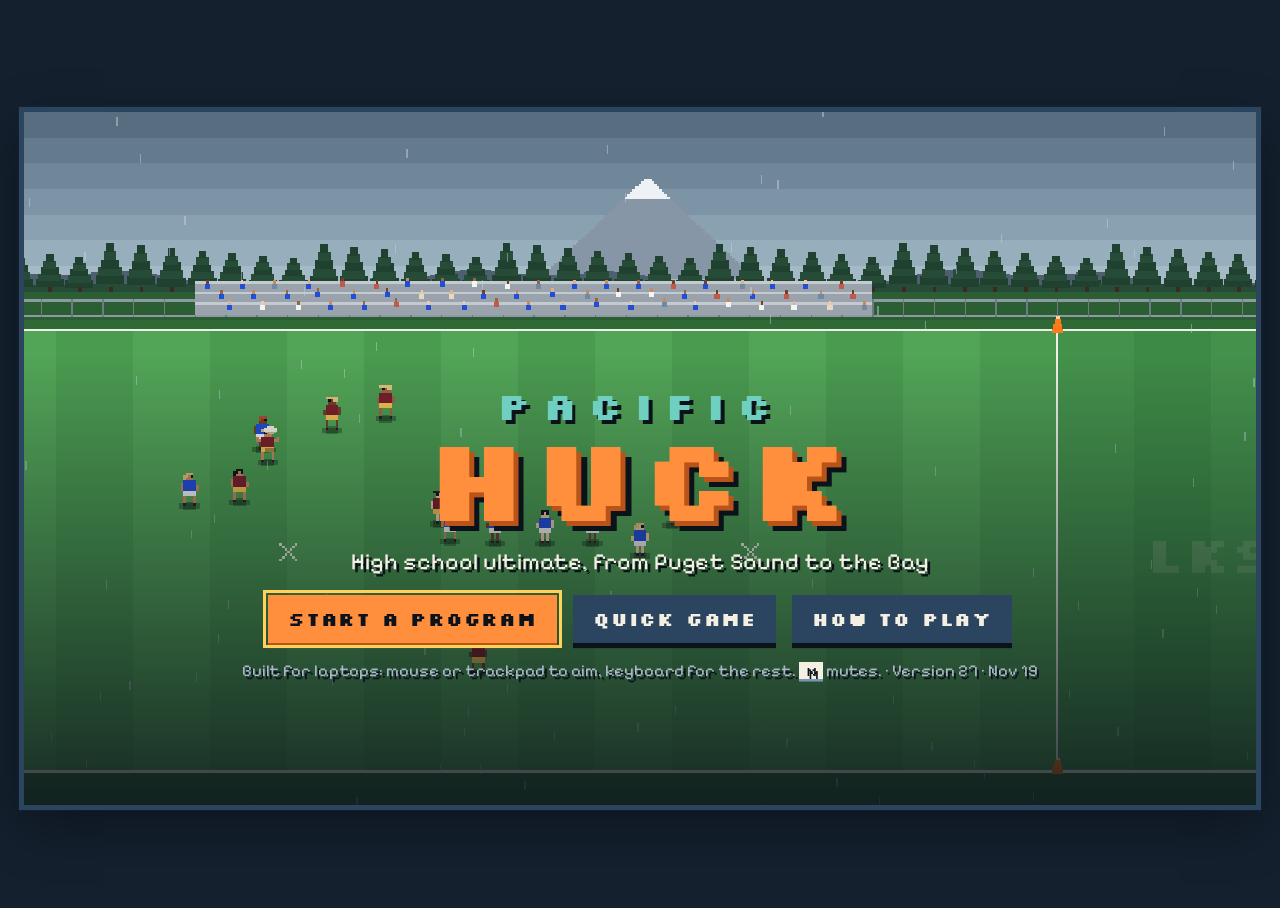
==== commit e16937b7: "Realistic defense: positioning, jukes, switches, 3-3-1 zone (Version 27) - Person D: defenders front" ====
--- a/index.html
+++ b/index.html
@@ -219,7 +219,7 @@
 ctx.imageSmoothingEnabled=false;
 const PAL={night:'#14202e',panel:'#1f3044',panel2:'#2b4560',chalk:'#f3efe2',dim:'#a9b8c6',sunset:'#ff8f3d',sea:'#6fd0c1',gold:'#ffd25a',red:'#ff6b5d',ink:'#0b121a',cone:'#ff7a1a'};
 const FONT='Silkscreen, "Courier New", monospace';
-const VERSION='Version 26 · Nov 18';
+const VERSION='Version 27 · Nov 19';
 
 // ---------------------------------------------------------------- helpers
 const clamp=(v,a,b)=>v<a?a:v>b?b:v;
@@ -581,15 +581,19 @@
     if(e===h)continue;
     const[tx,ty]=slotPos(e);e.x=tx+rand(-jit,jit);e.y=ty+rand(-jit,jit);e.vx=e.vy=0;e.state=e.lane==='H'?'handler':'stack';
   }
+  // their call for the point: person, or (more often in wind and rain) a zone
+  if(G.demo||G.schemePt!==G.pointNo||!G.dScheme){G.schemePt=G.pointNo;G.dScheme=pickScheme()}
+  for(const d of G.def){d.zr=null;d.juke=null;d.recover=0;d.swCd=0;d.cupSpot=null}
+  if(G.dScheme==='zone'){zoneRoles();zoneAssign()}
   for(const d of G.def){
     const o=G.off[d.idx];d.vx=d.vy=0;d.bite=0;
     if(o===h){d.state='mark';d.x=h.x+Math.cos(G.markAng)*1.2;d.y=h.y+Math.sin(G.markAng)*1.2}
-    else{d.state='guard';d.x=o.x+1;d.y=o.y}
+    else{d.state='guard';const[x,y]=G.dScheme==='zone'?zoneSpot(d):[o.x+1,o.y+G.os*1.2];d.x=x;d.y=y}
   }
   G.phase='ready';G.readyT=1.0;G.stallT=0;G.markerSet=false;G.settle=0;G.resetCut=false;G.fake=0;G.lean=0;
   G.disc.x=x;G.disc.y=y;G.disc.z=1.1;
   G.camX=clamp(x-16,-4,FL+4-VIEW);
-  if(label)banner(label,'',PAL.sea,1.0);
+  if(label)banner(label,G.dScheme==='zone'?"THEY'RE IN A ZONE":'',PAL.sea,G.dScheme==='zone'?1.6:1.0);
 }
 
 function nextPoint(){
@@ -606,7 +610,7 @@
   G.lastLine=G.myLine.slice();G.load=0;
   for(const p of G.myLine.concat(G.oppLine))G.pp[p.id]=(G.pp[p.id]||0)+1;
   buildEnts();
-  G.pointKind=kind;
+  G.pointKind=kind;G.pointNo=(G.pointNo||0)+1;
   if(kind==='O'){let x=rand(12,34);if(x<20)x=20;setupPossession(x,rand(8,32),G.styleChoice&&G.styleChoice!=='vert'?`OFFENSE · ${STYLE_NAME[G.styleChoice].toUpperCase()}`:'OFFENSE')}
   else{G.phase='wait';later(()=>startDefense(rand(80,90),true),200)}
 }
@@ -698,13 +702,152 @@
   for(let i=h.length-1;i>=0;i--)if(h[i][0]<=t)return{x:h[i][1],y:h[i][2]};
   return{x:h[0][1],y:h[0][2]};
 }
-function guardSteer(d,o,dt){
-  const lag=clamp(.2+(5.5-d.p.def)*.018+d.bite,.08,.75);
-  const hp=histAt(o,G.t-lag),a=G.anchor;
-  // person D: stay between your man and the disc
-  let nx=a.x-hp.x,ny=a.y-hp.y;const nl=Math.hypot(nx,ny)||1;
-  steer(d,hp.x+nx/nl*.8,hp.y+ny/nl*.8,1,dt,48,6);
+// ---------------------------------------------------------------- their defense
+// Person D, the way it's coached: the mark takes away the break side, so downfield defenders set up on the
+// force (open) side of their man, fronting him when he's close to the disc and dropping deeper the farther
+// out he is so he can't get beat long. More cushion if the man is faster, less near the end
+// zone; good defenders play tighter. A
+// defender far from the disc whose man is standing still sags toward the throwing lane (a poach). On a cut
+// he plays hip to hip, a step on the disc side. He reads his man a beat late, sooner if he's good, and a
+// good one sees where the cut is going. A quick cutter can juke a weak defender: he buys the jab, takes a
+// few steps the wrong way and has to turn his hips back. When a cutter gets loose, a teammate nearby whose
+// own man is standing still switches onto him.
+function guardSteer(d,o,dt,mul=1){
+  if(d.recover>0)d.recover-=dt;
+  // juked: he bought the fake and is still going the wrong way
+  if(d.juke){d.juke.t-=dt;steer(d,d.juke.x,d.juke.y,mul,dt,50,3);if(d.juke.t<=0){d.juke=null;d.recover=.3}return}
+  const lag=clamp(.33-d.p.def*.026,.06,.33),hp=histAt(o,G.t-lag),pp=histAt(o,G.t-lag-.12);
+  const ant=o.state==='scut'?.05+d.p.def*.02:0; // reads where the real cut is going (seconds ahead), not the jab
+  const mx=hp.x+(hp.x-pp.x)/.12*ant,my=hp.y+(hp.y-pp.y)/.12*ant;
+  const[tx,ty]=manSpot(d,o,mx,my);
+  steer(d,tx,ty,mul,dt,d.recover>0?24:48,6); // hips still turned after a juke: slow to get going again
   if(Math.abs(d.vx)<.5)d.face=o.x>d.x?1:-1;
+}
+function manSpot(d,o,mx,my){
+  const a=G.anchor,os=G.os,toD=Math.hypot(a.x-mx,a.y-my)||1,ux=(a.x-mx)/toD,uy=(a.y-my)/toD;
+  const inside=.8+d.p.def*.04; // on a cut: hip to hip, good defenders win more of the inside
+  if(o.state==='jab'||o.state==='scut'||o.state==='linger'||o.state==='chase'||o.state==='cut')return[mx+ux*inside,my+uy*inside];
+  const tight=1.35-d.p.def*.065,redZone=a.x>70?.6:1,slow=Math.max(0,o.speed-d.speed)*.35;
+  let x,y;
+  if(o.lane==='H'&&toD<14){x=mx+1.2;y=my+os*.9} // a handler: take away the up-the-line, give him the dump
+  else{
+    // close to the disc he fronts him (between him and the disc) to take away the easy under; the farther out
+    // the man is, the more he shifts to the force side and drops deep so he can't get beat long. Depth is
+    // measured along the man's line to the disc.
+    const far=clamp((toD-18)/22,0,1),dp=(-1+2.6*far)*tight*redZone+slow;
+    x=mx-ux*dp;y=my-uy*dp+os*(.3+.7*far)*tight;
+  }
+  if(toD>24&&o.state==='stack'){const k=clamp((toD-24)*.02,0,.2);x=lerp(x,(mx+a.x)/2,k);y=lerp(y,(my+a.y)/2,k)} // poach the lane a little
+  return[clamp(x,.5,109),clamp(y,.8,39.2)];
+}
+// Does his defender buy the jab? Quick cutters fake out weak defenders; a good one almost never bites.
+function jukeCheck(e){
+  const d=G.def[e.idx];if(!d||d.state!=='guard'||G.dScheme==='zone')return;
+  if(Math.random()>=clamp(.3+(e.p.spd-d.p.def)*.07,.03,.75))return;
+  const dx=e.jx-e.x,dy=e.jy-e.y,L=Math.hypot(dx,dy)||1;
+  d.juke={x:d.x+dx/L*3.2,y:d.y+dy/L*3.2,t:rand(.35,.55)*(1.15-d.p.def*.04)};
+}
+function swapGuards(i,j){const A=G.def[i],B=G.def[j];G.def[i]=B;G.def[j]=A;B.idx=i;A.idx=j}
+// A cutter broke free: the closest teammate whose own man is standing still picks him up, and the beaten
+// defender takes that teammate's man.
+function switchLogic(dt){
+  for(const o of G.off){
+    if(o.idx===G.holder||!(o.state==='jab'||o.state==='scut'||o.state==='linger'))continue;
+    const A=G.def[o.idx];if(A.state!=='guard'||A.swCd>0)continue;
+    const sep=dist(A.x,A.y,o.x,o.y);if(sep<3.5)continue;
+    let best=null,bd=1e9;
+    for(const B of G.def){
+      if(B===A||B.state!=='guard'||B.swCd>0||B.juke)continue;
+      const m=G.off[B.idx];if(m.idx===G.holder||m.state==='jab'||m.state==='scut'||m.state==='linger'||m.state==='chase')continue;
+      const db=dist(B.x,B.y,o.x,o.y);
+      if(db<Math.min(5,sep-1.2)&&dist(A.x,A.y,m.x,m.y)<10&&db<bd){bd=db;best=B}
+    }
+    if(!best)continue;
+    swapGuards(o.idx,best.idx);A.swCd=best.swCd=2;A.juke=null;best.recover=0;
+    G.switches=(G.switches||0)+1;
+    if(!G.demo){fx('call',0,0,0,{e:best,txt:'SWITCH!'});fx('call',0,0,0,{e:A,txt:'SWITCH!'})}
+  }
+}
+// ---- zone: a 3-3-1. Three in the cup around the thrower (one marks the inside, one sits in front on the
+// open side, one takes away the inside swing; only the marker within ten feet), a wall of three middles about twelve yards off the disc
+// with the near wing stepping up toward the line, and a deep who stays behind everybody. Each middle picks
+// up whoever comes into his area and gets between him and the disc. The cup slides with the disc, and the
+// cup player closest to the new thrower takes the mark. The wall plays it as a matchup zone: each middle picks
+// up the man in his area and sits in the throwing lane in front of him. More likely in wind and rain.
+function pickScheme(){return Math.random()<clamp(.12+Math.max(0,G.wind.mph-5)*.035+(G.rain?.08:0),.1,.55)?'zone':'person'}
+function zoneRoles(){
+  const ds=G.def.slice(),take=f=>{ds.sort((a,b)=>f(b)-f(a));return ds.shift()};
+  take(d=>d.p.spd+d.p.jmp).zr='deep';
+  const mids=[0,1,2].map(()=>take(d=>d.p.spd+d.p.def)).sort((a,b)=>a.y-b.y);
+  mids[0].zr='wingA';mids[1].zr='mm';mids[2].zr='wingB'; // wing A has the y<20 half, wing B the other
+  for(const d of ds)d.zr='cup';
+}
+function zoneAssign(){
+  const h=G.holder;if(h<0)return;
+  const ho=G.off[h],a=G.anchor,os=G.os,cl=(x,y)=>[clamp(x,.5,108),clamp(y,1.5,38.5)];
+  const cups=G.def.filter(d=>d.zr==='cup');
+  const mk=G.def[h].zr==='cup'?G.def[h]:cups.slice().sort((p,q)=>dist(p.x,p.y,ho.x,ho.y)-dist(q.x,q.y,ho.x,ho.y))[0];
+  // the marker takes away the inside; the point sits in front on the open side, where the mark sends it
+  const P1=cl(a.x+4.5,a.y+os*1.8),P2=cl(a.x+.5,a.y-os*5),rest=cups.filter(d=>d!==mk);
+  if(rest.length===2){
+    const c1=dist(rest[0].x,rest[0].y,...P1)+dist(rest[1].x,rest[1].y,...P2),c2=dist(rest[0].x,rest[0].y,...P2)+dist(rest[1].x,rest[1].y,...P1);
+    rest[0].cupSpot=c1<=c2?P1:P2;rest[1].cupSpot=c1<=c2?P2:P1;
+  }
+  // G.def[i] is whoever is responsible for G.off[i] right now: the marker for the thrower, then the closest pairs
+  const want=new Array(G.off.length);want[h]=mk;
+  const fd=G.def.filter(d=>d!==mk),fo=G.off.filter(o=>o.idx!==h);
+  while(fo.length){
+    let bi=0,bj=0,bv=1e9;
+    for(let i=0;i<fo.length;i++)for(let j=0;j<fd.length;j++){const v=dist(fo[i].x,fo[i].y,fd[j].x,fd[j].y);if(v<bv){bv=v;bi=i;bj=j}}
+    want[fo[bi].idx]=fd[bj];fo.splice(bi,1);fd.splice(bj,1);
+  }
+  G.def=want;
+  want.forEach((d,i)=>{d.idx=i;if(d.state!=='chase')d.state=i===h?'mark':'guard'});
+}
+// the most dangerous man in a zone player's area: cutters first, then whoever's closest to his spot
+function zoneThreat(x,y,R){
+  let thr=null,bs=0,bq=R;
+  for(const o of G.off){
+    if(o.idx===G.holder)continue;const q=dist(o.x,o.y,x,y);if(q>=R)continue;
+    const sc=R-q+(o.state==='jab'||o.state==='scut'||o.state==='linger'?4:0);
+    if(sc>bs){bs=sc;thr=o;bq=q}
+  }
+  return thr?{o:thr,q:bq}:null;
+}
+function zoneShade(x,y,R,lo,hi){
+  const T=zoneThreat(x,y,R);if(!T)return[x,y];
+  const a=G.anchor,o=T.o,L=Math.max(.1,dist(o.x,o.y,a.x,a.y)),w=lo+hi*(1-T.q/R);
+  return[lerp(x,o.x+(a.x-o.x)/L*1.2,w),lerp(y,o.y+(a.y-o.y)/L*1.2,w)];
+}
+function zoneSpot(d){
+  const a=G.anchor,os=G.os,cl=(x,y)=>[clamp(x,.5,108),clamp(y,1.5,38.5)];
+  if(d.zr==='cup'){
+    // anyone who sets up in the cup gets swarmed: step between him and the disc, but stay ten feet off the thrower
+    let[x,y]=zoneShade(...(d.cupSpot||cl(a.x+4.5,a.y+os*1.8)),7,.3,.55);
+    const q=dist(x,y,a.x,a.y);if(q<3.5){const k=3.5/Math.max(q,.1);x=a.x+(x-a.x)*k;y=a.y+(y-a.y)*k}
+    return cl(x,y);
+  }
+  if(d.zr==='deep'){
+    let x=Math.min(a.x+25,104),y=20+(a.y-20)*.25;
+    for(const o of G.off)if(o.idx!==G.holder&&o.x>x-6)x=Math.max(x,Math.min(o.x+3,106)); // deeper than the deepest
+    return cl(x,y);
+  }
+  const side=d.zr==='wingA'?-1:d.zr==='wingB'?1:0;
+  let x,y;
+  if(!side){x=a.x+12;y=lerp(20,a.y,.45)}
+  else{const near=side===os;x=a.x+(near?8:14);y=20+side*(near?12:11)}
+  // a matchup zone: if the man handed to him is in his area, sit in the throwing lane a few yards in front of
+  // him; otherwise guard the most dangerous man around (or just his spot)
+  const R=side?10:12,m=G.off[d.idx];
+  if(m&&m.idx!==G.holder&&dist(m.x,m.y,x,y)<R){
+    const L=Math.max(.1,dist(m.x,m.y,a.x,a.y)),k=clamp((L-2.5)/L,.3,.9);
+    x=lerp(x,a.x+(m.x-a.x)*k,.85);y=lerp(y,a.y+(m.y-a.y)*k,.85);
+  }else[x,y]=zoneShade(x,y,R,.35,.55);
+  return cl(x,y);
+}
+function defSteer(d,o,dt,mul){
+  if(G.dScheme==='zone'&&d.zr){const[x,y]=zoneSpot(d);steer(d,x,y,.95*mul,dt,45,6);if(Math.abs(d.vx)<.5)d.face=G.anchor.x>d.x?1:-1;return}
+  guardSteer(d,o,dt,mul);
 }
 function markSteer(d,dt){
   const h=G.holder>=0?G.off[G.holder]:null;
@@ -727,7 +870,7 @@
       if(e.timer<=0||dist(e.x,e.y,tx,ty)<1)e.state=e.lane==='H'?'handler':'stack';break}
     // stack cutter, in order: a hard jab to sell the other way, explode into the cut, look for it, then get out
     case'jab':steer(e,e.jx,e.jy,1,dt,70,12);e.timer-=dt;
-      if(e.timer<=0||dist(e.x,e.y,e.jx,e.jy)<.45){e.state='scut';e.cutT=0;e.timer=Math.max(e.deep?2.2:1.5,dist(e.x,e.y,e.tx,e.ty)/e.speed+.5);const d=G.def[e.idx];d.bite=Math.max(d.bite,e.pendBite)}break;
+      if(e.timer<=0||dist(e.x,e.y,e.jx,e.jy)<.45){e.state='scut';e.cutT=0;e.timer=Math.max(e.deep?2.2:1.5,dist(e.x,e.y,e.tx,e.ty)/e.speed+.5);}break;
     case'scut':steer(e,e.tx,e.ty,1.05,dt,65,8);e.timer-=dt;e.cutT=(e.cutT||0)+dt;
       if(e.timer<=0||dist(e.x,e.y,e.tx,e.ty)<.8){e.state='linger';e.timer=e.deep?.2:.35}break;
     case'linger':steer(e,e.tx,e.ty,.3,dt,50,5);e.timer-=dt;if(e.timer<=0)clearOut(e);break;
@@ -747,13 +890,13 @@
 }
 function updateDef(d,dt,ph){
   const o=G.off[d.idx];
+  if(d.swCd>0)d.swCd-=dt;
   if(d.state==='mark')markSteer(d,dt);
-  else if(ph==='ready')steer(d,o.x+1,o.y,.6,dt);
+  else if(ph==='ready')defSteer(d,o,dt,.7);
   else if(d.state==='chase'){d.chaseDelay-=dt;
     // race to the spot just ahead of where his man meets the disc: in front, he takes it; beaten, the man's body is in the way
-    if(o.state==='chase'&&!d.help){const f=G.flight;d.tx=o.tx-(f?f.ux:0);d.ty=o.ty-(f?f.uy:0)}if(d.chaseDelay<=0)steer(d,d.tx,d.ty,1.08,dt,55,9);else guardSteer(d,o,dt)}
-  else guardSteer(d,o,dt);
-  if(d.bite>0)d.bite=Math.max(0,d.bite-dt*.35);
+    if(o.state==='chase'&&!d.help){const f=G.flight;d.tx=o.tx-(f?f.ux:0);d.ty=o.ty-(f?f.uy:0)}if(d.chaseDelay<=0)steer(d,d.tx,d.ty,1.08,dt,55,9);else defSteer(d,o,dt,1)}
+  else defSteer(d,o,dt,1);
 }
 // Stack discipline, every style: there is always a cut on. The next cutter starts his jab as the one
 // ahead finishes his cut (now and then two go close together), and if nobody is cutting, someone goes
@@ -818,10 +961,7 @@
   if(deep){e.tx=clamp(a.x+rand(25,38),a.x+15,107.5);e.ty=clamp(y0+sd*rand(4,11),2.5,37.5)}
   else{e.tx=clamp(a.x+rand(7,12),.5,100);e.ty=clamp(y0+sd*rand(8,13),1.5,38.5)}
   [e.tx,e.ty]=shapeCut(e,deep?'deep':'under',sd,e.tx,e.ty);
-  setJab(e,2.5);
-  // does the defender buy the jab? Quick cutters against weak defenders get bigger bites.
-  const d=G.def[e.idx];
-  e.pendBite=Math.random()<clamp(.32+(e.p.spd-d.p.def)*.06,.08,.65)?rand(.28,.45):rand(0,.06);
+  setJab(e,2.5);jukeCheck(e);
 }
 
 // ---------------------------------------------------------------- offense styles
@@ -963,9 +1103,7 @@
   [tx,ty]=shapeCut(e,type,sd,clamp(tx,.5,type==='under'?100:107.5),clamp(ty,2,38));
   e.tx=tx;e.ty=ty;e.deep=type==='deep';
   e.state='jab';e.timer=.45;
-  setJab(e,2.5);
-  const d=G.def[e.idx];
-  e.pendBite=Math.random()<clamp(.32+(e.p.spd-d.p.def)*.06,.08,.65)?rand(.28,.45):rand(0,.06);
+  setJab(e,2.5);jukeCheck(e);
 }
 // Horizontal: every few seconds the handler farthest from the live side swings across to it
 function swingLogic(dt){
@@ -977,8 +1115,7 @@
   let side='live',ty=clamp(a.y+os*rand(6,10),1.5,38.5);
   if(Math.abs(ty-a.y)<4){side='dead';ty=clamp(a.y-os*rand(7,11),1.5,38.5)} // no room at the sideline
   e.tx=clamp(a.x-rand(1,3),.5,107);e.ty=ty;e.deep=false;e.state='jab';e.timer=.25;
-  setJab(e,1.5);
-  e.pendBite=rand(0,.15);
+  setJab(e,1.5);jukeCheck(e);
   G.swingT=rand(2.5,4.5);
   if(G.cutLog)G.cutLog.push({t:G.t,idx:e.idx,slot:'H',type:'swing',side});
 }
@@ -1091,15 +1228,18 @@
   const r={x:e.x,y:e.y,vx:e.vx,vy:e.vy,speed:e.speed,p:e.p,tx:ax,ty:ay};
   const d={x:od.x,y:od.y,vx:od.vx,vy:od.vy,speed:od.speed,p:od.p};
   // everyone else keeps moving with the man he guards
-  const others=G.def.filter(q=>q!==od).map(q=>({x:q.x,y:q.y,vx:q.vx,vy:q.vy,p:q.p,mark:q.idx===G.holder}));
-  let delay=clamp(.24-od.p.def*.014,.08,.22);
+  const others=G.def.filter(q=>q!==od).map(q=>({x:q.x,y:q.y,vx:q.vx,vy:q.vy,p:q.p,speed:q.speed,mark:q.idx===G.holder,
+    pursue:G.dScheme==='zone'&&q.idx!==G.holder&&dist(q.x,q.y,ax,ay)<=8}));
+  let delay=clamp(.24-od.p.def*.014,.08,.22)*(G.dScheme==='zone'?.5:1);
   const dt=1/60,end=T+(huck?.28:.36);
   for(f.t=dt;f.t<=end;f.t+=dt){
     const m=meetPoint(r,f);r.tx=m[0];r.ty=m[1];
     steer(r,r.tx,r.ty,1.12,dt,60,25);
-    if(delay>0)delay-=dt;else steer(d,r.tx-f.ux,r.ty-f.uy,1.08,dt,55,9);
+    // before he reacts to the throw he's still guarding: on the man's disc side, stepping into the lane with him
+    if(delay>0){delay-=dt;if(G.dScheme!=='zone'){const Lr=Math.hypot(h.x-r.x,h.y-r.y)||1;steer(d,r.x+(h.x-r.x)/Lr*.8,r.y+(h.y-r.y)/Lr*.8,1,dt,48,6)}}
+    else steer(d,r.tx-f.ux,r.ty-f.uy,1.08,dt,55,9);
     r.x+=r.vx*dt;r.y+=r.vy*dt;d.x+=d.vx*dt;d.y+=d.vy*dt;
-    if(f.t<.7)for(const q of others){q.x+=q.vx*dt;q.y+=q.vy*dt}
+    for(const q of others){if(q.pursue&&f.t>.15)steer(q,ax,ay,1.08,dt,55,9);if(q.pursue||f.t<.7){q.x+=q.vx*dt;q.y+=q.vy*dt}}
     separate(r,d);for(const q of others)separate(r,q);
     const c=discAt(f,f.t);
     if(c.z<=0)return .95;
@@ -1184,12 +1324,17 @@
   if(rcv){
     const[mx,my]=meetPoint(rcv,G.flight);
     rcv.state='chase';rcv.tx=clamp(mx,-1,FL+1);rcv.ty=clamp(my,-1,FW+1);
-    const dd=G.def[rcv.idx];dd.state='chase';dd.tx=mx;dd.ty=my;dd.chaseDelay=clamp(.24-dd.p.def*.014,.08,.22);
+    // zone defenders face the thrower instead of their man, so they break on a throw sooner
+    const dd=G.def[rcv.idx];dd.state='chase';dd.tx=mx;dd.ty=my;dd.chaseDelay=clamp(.24-dd.p.def*.014,.08,.22)*(G.dScheme==='zone'?.5:1);
   }
   if(type==='huck'){
     let help=null,hd=20;
     for(const dd of G.def){if(dd.state==='chase'||dd.idx===thrower)continue;const q=dist(dd.x,dd.y,tx,ty);if(q<hd){hd=q;help=dd}}
     if(help){help.state='chase';help.help=true;help.tx=tx;help.ty=ty;help.chaseDelay=.5}
+  }
+  if(G.dScheme==='zone')for(const dd of G.def){
+    if(dd.state==='chase'||dd.idx===thrower||dist(dd.x,dd.y,tx,ty)>8)continue;
+    dd.state='chase';dd.help=true;dd.tx=tx;dd.ty=ty;dd.chaseDelay=.15;
   }
   G.def[thrower].state='guard';
   return true;
@@ -1354,6 +1499,7 @@
   if(ph==='ready'||ph==='live'||ph==='flight'||ph==='dead'){
     for(const o of G.off){o.hist.push([G.t,o.x,o.y]);while(o.hist.length>2&&o.hist[0][0]<G.t-1.2)o.hist.shift()}
     if(ph==='live')liveLogic(dt);
+    if((ph==='live'||ph==='ready')&&G.holder>=0){if(G.dScheme==='zone')zoneAssign();else if(ph==='live')switchLogic(dt)}
     for(const o of G.off)updateOff(o,dt,G.phase);
     for(const d of G.def)updateDef(d,dt,G.phase);
     for(const e of G.off)integrate(e,dt);
@@ -1604,7 +1750,7 @@
 function act(e,k,o){if(e)e.act=Object.assign({k,t:0,d:ACT_LEN[k],face:(o&&o.dir)||e.face||1},o||{})}
 // a layout goes the way he's running (or at the disc if he's barely moving)
 function diveDir(e,x){return Math.abs(e.vx)>.5?Math.sign(e.vx):x>=e.x?1:-1}
-function fx(kind,x,y,z,o){(G.fx=G.fx||[]).push(Object.assign({kind,x,y,z:z||0,t:0,d:{pop:.22,hit:.34,dust:.5}[kind]||.3,s:Math.random()},o||{}))}
+function fx(kind,x,y,z,o){(G.fx=G.fx||[]).push(Object.assign({kind,x,y,z:z||0,t:0,d:{pop:.22,hit:.34,dust:.5,call:1}[kind]||.3,s:Math.random()},o||{}))}
 function faceTo(e,x){if(e&&Math.abs(x-e.x)>.05)e.face=x>e.x?1:-1}
 function looseDisc(x,y,z,ux,uy,sp,up){G.disc.x=x;G.disc.y=y;G.disc.z=Math.max(0,z);G.loose={vx:ux*sp,vy:uy*sp,vz:up}}
 function turnoverFx(o,z0){
@@ -1666,6 +1812,7 @@
     else if(p.kind==='hit'){
       const r=4+k*11;rect(X-3,Y-3,6,6,k<.3?PAL.chalk:PAL.gold);
       for(let i=0;i<8;i++){const a=i*Math.PI/4+p.s;rect(X+Math.cos(a)*r-1,Y+Math.sin(a)*r*.7-1,i%2?2:3,i%2?2:3,i%2?PAL.sunset:PAL.gold)}
+    }else if(p.kind==='call'){const e=p.e;rect(sx(e.x)-26,sy(e.y)-13*P-24-k*6,52,12,'rgba(11,18,26,.75)');text(p.txt,sx(e.x),sy(e.y)-13*P-15-k*6,8,PAL.gold,'center',false)
     }else if(p.kind==='dust'){for(let i=0;i<3;i++){const ox=(i-1)*4+Math.sin(p.s*9+i)*2,oy=-k*9-i;rect(sx(p.x)+ox-1,sy(p.y)+oy-2,3,3,'#cdbb92')}}
     ctx.globalAlpha=1;
   }
@@ -1812,8 +1959,8 @@
     if(n>0){
       const X=sx(h.x),Y=sy(h.y)-13*P-22;
       const c=n>=8?PAL.red:n>=5?PAL.gold:PAL.chalk;
-      const bw=G.lean?150:60;rect(X-bw/2,Y-12,bw,16,PAL.ink);
-      text(`STALL ${n}${G.lean?G.lean<0?' · CURVE L':' · CURVE R':''}`,X,Y+1,10,c,'center',false);
+      const zn=G.dScheme==='zone',bw=60+(G.lean?90:0)+(zn?54:0);rect(X-bw/2,Y-12,bw,16,PAL.ink);
+      text(`STALL ${n}${zn?' · ZONE':''}${G.lean?G.lean<0?' · CURVE L':' · CURVE R':''}`,X,Y+1,10,c,'center',false);
     }
   }
   if(G.phase==='ready')text('CHECK',W/2,sy(-1.5)-4,14,PAL.sea,'center');
@@ -1913,6 +2060,7 @@
         <li>Lose the disc and your line plays defense. Call Person or Zone and watch it play out. Games go to 7.</li>
         <li>Rosters have 14 players. Before every point you pick seven: an O-line when you receive, a D-line when you pull. Players who stay on tire and slow down, so rotate.</li>
         <li>Subs only happen between points, unless someone gets hurt on a layout or a sky battle.</li>
+        <li>Their defense mostly plays person D: each defender sets up on the force side of his man and a step deep, gives more cushion the farther his man is from the disc, and reads cuts a beat late. Quick cutters can juke weak defenders; a strong defender stays locked on. When a cutter breaks free, a teammate nearby may switch onto him. In wind and rain they're more likely to play a 3-3-1 zone (the stall box says ZONE): a cup of three around the thrower, a wall of three behind it and a deep. Swing it around the cup or throw over it.</li>
         <li>Pick an offense style before the game: Vertical, Horizontal, 4-1 or 1-4. Head coach mode sets it in the hub; quick games set it on the pre-game screen. It runs on your O-line points.</li>
       </ul>
     </div>
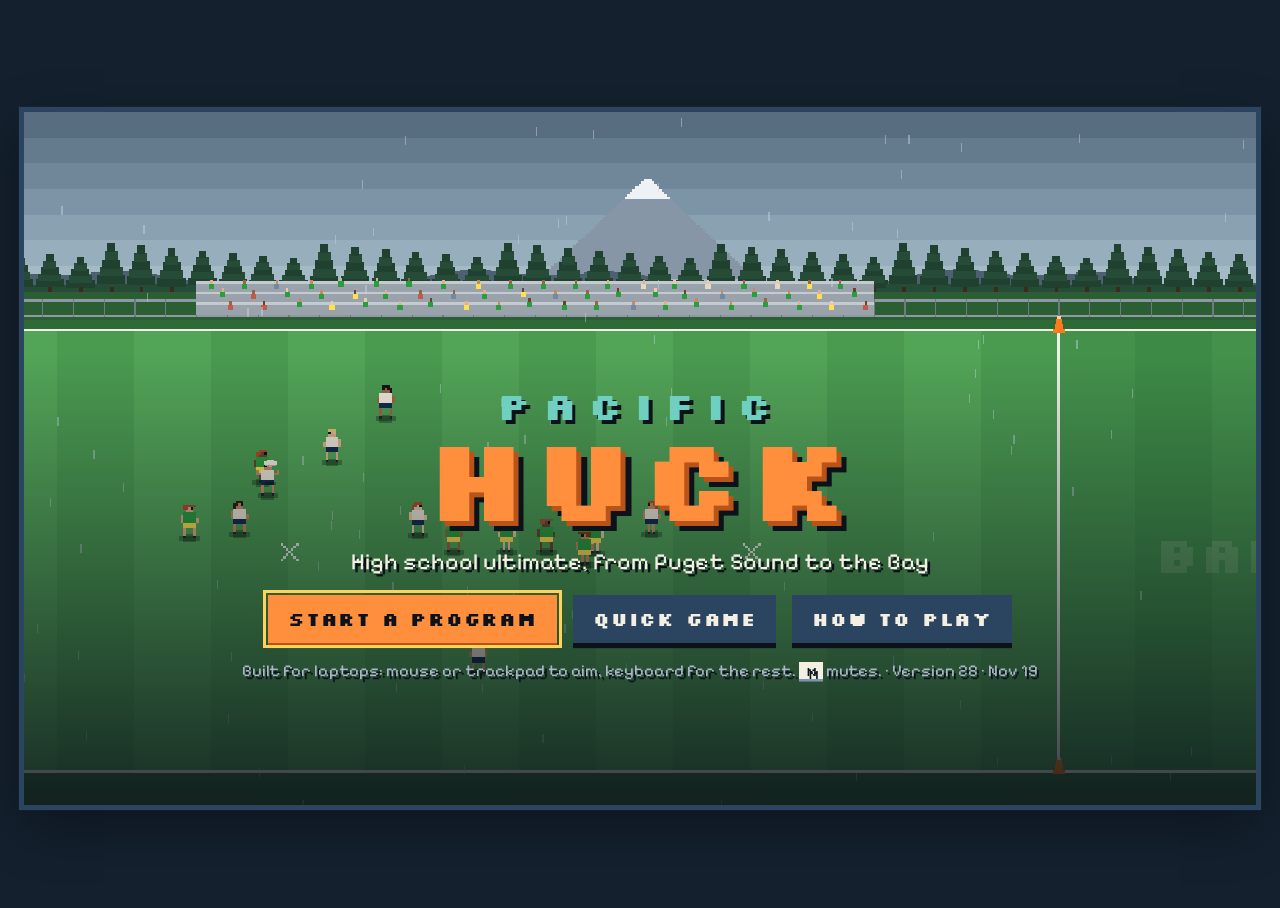
==== commit 628aba89: "Name card for the player with the disc (Version 28) Bottom-right panel, like Retro Bowl: number on a" ====
--- a/index.html
+++ b/index.html
@@ -219,7 +219,7 @@
 ctx.imageSmoothingEnabled=false;
 const PAL={night:'#14202e',panel:'#1f3044',panel2:'#2b4560',chalk:'#f3efe2',dim:'#a9b8c6',sunset:'#ff8f3d',sea:'#6fd0c1',gold:'#ffd25a',red:'#ff6b5d',ink:'#0b121a',cone:'#ff7a1a'};
 const FONT='Silkscreen, "Courier New", monospace';
-const VERSION='Version 27 · Nov 19';
+const VERSION='Version 28 · Nov 19';
 
 // ---------------------------------------------------------------- helpers
 const clamp=(v,a,b)=>v<a?a:v>b?b:v;
@@ -1948,6 +1948,17 @@
   const ex=ax+Math.cos(G.wind.ang)*wl,ey=ay+Math.sin(G.wind.ang)*wl*.7;
   ctx.strokeStyle=PAL.sea;ctx.lineWidth=3;ctx.beginPath();ctx.moveTo(ax-Math.cos(G.wind.ang)*wl,ay-Math.sin(G.wind.ang)*wl*.7);ctx.lineTo(ex,ey);ctx.stroke();
   rect(ex-3,ey-3,6,6,PAL.sea);
+  // who has it: a name card in the bottom-right corner
+  if(G.holder>=0&&(G.phase==='live'||G.phase==='ready')){
+    const h=G.off[G.holder],b=h.p.base||h.p,x0=W-222,y0=H-74;
+    rect(x0-2,y0-2,214,50,PAL.ink);rect(x0,y0,210,46,PAL.panel);
+    rect(x0+5,y0+5,30,36,G.meCol.j);rect(x0+5,y0+33,30,8,G.meCol.s);
+    text(String(b.num),x0+20,y0+28,12,G.meCol.j==='#ece6d6'?PAL.ink:PAL.chalk,'center',G.meCol.j!=='#ece6d6');
+    const nm=pname(b).toUpperCase();
+    text(nm.length>17?nm.slice(0,16)+'.':nm,x0+44,y0+21,12,PAL.chalk,'left');
+    text(`${POS[b.pos].toUpperCase()} · THR ${b.thr}`,x0+44,y0+37,9,PAL.dim,'left',false);
+    text('★'.repeat(starsOf(b)),x0+204,y0+37,10,PAL.gold,'right',false);
+  }
   // right info
   rect(W-158,8,148,44,PAL.ink);rect(W-156,10,144,40,PAL.panel);
   text(G.rain?'DRIZZLE':G.pnw?'OVERCAST':'GOLDEN HOUR',W-146,26,10,PAL.dim,'left',false);
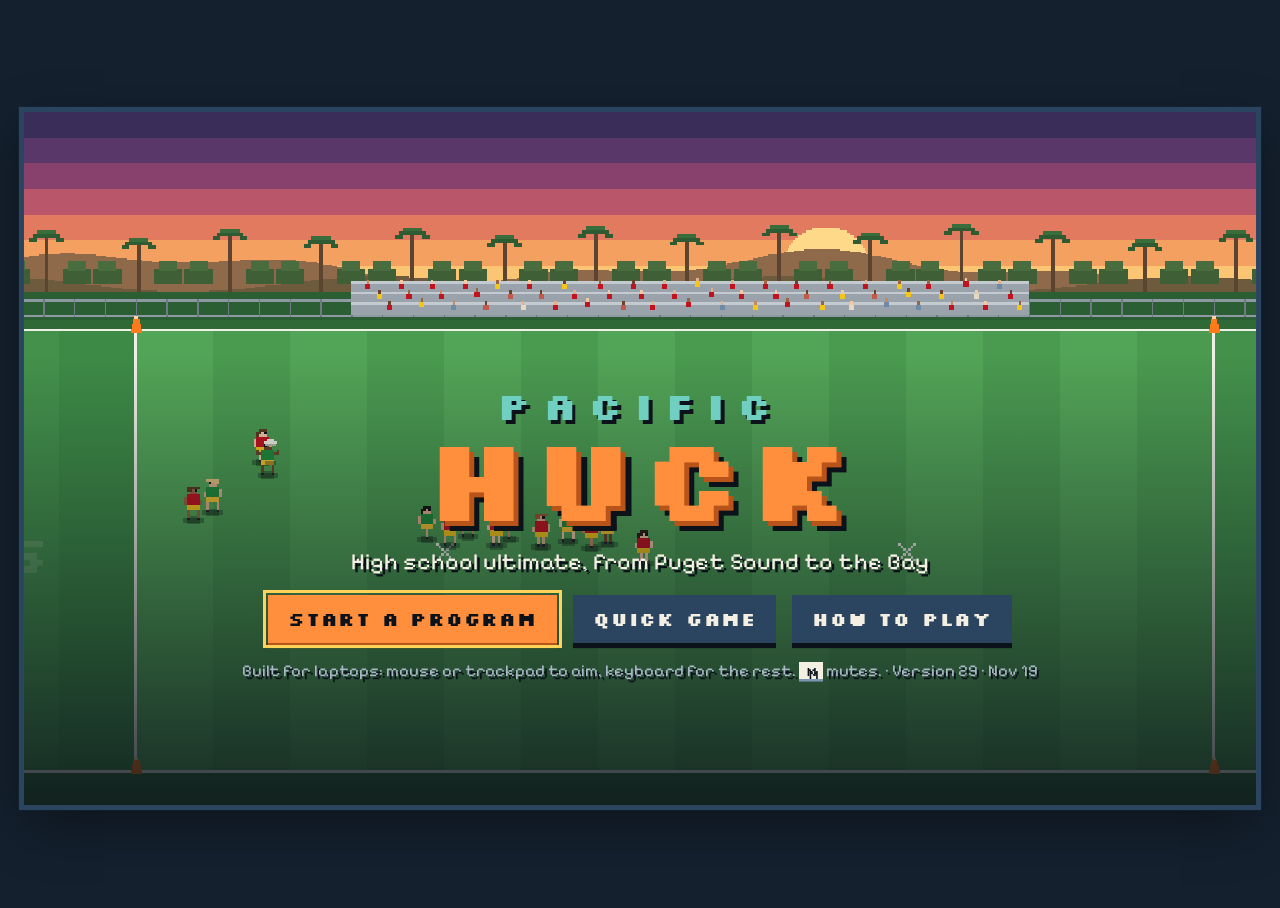
==== commit 96105f61: "Fewer drops (Version 29) Halve the drop chance in every situation. Worse hands, fatigue, a defender " ====
--- a/index.html
+++ b/index.html
@@ -219,7 +219,7 @@
 ctx.imageSmoothingEnabled=false;
 const PAL={night:'#14202e',panel:'#1f3044',panel2:'#2b4560',chalk:'#f3efe2',dim:'#a9b8c6',sunset:'#ff8f3d',sea:'#6fd0c1',gold:'#ffd25a',red:'#ff6b5d',ink:'#0b121a',cone:'#ff7a1a'};
 const FONT='Silkscreen, "Courier New", monospace';
-const VERSION='Version 28 · Nov 19';
+const VERSION='Version 29 · Nov 19';
 
 // ---------------------------------------------------------------- helpers
 const clamp=(v,a,b)=>v<a?a:v>b?b:v;
@@ -1390,8 +1390,9 @@
     const{pD,by}=contest(c.e,x,y,f.ux,f.uy,c.dd,huck,late,d=>f.touched.has(d)||(d.idx===f.thrower&&f.t<.4));
     if(by&&Math.random()<pD){faceTo(c.e,G.off[f.thrower].x);act(c.e,huck?'sky':'catch');turnover({label:huck?'SKYED!':late?'LAYOUT D':'D!',x,y,by,kind:'d',f});if(late)maybeInjury(by,.05);return}
     // he won the position battle; now he just has to hang on
-    let pc=.95+c.e.p.hnd*.005-(late?.15:0)-(pD>.3?.05:0)-(huck?.03:0);
-    pc=clamp(pc,.35,.985);
+    // drops are rare, like real ultimate: worse hands, tired legs, a defender on him, a huck or a layout make them likelier
+    const miss=.05-c.e.p.hnd*.005+(late?.15:0)+(pD>.3?.05:0)+(huck?.03:0);
+    const pc=1-clamp(miss*.5,.006,.33);
     if(Math.random()<pc){doCatch(c.e,f,late?'LAYOUT!':null);if(late)maybeInjury(c.e,.05)}
     else turnover({label:'DROP',x,y,kind:'drop',recv:c.e,f});
   }
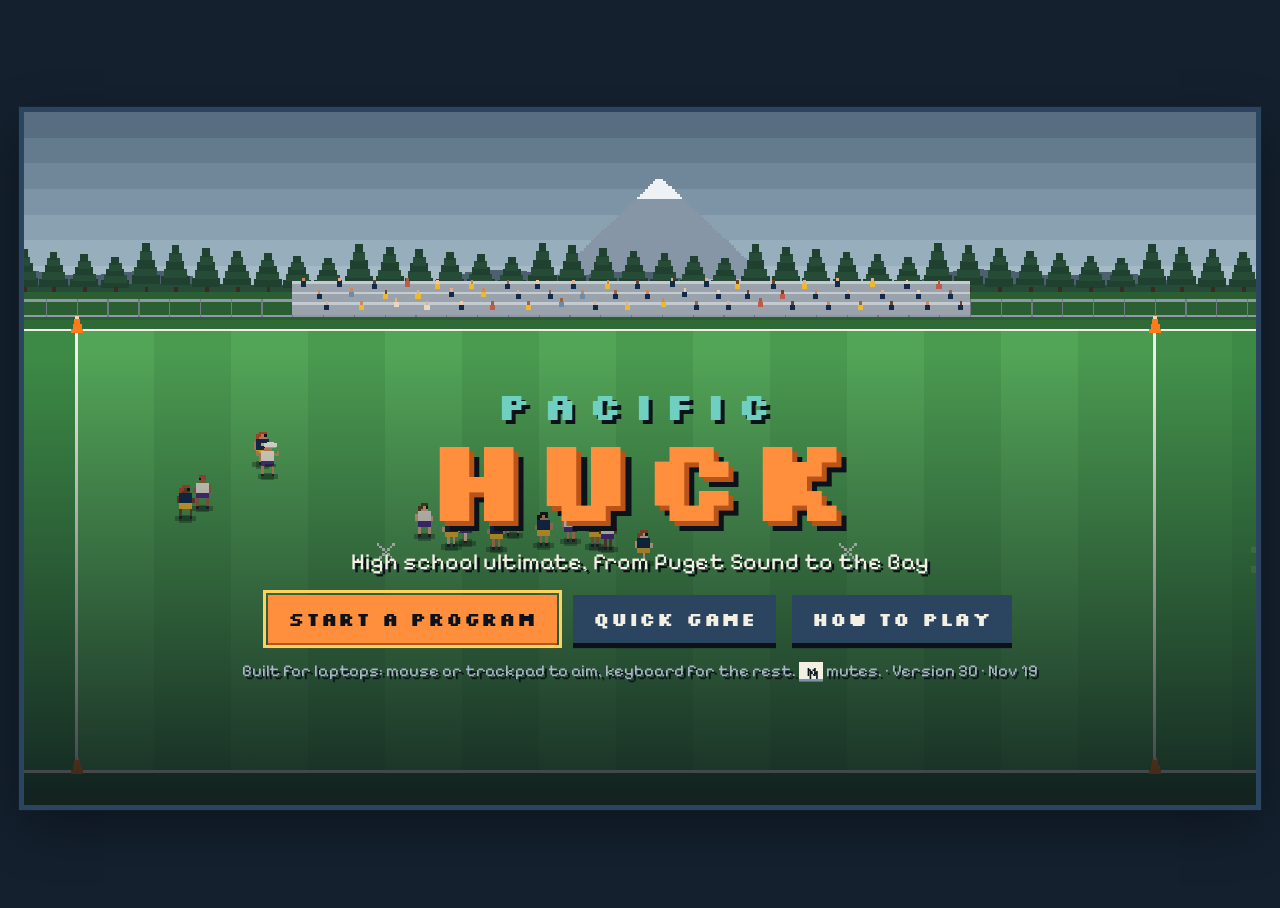
==== commit aa815330: "Defense call can't be spammed (Version 30) Only the first pick on the "Call the D" screen counts: th" ====
--- a/index.html
+++ b/index.html
@@ -219,7 +219,7 @@
 ctx.imageSmoothingEnabled=false;
 const PAL={night:'#14202e',panel:'#1f3044',panel2:'#2b4560',chalk:'#f3efe2',dim:'#a9b8c6',sunset:'#ff8f3d',sea:'#6fd0c1',gold:'#ffd25a',red:'#ff6b5d',ink:'#0b121a',cone:'#ff7a1a'};
 const FONT='Silkscreen, "Courier New", monospace';
-const VERSION='Version 29 · Nov 19';
+const VERSION='Version 30 · Nov 19';
 
 // ---------------------------------------------------------------- helpers
 const clamp=(v,a,b)=>v<a?a:v>b?b:v;
@@ -395,7 +395,7 @@
   if(k==='m'){muted=!muted;flashNote(muted?'Sound off':'Sound on');return}
   if((k==='escape'||k==='p')&&G&&!G.demo&&G.phase!=='over'&&G.phase!=='idle'){e.preventDefault();togglePause();return}
   if(k==='enter'){const b=ui.querySelector('[data-primary]');if(b&&!b.disabled){e.preventDefault();b.click()}return}
-  if(k==='1'||k==='2'){const b=ui.querySelector(`[data-key="${k}"]`);if(b){e.preventDefault();b.click()}}
+  if(k==='1'||k==='2'){const b=ui.querySelector(`[data-key="${k}"]`);if(b&&!b.disabled&&!b.closest('[hidden]')){e.preventDefault();b.click()}}
   if(k==='arrowleft'||k==='arrowright'){const b=ui.querySelector(k==='arrowleft'?'[data-prev]':'[data-next]');if(b){e.preventDefault();b.click()}}
 });
 window.addEventListener('keyup',e=>{if(e.key==='Shift')input.shift=false});
@@ -1544,7 +1544,13 @@
     <div class="ticker" id="ticker" hidden></div>
     <div class="row end" id="dfoot"></div>
   </div></div>`;
-  ui.querySelectorAll('.choice').forEach(b=>b.addEventListener('click',()=>{SFX.click();runDefense(x,fromPull,b.dataset.s)}));
+  // only the first pick counts: no double calls from a double-click or mashing 1 / 2
+  let called=false;
+  ui.querySelectorAll('.choice').forEach(b=>b.addEventListener('click',()=>{
+    if(called||G.phase!=='defense')return;called=true;
+    ui.querySelectorAll('.choice').forEach(c=>c.disabled=true);
+    SFX.click();runDefense(x,fromPull,b.dataset.s);
+  }));
   ui.querySelector('.choice').focus();
 }
 function simDefense(startX,fromPull,scheme){
@@ -1599,7 +1605,7 @@
       res.scored?SFX.turn():SFX.score();
       const foot=document.getElementById('dfoot');if(!foot)return;
       foot.innerHTML=`<button class="btn" data-primary>${res.scored?'Receive the pull':'Take it the other way'} <span class="kbd">Enter</span></button>`;
-      foot.querySelector('button').addEventListener('click',()=>finishDefense(res));
+      foot.querySelector('button').addEventListener('click',()=>finishDefense(res),{once:true});
       foot.querySelector('button').focus();
       return;
     }
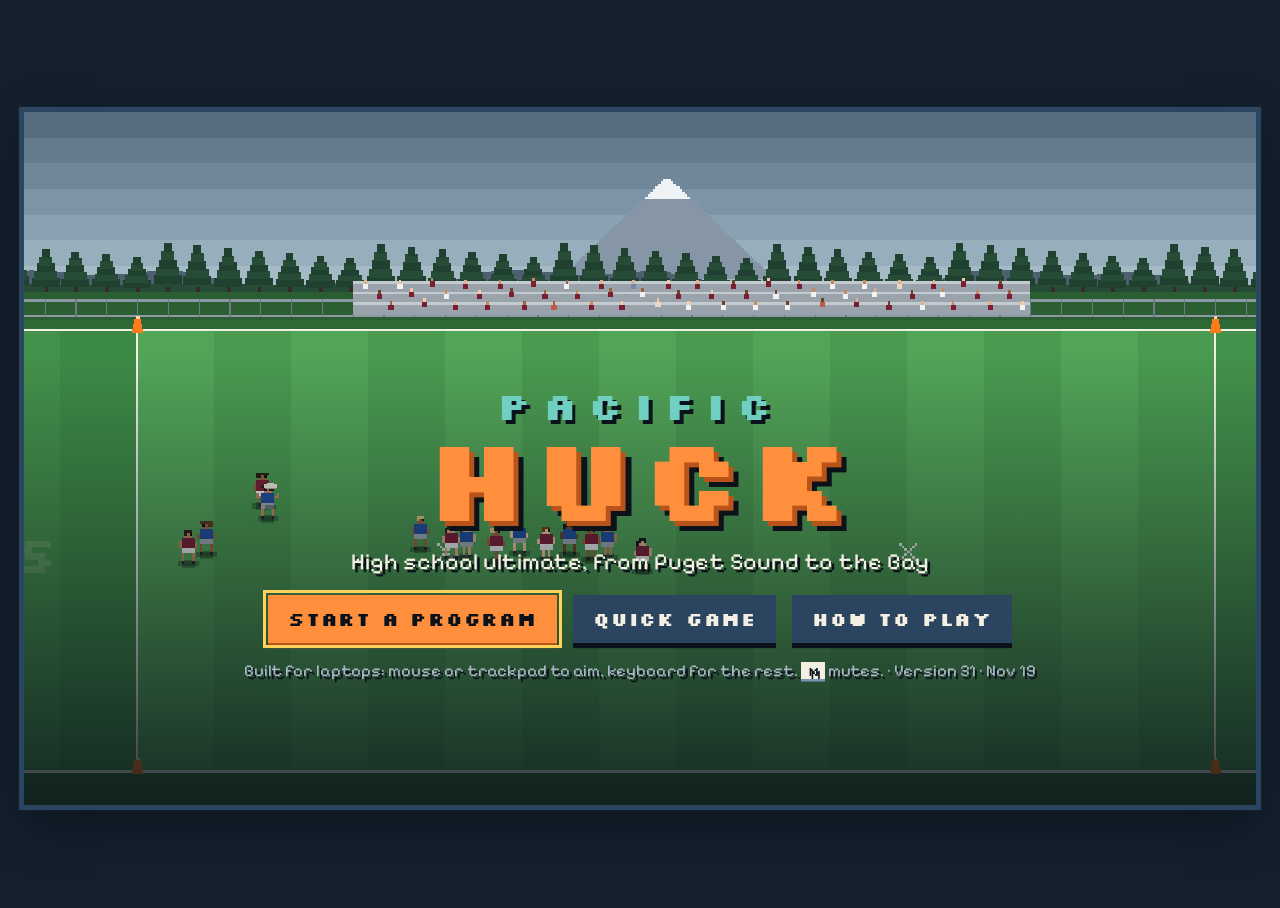
==== commit ba0537b1: "Lifetime player stats and a Hall of Fame (Version 31) - Every player in head coach mode keeps a care" ====
--- a/index.html
+++ b/index.html
@@ -108,6 +108,12 @@
 .stylepick.compact .sgrid{gap:calc(var(--u)*5)}.stylepick.compact .sbtn{font-size:calc(var(--u)*11);padding:calc(var(--u)*3)}
 .stylepick.ro .sbtn{width:calc(var(--u)*92);flex:none;cursor:default}
 .sd-f{fill:var(--grass)}.sd-h{fill:var(--gold)}.sd-c{fill:var(--sea)}.sd-d{fill:var(--chalk)}
+/* hall of fame */
+.hofpanel{width:calc(var(--u)*820)}
+.hof-list{display:flex;flex-direction:column;gap:calc(var(--u)*6)}
+.hof-card{background:var(--panel-2);padding:calc(var(--u)*6) calc(var(--u)*10);display:flex;flex-direction:column;gap:calc(var(--u)*3)}
+.hof-boards{display:grid;grid-template-columns:repeat(4,minmax(0,1fr));gap:calc(var(--u)*10)}
+.career{display:flex;flex-wrap:wrap;column-gap:calc(var(--u)*10);row-gap:calc(var(--u)*2);font-size:calc(var(--u)*13);background:var(--panel-2);padding:calc(var(--u)*6) calc(var(--u)*8)}
 /* tables */
 table{border-collapse:collapse;width:100%;font-size:calc(var(--u)*14);font-variant-numeric:tabular-nums}
 th{font-family:var(--font-display);font-size:calc(var(--u)*10);color:var(--sea);text-align:left;padding:calc(var(--u)*3) calc(var(--u)*6);letter-spacing:.08em}
@@ -219,7 +225,7 @@
 ctx.imageSmoothingEnabled=false;
 const PAL={night:'#14202e',panel:'#1f3044',panel2:'#2b4560',chalk:'#f3efe2',dim:'#a9b8c6',sunset:'#ff8f3d',sea:'#6fd0c1',gold:'#ffd25a',red:'#ff6b5d',ink:'#0b121a',cone:'#ff7a1a'};
 const FONT='Silkscreen, "Courier New", monospace';
-const VERSION='Version 30 · Nov 19';
+const VERSION='Version 31 · Nov 19';
 
 // ---------------------------------------------------------------- helpers
 const clamp=(v,a,b)=>v<a?a:v>b?b:v;
@@ -2148,6 +2154,7 @@
   if(!c||!c.rosters)return null;
   if(c.me&&c.me.sta==null)c.me.sta=3;
   if(c.mode==='coach'&&!STYLES.includes(c.style))c.style='vert'; // saves from before offense styles
+  if(c.mode==='coach'){c.alumni=c.alumni||[];c.hof=c.hof||[]} // saves from before the Hall of Fame
   delete c.playbook; // left over from the removed playbook
   for(const t of TEAMS){
     if(!c.rosters[t.id]){c.prestige[t.id]=t.elite?5:randi(1,5);c.rosters[t.id]=genRoster(Math.random,c.prestige[t.id],t.elite)}
@@ -2296,6 +2303,37 @@
   const ranks=sortedStandings().slice(0,8).map((id,i)=>{const s=S.standings[id];return`<tr class="${id===CAR.teamId?'me':''}"><td>${i+1}</td><td class="trunc">${esc(TEAM(id).name)}</td><td class="n">${s.w}-${s.l}</td><td class="n">${s.pf-s.pa>0?'+':''}${s.pf-s.pa}</td></tr>`}).join('');
   return`<div class="two"><div><h3>${S.phase==='reg'?'Schedule':'Bracket'}</h3><div class="sched">${S.phase==='reg'?sched:po}</div></div>
     <div><h3>Standings</h3><table><tbody>${ranks}</tbody></table><div class="dim small">Top 8 make the Pacific Championships.</div></div></div>`;
+}
+
+// ---------------------------------------------------------------- lifetime stats and the Hall of Fame
+// Every player carries his career line (p.life). When a senior graduates, his career earns legacy points:
+// goals, assists, blocks (double), points played, season honors, titles and how good he got. Enough and
+// he goes into the program's Hall of Fame.
+const HOF_BAR=80,HOF_MIN_GP=10;
+function lifeOf(p){
+  if(!p.life)p.life={gp:0,pts:0,g:0,a:0,d:0,ct:0,c:0,to:0,years:[],honors:[],titles:0,peak:starsOf(p)};
+  return p.life;
+}
+function legacy(L){
+  const n=k=>L.honors.filter(h=>h.startsWith(k)).length;
+  return Math.round(L.g+L.a+2*L.d+.05*L.pts+12*n('Team MVP')+10*n('Defensive Player')+4*L.titles+(L.peak>=5?10:L.peak>=4?4:0));
+}
+function careerLine(L){return`${L.gp} GP · ${L.pts} PTS · ${L.g} G · ${L.a} A · ${L.d} D · ${L.c} comp · ${L.to} TO`}
+function showHallOfFame(){
+  const hof=(CAR.hof||[]).slice().sort((a,b)=>b.classOf-a.classOf||b.legacy-a.legacy);
+  // all-time leaders: graduates plus the current roster
+  const pool=(CAR.alumni||[]).map(a=>({name:a.name,tag:`Class of year ${a.classOf}`,L:a.life,hof:a.hof})).concat(myRoster().map(p=>({name:pname(p),tag:`Current · ${YR[p.grade]||''}`,L:lifeOf(p),hof:false})));
+  const board=(k,label)=>{const top=pool.filter(x=>x.L[k]>0).sort((a,b)=>b.L[k]-a.L[k]).slice(0,5);
+    return`<div><h3>${label}</h3><table><tbody>${top.map((x,i)=>`<tr><td class="dim">${i+1}</td><td class="trunc">${esc(x.name)}${x.hof?' <b class="gold" title="Hall of Fame">★HOF</b>':''}<div class="dim small">${esc(x.tag)}</div></td><td class="n">${x.L[k]}</td></tr>`).join('')||'<tr><td class="dim">Nobody yet.</td></tr>'}</tbody></table></div>`};
+  show(`<div class="screen"><div class="panel hofpanel">
+    <div class="row between"><div><div class="eyebrow">${esc(TEAM(CAR.teamId).name)} · Program history</div><h2>Hall of Fame</h2></div><button class="btn" id="hback" data-primary>Back <span class="kbd">Enter</span></button></div>
+    <p class="dim small">Players are inducted when they graduate after a standout career. Legacy points: 1 per goal, 1 per assist, 2 per block, 1 per 20 points played, 12 per Team MVP, 10 per Defensive Player of the Year, 4 per title, plus a bonus for reaching 4 or 5 stars. ${HOF_BAR} gets you in (with at least ${HOF_MIN_GP} games).</p>
+    <div class="hof-list">${hof.length?hof.map(h=>`<div class="hof-card"><div class="row between"><div><b class="gold">★</b> <b>${esc(h.name)}</b> <span class="dim">#${h.num} · ${POS[h.pos]} · Class of year ${h.classOf}</span></div><span class="stars">${'★'.repeat(h.life.peak||0)}</span></div>
+      <div class="small">${careerLine(h.life)} · ${h.life.titles} title${h.life.titles===1?'':'s'} · ${h.legacy} legacy points</div>${h.life.honors.length?`<div class="dim small">${h.life.honors.map(esc).join(' · ')}</div>`:''}</div>`).join(''):'<p class="dim">Nobody yet. Develop a star, win some titles, and see who makes it when the seniors graduate.</p>'}</div>
+    <h3>All-time program leaders</h3>
+    <div class="hof-boards">${board('g','Goals')}${board('a','Assists')}${board('d','Blocks')}${board('pts','Points played')}</div>
+  </div></div>`);
+  on('hback',showCoachHub);
 }
 function showCoachHub(){
   if(!G||!G.demo)startDemo();
@@ -2320,7 +2358,7 @@
   show(`<div class="screen"><div class="panel hub">
     <div class="row between"><div><div class="eyebrow">Head coach · Year ${CAR.year}</div><h2>${esc(t.name)}</h2>
       <div class="dim">${esc(t.city)}, ${t.st} · ${st.w}-${st.l} this year · ${CAR.titles} title${CAR.titles===1?'':'s'} · ${CAR.totals.w}-${CAR.totals.l} all-time</div></div>
-      <div class="row"><span class="ccbadge" title="Coaching credits: facilities and recruiting">${CAR.cc} CC</span><button class="btn alt small" id="klines">Lines</button><button class="btn alt small" id="kfac">Facilities</button><button class="btn alt small" id="kquit">Save and exit</button></div></div>
+      <div class="row"><span class="ccbadge" title="Coaching credits: facilities and recruiting">${CAR.cc} CC</span><button class="btn alt small" id="klines">Lines</button><button class="btn alt small" id="kfac">Facilities</button><button class="btn alt small" id="khof">Hall of Fame</button><button class="btn alt small" id="kquit">Save and exit</button></div></div>
     <div class="hub-grid coach">
       <section class="card">
         <div class="row between"><h3>Roster</h3><span class="dim small">Players earn skill points by playing. Click one to spend his.</span></div>
@@ -2333,7 +2371,7 @@
   ui.querySelectorAll('tr[data-pid]').forEach(tr=>{const go=()=>{SFX.click();showCoachPlayer(tr.dataset.pid)};tr.addEventListener('click',go);tr.addEventListener('keydown',e=>{if(e.key==='Enter'){e.preventDefault();e.stopPropagation();go()}})});
   showStylePicker(document.getElementById('stylepick'),'coach','compact');
   on('kplay',playCoachGame);on('koff',startOffseason);
-  on('klines',showLinesEditor);on('kfac',showFacilities);
+  on('klines',showLinesEditor);on('kfac',showFacilities);on('khof',showHallOfFame);
   on('kquit',()=>{saveProgram();showTitle()});
 }
 function cleanName(v,max){return String(v||'').replace(/[<>]/g,'').replace(/\s+/g,' ').trim().slice(0,max)}
@@ -2357,6 +2395,7 @@
     <div class="row between"><span>Now <span class="stars">${starStr(starsOf(p))}</span> <span class="dim">OVR ${ovr(p).toFixed(1)}</span></span><span>Ceiling <span class="stars">${starStr(starsAt(p.pot||ovr(p)))}</span> <span class="dim">OVR ${(p.pot||ovr(p)).toFixed(1)}</span></span></div>
     ${rows}
     <p class="dim small">${atCeil?'He has reached his ceiling. Skill points can’t take him further.':'His skill points only go to him. Each upgrade adds one point; costs rise with the rating and stop at his ceiling.'} This season: ${ps.g} goals, ${ps.a} assists, ${ps.d} blocks, ${ps.pts} points played.</p>
+    <div class="career"><b>Career</b> <span>${careerLine(lifeOf(p))}</span><span class="dim">${lifeOf(p).titles} title${lifeOf(p).titles===1?'':'s'}${lifeOf(p).honors.length?' · '+lifeOf(p).honors.map(esc).join(' · '):''} · Hall of Fame: ${Math.min(legacy(lifeOf(p)),HOF_BAR)} / ${HOF_BAR} legacy points</span></div>
     <div class="row between"><div class="row"><button class="btn alt small" data-prev id="pprev">← Prev</button><button class="btn alt small" data-next id="pnext">Next →</button></div><button class="btn" id="pback" ${renaming?'':'data-primary'}>Back to roster</button></div>
   </div></div>`);
   ui.querySelectorAll('[data-up]').forEach(b=>b.addEventListener('click',()=>{const a=b.dataset.up,c=spCost(p[a]);if((p.sp||0)>=c&&canUpgrade(p,a)){p.sp-=c;p[a]++;saveProgram();SFX.level();showCoachPlayer(p.id)}}));
@@ -2418,6 +2457,9 @@
     const s=res.stats[p.id];if(!s)continue;const pts=(res.pp||{})[p.id]||0;
     const ps=S.pstats[p.id]||(S.pstats[p.id]={g:0,a:0,d:0,pts:0});ps.g+=s.g;ps.a+=s.a;ps.d+=s.d;ps.pts+=pts;
     if(res.forfeit)continue;
+    const L=lifeOf(p);
+    if(pts>0){L.gp++;if(!L.years.includes(CAR.year))L.years.push(CAR.year)}
+    L.pts+=pts;L.g+=s.g;L.a+=s.a;L.d+=s.d;L.ct+=s.ct||0;L.c+=s.c||0;L.to+=s.to||0;L.peak=Math.max(L.peak||0,starsOf(p));
     p.xp=(p.xp||0)+playerXP(s,pts,res.win,ng.kind==='po');p.sp=p.sp||0;let got=0;
     while(p.xp>=XP_PER_SP){p.xp-=XP_PER_SP;p.sp++;got++}
     if(got)earned.push({p,got});
@@ -2456,6 +2498,13 @@
   if(S.champ===CAR.teamId)aw.push('Pacific Champions');
   if(sortedStandings()[0]===CAR.teamId)aw.push('Best regular-season record');
   if(S.champ===CAR.teamId&&st.gp&&st.w/st.gp>=.8)aw.push('Pacific Coach of the Year');
+  // player honors: Team MVP and Defensive Player of the Year; everyone who played gets the title
+  const ro=myRoster(),ps=id=>S.pstats[id]||{g:0,a:0,d:0,pts:0};
+  const mvp=ro.filter(p=>ps(p.id).pts>0).sort((a,b)=>{const v=q=>ps(q.id).g+ps(q.id).a+1.5*ps(q.id).d;return v(b)-v(a)})[0];
+  const dpy=ro.filter(p=>ps(p.id).d>0).sort((a,b)=>ps(b.id).d-ps(a.id).d)[0];
+  if(mvp){aw.push(`Team MVP: ${pname(mvp)}`);lifeOf(mvp).honors.push(`Team MVP (year ${CAR.year})`)}
+  if(dpy){aw.push(`Defensive Player of the Year: ${pname(dpy)}`);lifeOf(dpy).honors.push(`Defensive Player of the Year (year ${CAR.year})`)}
+  if(S.champ===CAR.teamId)for(const p of ro)if(ps(p.id).pts>0)lifeOf(p).titles++;
   S.awards=aw;CAR.awards=CAR.awards.concat(aw.map(a=>`${a} (year ${CAR.year})`));
   CAR.history.push({year:CAR.year,w:st.w,l:st.l,finish:S.finish,champ:TEAM(S.champ).name});
   // winning raises the program's profile, missing the playoffs lowers it
@@ -2480,7 +2529,13 @@
 function startOffseason(){
   const ro=CAR.rosters[CAR.teamId],grads=ro.filter(p=>p.grade>=12);
   CAR.rosters[CAR.teamId]=ro.filter(p=>p.grade<12);
-  CAR.offseason={grads:grads.map(p=>({name:pname(p),pos:p.pos,stars:starsOf(p)})),recruits:genRecruits(),signed:[],open:14-CAR.rosters[CAR.teamId].length};
+  CAR.alumni=CAR.alumni||[];CAR.hof=CAR.hof||[];
+  for(const p of grads){
+    const L=lifeOf(p),lg=legacy(L),inn=lg>=HOF_BAR&&L.gp>=HOF_MIN_GP;
+    const a={id:p.id,name:pname(p),num:p.num,pos:p.pos,classOf:CAR.year,life:JSON.parse(JSON.stringify(L)),legacy:lg,hof:inn};
+    CAR.alumni.push(a);if(inn)CAR.hof.push(a);
+  }
+  CAR.offseason={grads:grads.map(p=>({name:pname(p),pos:p.pos,stars:starsOf(p),hof:CAR.hof.some(h=>h.id===p.id&&h.classOf===CAR.year)})),recruits:genRecruits(),signed:[],open:14-CAR.rosters[CAR.teamId].length};
   saveProgram();showRecruiting();
 }
 function showRecruiting(){
@@ -2491,6 +2546,7 @@
   const ceil=p=>p.ceilLo===p.ceilHi?'★'.repeat(p.ceilLo):`${p.ceilLo}–${p.ceilHi}★`;
   show(`<div class="screen"><div class="panel" style="width:calc(var(--u)*860)">
     <div class="row between"><div><div class="eyebrow">Offseason · Recruiting</div><h2>Sign your freshman class</h2></div><span class="ccbadge">${left} CC left</span></div>
+    ${O.grads.some(g=>g.hof)?`<p class="gold">Hall of Fame: ${O.grads.filter(g=>g.hof).map(g=>esc(g.name)).join(' and ')} ${O.grads.filter(g=>g.hof).length>1?'are':'is'} inducted.</p>`:''}
     <p class="dim small">${O.grads.length?`Graduating: ${O.grads.map(g=>`${esc(g.name)} ${'★'.repeat(g.stars)}`).join(', ')}.`:'No seniors graduated.'} You have ${O.open} open roster spot${O.open===1?'':'s'}. Spots you leave open go to walk-ons, who rarely get past 2 stars. Freshmen arrive raw: look at the ceiling.</p>
     <table><thead><tr><th>Prospect</th><th>Pos</th><th>Now</th><th>Ceiling</th><th>Best at</th><th class="n">Cost</th><th></th></tr></thead><tbody>
     ${O.recruits.map(p=>{const on=O.signed.includes(p.id),can=on||(O.signed.length<O.open&&left>=p.cost);
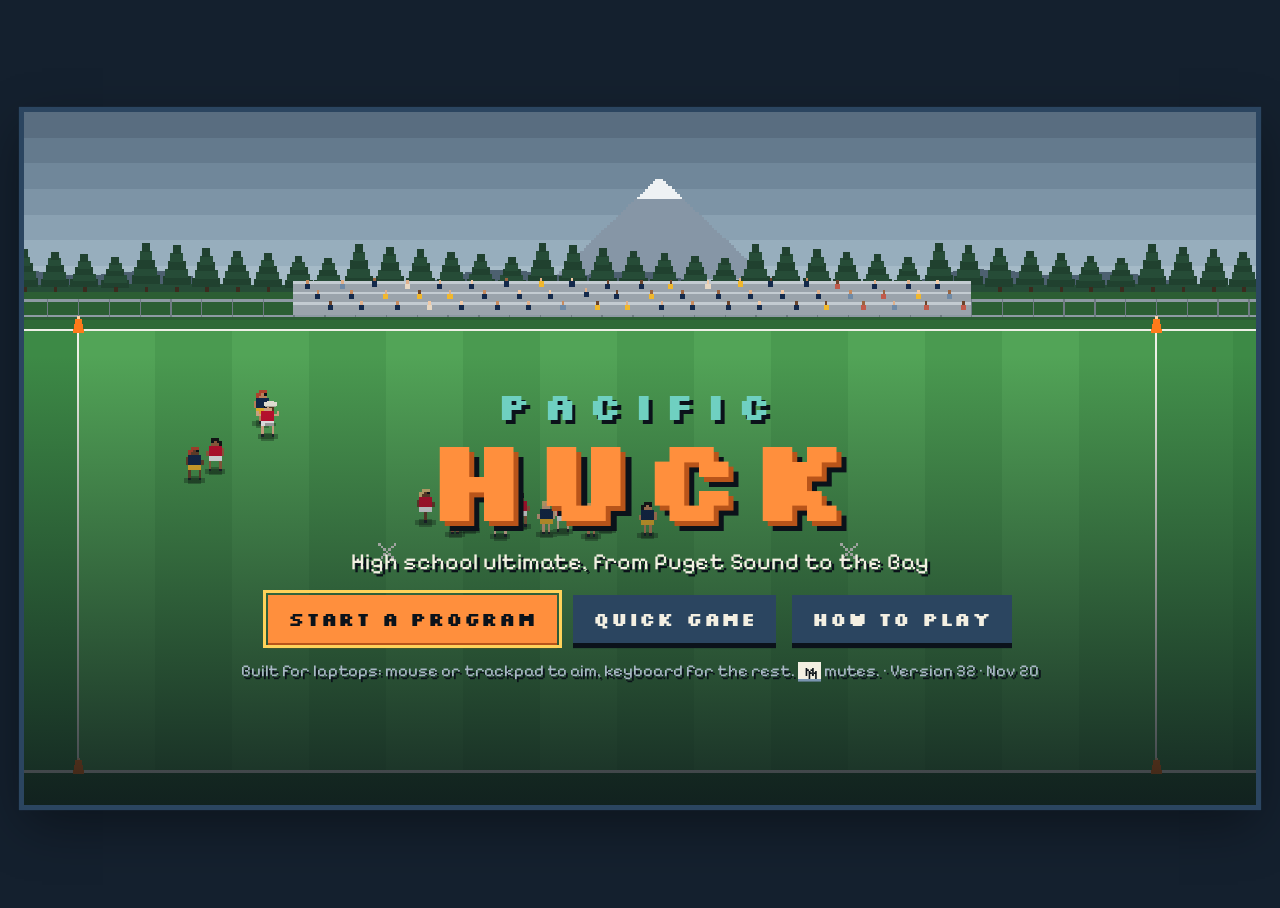
==== commit 10ed473d: "Background offense: live-side cuts, continuations, zone offense (Version 32) - Always a cut on the l" ====
--- a/index.html
+++ b/index.html
@@ -225,7 +225,7 @@
 ctx.imageSmoothingEnabled=false;
 const PAL={night:'#14202e',panel:'#1f3044',panel2:'#2b4560',chalk:'#f3efe2',dim:'#a9b8c6',sunset:'#ff8f3d',sea:'#6fd0c1',gold:'#ffd25a',red:'#ff6b5d',ink:'#0b121a',cone:'#ff7a1a'};
 const FONT='Silkscreen, "Courier New", monospace';
-const VERSION='Version 31 · Nov 19';
+const VERSION='Version 32 · Nov 20';
 
 // ---------------------------------------------------------------- helpers
 const clamp=(v,a,b)=>v<a?a:v>b?b:v;
@@ -528,9 +528,9 @@
 }
 const huckRange=t=>46+t*2.9;
 
-function computeForce(){
+function computeForce(hint){
   const y=G.anchor.y;
-  G.os=Math.abs(y-20)<6?(Math.random()<.5?1:-1):(y<20?-1:1);
+  G.os=Math.abs(y-20)<6?(hint||(Math.random()<.5?1:-1)):(y<20?-1:1);
   G.markAng=Math.atan2(-G.os,.35);
 }
 // Handlers stay back (in Vertical, the dump and swing spots). Everyone else cuts. Roles are set once per
@@ -569,8 +569,11 @@
 }
 function setupPossession(x,y,label){
   G.flight=null;
-  // the game's offense style runs on O-line points; everything else (and the title-screen demo) is Vertical
-  G.style=!G.demo&&G.pointKind==='O'&&STYLES.includes(G.styleChoice)?G.styleChoice:'vert';
+  // their call for the point: person, or (more often in wind and rain) a zone
+  if(G.demo||G.schemePt!==G.pointNo||!G.dScheme){G.schemePt=G.pointNo;G.dScheme=pickScheme()}
+  // against a zone the team runs its zone offense; otherwise the game's style on O-line points, else Vertical
+  G.style=G.dScheme==='zone'?'zoneO':!G.demo&&G.pointKind==='O'&&STYLES.includes(G.styleChoice)?G.styleChoice:'vert';
+  for(const e of G.off){e.cutSide=null;e.stay=null}G.seamT=0;
   const hs=styleRoles(STYLE_HANDLERS[G.style]);
   let h=hs[0]||G.off[0];
   const meEnt=G.off.find(e=>e.isMe);
@@ -587,8 +590,6 @@
     if(e===h)continue;
     const[tx,ty]=slotPos(e);e.x=tx+rand(-jit,jit);e.y=ty+rand(-jit,jit);e.vx=e.vy=0;e.state=e.lane==='H'?'handler':'stack';
   }
-  // their call for the point: person, or (more often in wind and rain) a zone
-  if(G.demo||G.schemePt!==G.pointNo||!G.dScheme){G.schemePt=G.pointNo;G.dScheme=pickScheme()}
   for(const d of G.def){d.zr=null;d.juke=null;d.recover=0;d.swCd=0;d.cupSpot=null}
   if(G.dScheme==='zone'){zoneRoles();zoneAssign()}
   for(const d of G.def){
@@ -599,7 +600,7 @@
   G.phase='ready';G.readyT=1.0;G.stallT=0;G.markerSet=false;G.settle=0;G.resetCut=false;G.fake=0;G.lean=0;
   G.disc.x=x;G.disc.y=y;G.disc.z=1.1;
   G.camX=clamp(x-16,-4,FL+4-VIEW);
-  if(label)banner(label,G.dScheme==='zone'?"THEY'RE IN A ZONE":'',PAL.sea,G.dScheme==='zone'?1.6:1.0);
+  if(label)banner(label,G.dScheme==='zone'?"THEY'RE IN A ZONE · ZONE O":'',PAL.sea,G.dScheme==='zone'?1.6:1.0);
 }
 
 function nextPoint(){
@@ -876,9 +877,15 @@
       if(e.timer<=0||dist(e.x,e.y,tx,ty)<1)e.state=e.lane==='H'?'handler':'stack';break}
     // stack cutter, in order: a hard jab to sell the other way, explode into the cut, look for it, then get out
     case'jab':steer(e,e.jx,e.jy,1,dt,70,12);e.timer-=dt;
-      if(e.timer<=0||dist(e.x,e.y,e.jx,e.jy)<.45){e.state='scut';e.cutT=0;e.timer=Math.max(e.deep?2.2:1.5,dist(e.x,e.y,e.tx,e.ty)/e.speed+.5);}break;
-    case'scut':steer(e,e.tx,e.ty,1.05,dt,65,8);e.timer-=dt;e.cutT=(e.cutT||0)+dt;
-      if(e.timer<=0||dist(e.x,e.y,e.tx,e.ty)<.8){e.state='linger';e.timer=e.deep?.2:.35}break;
+      if(e.timer<=0||dist(e.x,e.y,e.jx,e.jy)<.45){e.state='scut';e.cutT=0;
+        const path=e.via?dist(e.x,e.y,...e.via)+dist(...e.via,e.tx,e.ty):dist(e.x,e.y,e.tx,e.ty);
+        e.timer=Math.max(e.deep?2.2:1.5,path/e.speed+.5)}break;
+    // the burst: out into his lane first (if he's coming out of the stack), then under or deep along it
+    case'scut':
+      if(e.via){steer(e,e.via[0],e.via[1],1.05,dt,65,20);if(dist(e.x,e.y,e.via[0],e.via[1])<2.2)e.via=null}
+      else steer(e,e.tx,e.ty,1.05,dt,65,8);
+      e.timer-=dt;e.cutT=(e.cutT||0)+dt;
+      if(e.timer<=0||(!e.via&&dist(e.x,e.y,e.tx,e.ty)<.8)){e.via=null;e.state='linger';e.timer=e.deep?.2:e.cutSide==='live'?.5:.35}break;
     case'linger':steer(e,e.tx,e.ty,.3,dt,50,5);e.timer-=dt;if(e.timer<=0)clearOut(e);break;
     case'sclear':e.timer-=dt;
       if(e.wp){steer(e,e.wp[0],e.wp[1],.95,dt,60,8);if(dist(e.x,e.y,e.wp[0],e.wp[1])<1.2)e.wp=null}
@@ -889,7 +896,8 @@
 }
 function hold(e,tx,ty,dt){
   const L=dist(e.x,e.y,tx,ty);
-  if(L>2.5)steer(e,tx,ty,.9,dt,50,6);
+  if(L>8)steer(e,tx,ty,1,dt,55,6);        // well out of position (the disc just went a long way): get there
+  else if(L>2.5)steer(e,tx,ty,.9,dt,50,6);
   else if(L>.5)steer(e,tx,ty,.6,dt,50,6);
   else{const k=Math.exp(-14*dt);e.vx*=k;e.vy*=k}
   if(Math.hypot(e.vx,e.vy)<1)e.face=G.anchor.x>e.x?1:-1;
@@ -921,15 +929,87 @@
   if(e.state!=='sclear'||e.wp||e.timer>.8)return false;
   const[x,y]=slotPos(e);return dist(e.x,e.y,x,y)<5;
 }
+// ---- the live side and continuations. There is always a cut on the live side (the open side, where the
+// mark sends the throw): the next live cut starts as soon as the one ahead has made his cut, taken by the
+// man in turn or, if he isn't ready, whoever can get into the live lane soonest. A second rotation fills in
+// around it: break-side cuts and now and then a second man. When the disc goes up, everybody starts setting
+// up for where it will be caught, and a continuation cut is timed to break just as it's caught, so the new
+// thrower has an option right away. After a short swing or dump the thrower sometimes takes off up the live
+// side for the give-and-go.
+function liveMid(){return G.style==='vert'||!G.style?stackY():lerp(20,G.anchor.y,.3)}
+function liveCutOn(){return G.off.some(e=>e.idx!==G.holder&&e.cutSide==='live'&&e.tx>G.anchor.x+3&&(e.state==='jab'||(e.state==='scut'&&!madeCut(e))))} // a handler's swing behind the disc doesn't count
+function liveCut(cont){
+  const st=G.style||'vert',a=G.anchor,os=G.os;
+  const pool=G.stack.map(i=>G.off[i]).filter(e=>e&&e.idx!==G.holder&&!inLane(e)&&e.state!=='chase'&&e.state!=='cut');
+  if(!pool.length)return false;
+  const ready=pool.filter(canCut),goal=[a.x+9,st==='vert'?stackY()+os*10:a.y+os*6];
+  const nearest=()=>pool.slice().sort((p,q)=>dist(p.x,p.y,...goal)-dist(q.x,q.y,...goal))[0];
+  let e=null,type='under';
+  if(st==='vert'){
+    e=ready.length&&!cont?ready[ready.length-1]:nearest(); // the back of the stack; a continuation goes from whoever's closest
+    G.stack.splice(G.stack.indexOf(e.idx),1);G.stack.unshift(e.idx);
+    if(e.x<a.x+6){type='upline';startUplineCut(e)}
+    else{const deep=G.nextDeep;G.nextDeep=!deep;type=deep?'deep':'under';startStackCut(e,deep,'live')}
+  }else{
+    const ord=G.cutOrder;
+    if(!cont)for(let n=0;n<ord.length&&!e;n++){const o=ord[(G.cutPtr+n)%ord.length];e=styleWho(o,'live',ready);if(e){type=o.type;G.cutPtr+=n+1}}
+    if(!e){e=nearest();type=st==='zoneO'?'pop':'under'}
+    if(e.x<a.x+6&&(type==='under'||type==='deep')){type='upline';startUplineCut(e)}
+    else startStyleCut(e,type,'live');
+  }
+  G.activeCut=e.idx;
+  if(G.cutLog)G.cutLog.push({t:G.t,idx:e.idx,slot:st==='vert'?'live':e.cslot,type,side:'live'});
+  return true;
+}
+// a man level with or behind the disc (after a big gain the whole team is) can't come back under it: his
+// continuation is an up-the-line cut, out to the live side and up the lane so he can be hit in stride
+function startUplineCut(e){
+  const a=G.anchor,os=G.os;
+  e.tx=clamp(a.x+rand(10,16),.5,104);e.ty=clamp(a.y+os*rand(5,9),2,38);
+  e.deep=false;e.state='jab';e.timer=.4;e.cutSide='live';
+  if(!setLane(e))setJab(e,2);
+  jukeCheck(e);
+}
+// while the disc is in the air: the continuation cut goes about a second before it's caught (right away on a
+// short throw), from whoever is closest to the new live lane, so he's breaking into it as the catch is made
+function contLogic(){
+  const f=G.flight;if(!f||f.cont)return;
+  if(liveCutOn()){f.cont=true;return}
+  // time it from how long his cut will take, so he's making it just as (or just after) the disc is caught
+  const a=G.anchor,goal=[a.x+9,(G.style==='vert'?stackY():a.y)+G.os*8];
+  const pool=G.stack.map(i=>G.off[i]).filter(e=>e&&!inLane(e)&&e.state!=='chase'&&e.state!=='cut');
+  if(!pool.length){f.cont=true;return}
+  const e=pool.slice().sort((p,q)=>dist(p.x,p.y,...goal)-dist(q.x,q.y,...goal))[0];
+  const dur=.4+Math.max(10,dist(e.x,e.y,...goal))/e.speed;
+  if(f.T-f.t>dur-.3&&f.T-f.t>.15)return;
+  f.cont=true;liveCut(true);
+}
+function giveGo(h){
+  const a=G.anchor;
+  h.tx=clamp(a.x+rand(7,12),.5,100);h.ty=clamp(a.y+G.os*rand(3,7),2,38);
+  h.deep=false;h.state='jab';h.timer=.25;h.cutSide='live';h.stay=null;h.via=null;
+  setJab(h,1.5);jukeCheck(h);
+  if(G.cutLog)G.cutLog.push({t:G.t,idx:h.idx,slot:'H',type:'give-go',side:'live'});
+}
+// the spot near (x0,y0) that's farthest from the defense and not on top of a teammate: the hole in a zone
+function seam(x0,y0,R,step,self){
+  let best=[clamp(x0,.5,107.5),clamp(y0,1.5,38.5)],bv=-1e9;
+  for(let dx=-R;dx<=R+1e-6;dx+=step)for(let dy=-R;dy<=R+1e-6;dy+=step){
+    const x=clamp(x0+dx,.5,107.5),y=clamp(y0+dy,1.5,38.5);
+    let m=9;for(const d of G.def)m=Math.min(m,dist(x,y,d.x,d.y));
+    let crowd=0;for(const o of G.off)if(o!==self&&dist(x,y,o.x,o.y)<3)crowd+=1.5;
+    const v=m-crowd-.22*Math.hypot(dx,dy);
+    if(v>bv){bv=v;best=[x,y]}
+  }
+  return best;
+}
 function stackLogic(dt){
   if(G.style==='horiz')swingLogic(dt);
+  if(G.style==='zoneO'){G.seamT=(G.seamT||0)-dt;if(G.seamT<=0){G.seamT=.5;G.spots=styleSetup('zoneO')}} // keep finding the holes
   const lane=G.off.filter(e=>e.lane==='C'&&inLane(e));
+  if(!liveCutOn()&&lane.length<2&&liveCut())return; // always a cut on the live side
   if(lane.length>=2)return;
-  if(lane.some(cutting)){
-    const act=G.activeCut>=0?G.off[G.activeCut]:null;
-    if(act&&act.idx!==G.holder&&!madeCut(act)&&!G.double)return; // he hasn't made his cut yet
-    G.cutGap-=dt;if(G.cutGap>0)return;
-  }
+  G.cutGap-=dt;if(G.cutGap>0||!liveCutOn())return;  // the second man goes alongside a live cut
   styleCuts(dt);
 }
 // Make it a real cut: long enough to reach full speed and pull away from his defender. Under cuts come
@@ -955,6 +1035,14 @@
   return[tx,ty];
 }
 // sell it the other way first: a hard step of about two and a half yards away from where he's going
+// a cutter who has to cross into his lane breaks out of the stack first, then runs the lane; his jab sells
+// the other way along the stack (a step deep before an under cut, a step under before a deep one)
+function setLane(e){
+  if(Math.abs(e.ty-e.y)<=4){e.via=null;return false}
+  e.via=[lerp(e.x,e.tx,.25),lerp(e.y,e.ty,.85)];
+  e.jx=clamp(e.x+(e.tx<e.x?2.5:-2.5),.5,108);e.jy=e.y;
+  return true;
+}
 function setJab(e,len){
   const dx=e.tx-e.x,dy=e.ty-e.y,L=Math.hypot(dx,dy)||1;
   e.jx=clamp(e.x-dx/L*len,.5,108);e.jy=clamp(e.y-dy/L*len,1,39);
@@ -963,11 +1051,11 @@
 // side, G.os) or 'dead'.
 function startStackCut(e,deep,side){
   const a=G.anchor,os=G.os,sd=side==='dead'?-os:os,y0=stackY();
-  e.deep=deep;e.state='jab';e.timer=.45;
+  e.deep=deep;e.state='jab';e.timer=.45;e.cutSide=side==='dead'?'dead':'live';
   if(deep){e.tx=clamp(a.x+rand(25,38),a.x+15,107.5);e.ty=clamp(y0+sd*rand(4,11),2.5,37.5)}
   else{e.tx=clamp(a.x+rand(7,12),.5,100);e.ty=clamp(y0+sd*rand(8,13),1.5,38.5)}
   [e.tx,e.ty]=shapeCut(e,deep?'deep':'under',sd,e.tx,e.ty);
-  setJab(e,2.5);jukeCheck(e);
+  if(!setLane(e))setJab(e,2.5);jukeCheck(e);
 }
 
 // ---------------------------------------------------------------- offense styles
@@ -976,13 +1064,13 @@
 // side (G.os) and "far side" the other, so a 4-1 is a 4-1 whichever side the disc is on. Cuts are always
 // automatic: about 75% go to the live side, and the order and gaps change every point.
 const STYLES=['vert','horiz','41','14'];
-const STYLE_NAME={vert:'Vertical',horiz:'Horizontal','41':'4-1','14':'1-4'};
-const STYLE_HANDLERS={vert:2,horiz:3,'41':2,'14':2};
+const STYLE_NAME={vert:'Vertical',horiz:'Horizontal','41':'4-1','14':'1-4',zoneO:'Zone O'};
+const STYLE_HANDLERS={vert:2,horiz:3,'41':2,'14':2,zoneO:3};
 const STYLE_NOTE={vert:'2 handlers and a 5-man stack. Cuts come from the back, then rejoin at the front.',
   horiz:'3 handlers across the back, 4 cutters across the field. The handlers swing it side to side.',
   '41':'4 cutters on the disc side go in turn. The 1 on the far side is the deep threat.',
   '14':'The 1 on the disc side works under. The 4 on the far side go deep.'};
-const STYLE_KEY='pacific-huck-style',LIVE_SHARE=.75,SKIP_TURN=.15;
+const STYLE_KEY='pacific-huck-style',SECOND_LIVE=.4,SKIP_TURN=.15;
 // coach games keep the style in the program save; quick games keep their own
 function getStyle(kind){
   if(kind==='coach'&&CAR)return STYLES.includes(CAR.style)?CAR.style:'vert';
@@ -1006,6 +1094,14 @@
   for(const e of G.off)e.cslot=-1;
   G.cutOrder=[];G.cutPtr=0;
   if(st==='vert')return;
+  if(st==='zoneO'){
+    // against a zone: two poppers (best hands and throws) work the holes behind the cup, two wings (the rest,
+    // usually the quick ones) stretch the wall down each sideline
+    const pops=cs.slice().sort((a,b)=>(b.p.hnd+b.p.thr)-(a.p.hnd+a.p.thr)).slice(0,2),wings=cs.filter(e=>!pops.includes(e)).sort((a,b)=>a.y-b.y);
+    pops.forEach((e,i)=>e.cslot=i);wings.forEach((e,i)=>e.cslot=2+i);
+    G.cutOrder=[{pick:'popper',type:'pop'},{pick:'wing',type:'seam'}];G.cutPtr=randi(0,1);
+    return;
+  }
   let lone=null;
   if(st==='41')lone=cs.slice().sort((a,b)=>b.p.spd-a.p.spd)[0];                     // fastest man goes deep alone
   if(st==='14')lone=cs.slice().sort((a,b)=>(b.p.spd+b.p.hnd)-(a.p.spd+a.p.hnd))[0];  // best all-round cutter works under alone
@@ -1026,24 +1122,34 @@
 function styleSetup(st){
   const a=G.anchor,os=G.os,S={},cl=(x,y)=>[clamp(x,.5,107.5),clamp(y,1.5,38.5)];
   const hs=G.off.filter(e=>e.idx!==G.holder&&e.lane==='H'),cs=G.off.filter(e=>e.idx!==G.holder&&e.lane==='C');
-  if(st==='horiz'){
+  if(st==='horiz'||st==='zoneO'){
     // handlers spread across the width behind the disc, about 11 yards apart (one on each side when
-    // there's room); if a cutter has the disc, the third handler sets up right behind him
-    const spots=[];
-    for(const o of [11,-11,22,-22]){const y=a.y+o;if(y>=3&&y<=37&&spots.length<2)spots.push(cl(a.x-3,y))}
+    // there's room); if a cutter has the disc, the third handler sets up right behind him. Against a zone
+    // they sit a little tighter, ready for the swing.
+    const spots=[],sp0=st==='zoneO'?10:11,bk=st==='zoneO'?2:3;
+    for(const o of [sp0,-sp0,2*sp0,-2*sp0]){const y=a.y+o;if(y>=3&&y<=37&&spots.length<2)spots.push(cl(a.x-bk,y))}
     if(hs.length>2)spots.push(cl(a.x-5,a.y));
     const byY=hs.slice().sort((p,q)=>p.y-q.y),sp=spots.slice(0,byY.length).sort((p,q)=>p[1]-q[1]);
     byY.forEach((e,i)=>S[e.idx]=sp[i]);
   }else for(const e of hs)S[e.idx]=e.slot===0?cl(a.x-4.5,a.y-os*5):cl(a.x+1,a.y-os*12); // Vertical's dump and swing
   const front=a.x+11,col=(k,n)=>{let sp=3;if(n>1&&front+(n-1)*sp>106)sp=Math.max(1.6,(106-front)/(n-1));return front+k*sp};
+  if(st==='zoneO'){
+    // poppers in the holes behind the cup, one on each side of the disc (whoever's closer takes the live side);
+    // wings wide and deep along each sideline. Each keeps sliding to the gap farthest from the zone.
+    const pops=cs.filter(e=>e.cslot<2),PL=cl(a.x+8,a.y+os*5),PD=cl(a.x+10,a.y-os*6);
+    if(pops.length===2&&dist(pops[0].x,pops[0].y,...PL)+dist(pops[1].x,pops[1].y,...PD)>dist(pops[0].x,pops[0].y,...PD)+dist(pops[1].x,pops[1].y,...PL))pops.reverse();
+    pops.forEach((e,i)=>S[e.idx]=seam(...(i===0?PL:PD),4,1.5,e));
+    for(const e of cs)if(e.cslot>=2)S[e.idx]=seam(...cl(a.x+21,e.cslot===2?7:33),5,2,e);
+  }
   for(const e of cs){
+    if(st==='zoneO')continue;
     const k=e.cslot;
     if(st==='horiz')S[e.idx]=cl(front,[5,15,25,35][k]??20);           // side by side across the field
     else if(st==='41')S[e.idx]=k<4?cl(col(k,4),20+os*9):cl(a.x+16,20-os*12);  // 4 on the disc side, 1 far
     else S[e.idx]=k===0?cl(a.x+12,20+os*10):cl(col(k-1,4),20-os*10);  // 1 on the disc side, 4 far
   }
   // nobody closer than 2 yards to anyone (the holder stays put), cutters 10+ yards upfield, all on the field
-  const P=Object.keys(S).map(k=>({e:G.off[k],s:S[k]})),minX=Math.min(a.x+10,105);
+  const P=Object.keys(S).map(k=>({e:G.off[k],s:S[k]})),minX=Math.min(a.x+(st==='zoneO'?6:10),105);
   const all=P.concat([{e:null,s:[a.x,a.y],fixed:true}]);
   for(let it=0;it<16;it++)for(let i=0;i<all.length;i++)for(let j=i+1;j<all.length;j++){
     const A=all[i],B=all[j],dx=B.s[0]-A.s[0],dy=B.s[1]-A.s[1],d=Math.hypot(dx,dy);
@@ -1060,7 +1166,7 @@
   const st=G.style||'vert';
   const ready=G.stack.map(i=>G.off[i]).filter(e=>e&&e.idx!==G.holder&&canCut(e));
   if(!ready.length)return;
-  const side=Math.random()<LIVE_SHARE?'live':'dead';
+  const side=Math.random()<SECOND_LIVE?'live':'dead';
   let e=null,type='under',slot=null;
   if(st==='vert'){
     // cuts start from the back of the stack, farthest from the handlers, where there's the most room to
@@ -1084,32 +1190,42 @@
     startStyleCut(e,type,side);
   }
   G.activeCut=e.idx;
-  // vary the rhythm: usually a short gap, sometimes a longer beat, sometimes two go close together
-  const r=Math.random();
-  G.double=r<.12;
-  G.cutGap=G.double?rand(.3,.55):r<.27?rand(.4,.8):rand(.05,.3);
+  // the second rotation runs on its own, slower rhythm around the live cuts
+  G.cutGap=rand(1.2,2.8);
   if(G.cutLog)G.cutLog.push({t:G.t,idx:e.idx,slot:st==='vert'?slot:e.cslot,type,side});
 }
 // Horizontal picks by kind: an edge cutter goes deep down his sideline, a middle cutter comes under.
 // The one on the side the cut goes to takes it; if he isn't back yet, the other one crosses over.
 function styleWho(o,side,ready){
   if(o.c!=null)return ready.find(e=>e.cslot===o.c)||null;
-  const kind=o.pick==='edge'?[0,3]:[1,2],sd=side==='live'?G.os:-G.os;
-  return ready.filter(e=>kind.includes(e.cslot)).sort((p,q)=>sd*(slotPos(q)[1]-20)-sd*(slotPos(p)[1]-20))[0]||null;
+  const kind=o.pick==='edge'?[0,3]:o.pick==='popper'?[0,1]:o.pick==='wing'?[2,3]:[1,2],sd=side==='live'?G.os:-G.os;
+  const ref=o.pick==='popper'?G.anchor.y:20; // poppers: the one on that side of the disc
+  return ready.filter(e=>kind.includes(e.cslot)).sort((p,q)=>sd*(slotPos(q)[1]-ref)-sd*(slotPos(p)[1]-ref))[0]||null;
 }
 function startStyleCut(e,type,side){
   const a=G.anchor,sd=side==='live'?G.os:-G.os,home=slotPos(e);
   let tx,ty;
-  if(type==='under'){tx=a.x+(G.style==='horiz'?rand(4,8):rand(6,11));ty=lerp(20,a.y,.45)+sd*rand(6,11)}
-  else{
-    tx=clamp(a.x+rand(25,36),a.x+15,107.5);
-    const edge=G.style==='horiz'&&Math.sign(home[1]-20)===sd;
-    ty=20+sd*(edge?rand(11,16):rand(5,12));
-  }
-  [tx,ty]=shapeCut(e,type,sd,clamp(tx,.5,type==='under'?100:107.5),clamp(ty,2,38));
-  e.tx=tx;e.ty=ty;e.deep=type==='deep';
+  if(type==='pop'||type==='seam'){
+    // zone offense: a popper pops into the hole in front of the thrower, a wing slides into the gap in the wall
+    if(type==='pop'){[tx,ty]=seam(a.x+8,a.y+sd*4,4,1.5,e);tx=Math.max(tx,a.x+4)}
+    else{[tx,ty]=seam(a.x+17,clamp(a.y+sd*10,4,36),5,2,e);tx=Math.max(tx,a.x+10)}
+    const need=type==='pop'?5:8,dx=tx-e.x,dy=ty-e.y,L=Math.hypot(dx,dy);
+    if(L<need&&L>.1){tx=e.x+dx/L*need;ty=e.y+dy/L*need}
+    tx=clamp(tx,a.x+3,104);ty=clamp(ty,2,38);
+  }else{
+    if(type==='under'){tx=a.x+(G.style==='horiz'?rand(4,8):rand(6,11));ty=lerp(20,a.y,.45)+sd*rand(6,11)}
+    else{
+      tx=clamp(a.x+rand(25,36),a.x+15,107.5);
+      const edge=G.style==='horiz'&&Math.sign(home[1]-20)===sd;
+      ty=20+sd*(edge?rand(11,16):rand(5,12));
+    }
+    [tx,ty]=shapeCut(e,type,sd,clamp(tx,.5,type==='under'?100:107.5),clamp(ty,2,38));
+  }
+  e.tx=tx;e.ty=ty;e.deep=type==='deep';e.cutSide=side==='dead'?'dead':'live';
   e.state='jab';e.timer=.45;
-  setJab(e,2.5);jukeCheck(e);
+  if(type==='pop'||type==='seam'||!setLane(e))setJab(e,type==='pop'?1.5:2.5);
+  if(type==='pop'||type==='seam')e.via=null;
+  jukeCheck(e);
 }
 // Horizontal: every few seconds the handler farthest from the live side swings across to it
 function swingLogic(dt){
@@ -1120,7 +1236,7 @@
   const e=hs[0];
   let side='live',ty=clamp(a.y+os*rand(6,10),1.5,38.5);
   if(Math.abs(ty-a.y)<4){side='dead';ty=clamp(a.y-os*rand(7,11),1.5,38.5)} // no room at the sideline
-  e.tx=clamp(a.x-rand(1,3),.5,107);e.ty=ty;e.deep=false;e.state='jab';e.timer=.25;
+  e.tx=clamp(a.x-rand(1,3),.5,107);e.ty=ty;e.deep=false;e.state='jab';e.timer=.25;e.cutSide=side;e.via=null;
   setJab(e,1.5);jukeCheck(e);
   G.swingT=rand(2.5,4.5);
   if(G.cutLog)G.cutLog.push({t:G.t,idx:e.idx,slot:'H',type:'swing',side});
@@ -1139,7 +1255,7 @@
 function showStylePicker(el,kind,mode){
   if(!el)return;
   const cur=getStyle(kind);
-  if(mode==='ro'){el.innerHTML=`<div class="stylepick ro"><div class="sbtn on">${styleDiagram(cur)}<b>${STYLE_NAME[cur]}</b></div><div><div class="eyebrow">Offense style</div><div class="dim small">${STYLE_NOTE[cur]} Used on O-line points. Change it from the hub.</div></div></div>`;return}
+  if(mode==='ro'){el.innerHTML=`<div class="stylepick ro"><div class="sbtn on">${styleDiagram(cur)}<b>${STYLE_NAME[cur]}</b></div><div><div class="eyebrow">Offense style</div><div class="dim small">${STYLE_NOTE[cur]} Used on O-line points (against a zone, your team runs zone offense). Change it from the hub.</div></div></div>`;return}
   el.innerHTML=`<div class="stylepick ${mode||''}"><div class="row between"><span class="eyebrow">Offense style</span>${mode==='compact'?'':`<span class="dim small">${STYLE_NOTE[cur]}</span>`}</div>
     <div class="sgrid">${STYLES.map(v=>`<button class="sbtn ${v===cur?'on':''}" data-style="${v}" aria-pressed="${v===cur}" title="${STYLE_NAME[v]}: ${STYLE_NOTE[v]}">${styleDiagram(v)}<b>${STYLE_NAME[v]}</b></button>`).join('')}</div></div>`;
   el.querySelectorAll('[data-style]').forEach(b=>b.addEventListener('click',()=>{
@@ -1155,7 +1271,7 @@
 // deep cutter turns and comes back up the break side.
 function clearOut(e){
   e.state='sclear';e.timer=1.6;
-  if(G.spots||e.lane==='H'){e.wp=null;return} // other styles (and handlers): straight back to his own spot
+  if(G.spots||e.lane==='H'||(e.cutSide==='live'&&!e.deep)){e.wp=null;return} // other styles, handlers and live-side unders: straight back to his spot
   const front=stackSpot(0,Math.max(1,G.stack.length))[0];
   e.wp=[clamp(e.deep?e.x-3:Math.max(front-1,e.x+2),1,107),clamp(stackY()-G.os*6,2,38)];
 }
@@ -1342,6 +1458,13 @@
     if(dd.state==='chase'||dd.idx===thrower||dist(dd.x,dd.y,tx,ty)>8)continue;
     dd.state='chase';dd.help=true;dd.tx=tx;dd.ty=ty;dd.chaseDelay=.15;
   }
+  // the offense starts setting up for where it's going to be caught while it's in the air (the defense keeps
+  // guarding off the real disc until the catch, apart from whoever is chasing the throw)
+  const pa={x:clamp(rcv?rcv.tx:tx,0,FL),y:clamp(rcv?rcv.ty:ty,0,FW)},sv=[G.anchor,G.os,G.markAng];
+  G.anchor=pa;computeForce();
+  G.flight.pa=pa;G.flight.nos=G.os;G.flight.px=pa.x;G.flight.py=pa.y;
+  if(G.style&&G.style!=='vert')G.spots=styleSetup(G.style);
+  [G.anchor,G.os,G.markAng]=sv;
   G.def[thrower].state='guard';
   return true;
 }
@@ -1424,9 +1547,17 @@
   G.holder=e.idx;e.state='holder';e.vx*=.35;e.vy*=.35;
   G.anchor={x:e.x,y:e.y};
   G.phase='live';G.settle=.28;G.stallT=0;G.markerSet=false;G.resetCut=false;G.fake=0;
-  computeForce();assignSlots();
-  for(const o of G.off)if(o!==e&&(o.state==='jab'||o.state==='scut'||o.state==='linger'))clearOut(o);
-  G.activeCut=-1;G.cutGap=rand(.3,.6);G.double=false;
+  computeForce(f.px!=null&&dist(e.x,e.y,f.px,f.py)<6?f.nos:0);assignSlots();
+  // cuts still headed somewhere useful for the new thrower carry on (the continuation); the rest clear out
+  const mid=liveMid();
+  for(const o of G.off){
+    if(o===e||!(o.state==='jab'||o.state==='scut'||o.state==='linger'))continue;
+    if(o.tx>G.anchor.x+4&&dist(o.tx,o.ty,G.anchor.x,G.anchor.y)>5){o.cutSide=(o.ty-mid)*G.os>0?'live':'dead';continue}
+    clearOut(o);
+  }
+  G.activeCut=-1;G.cutGap=rand(.8,1.6);G.double=false;
+  // give-and-go: after a short swing or dump the thrower sometimes takes off up the live side for the return
+  if(thrEnt!==e&&thrEnt.lane==='H'&&dist(e.x,e.y,f.fx,f.fy)<18&&e.x-f.fx<9&&Math.random()<.35)giveGo(thrEnt);
   for(const d of G.def)d.state=d.idx===e.idx?'mark':'guard';
 }
 function goal(e,thrEnt){
@@ -1506,8 +1637,12 @@
   if(ph==='ready'||ph==='live'||ph==='flight'||ph==='dead'){
     for(const o of G.off){o.hist.push([G.t,o.x,o.y]);while(o.hist.length>2&&o.hist[0][0]<G.t-1.2)o.hist.shift()}
     if(ph==='live')liveLogic(dt);
+    // in the air: the offense moves (and times its continuation) for where the disc is going to be caught
+    const pf=G.phase==='flight'&&G.flight&&G.flight.pa,sv=pf?[G.anchor,G.os]:null;
+    if(pf){G.anchor=G.flight.pa;G.os=G.flight.nos;contLogic()}
     if((ph==='live'||ph==='ready')&&G.holder>=0){if(G.dScheme==='zone')zoneAssign();else if(ph==='live')switchLogic(dt)}
     for(const o of G.off)updateOff(o,dt,G.phase);
+    if(pf)[G.anchor,G.os]=sv;
     for(const d of G.def)updateDef(d,dt,G.phase);
     for(const e of G.off)integrate(e,dt);
     for(const e of G.def)integrate(e,dt);
@@ -2084,6 +2219,7 @@
         <li>Lose the disc and your line plays defense. Call Person or Zone and watch it play out. Games go to 7.</li>
         <li>Rosters have 14 players. Before every point you pick seven: an O-line when you receive, a D-line when you pull. Players who stay on tire and slow down, so rotate.</li>
         <li>Subs only happen between points, unless someone gets hurt on a layout or a sky battle.</li>
+        <li>Your team always has someone cutting on the live side (where the mark sends the throw). When you throw, everybody starts setting up for where it'll be caught, and the next cut is timed to break just as it's caught; after a short swing or dump, the thrower sometimes takes off for the give-and-go. Against a zone your team switches to zone offense: three handlers spread for swings, two poppers in the holes behind the cup and two wings stretching the wall, all sliding to the gaps.</li>
         <li>Their defense mostly plays person D: each defender sets up on the force side of his man and a step deep, gives more cushion the farther his man is from the disc, and reads cuts a beat late. Quick cutters can juke weak defenders; a strong defender stays locked on. When a cutter breaks free, a teammate nearby may switch onto him. In wind and rain they're more likely to play a 3-3-1 zone (the stall box says ZONE): a cup of three around the thrower, a wall of three behind it and a deep. Swing it around the cup or throw over it.</li>
         <li>Pick an offense style before the game: Vertical, Horizontal, 4-1 or 1-4. Head coach mode sets it in the hub; quick games set it on the pre-game screen. It runs on your O-line points.</li>
       </ul>
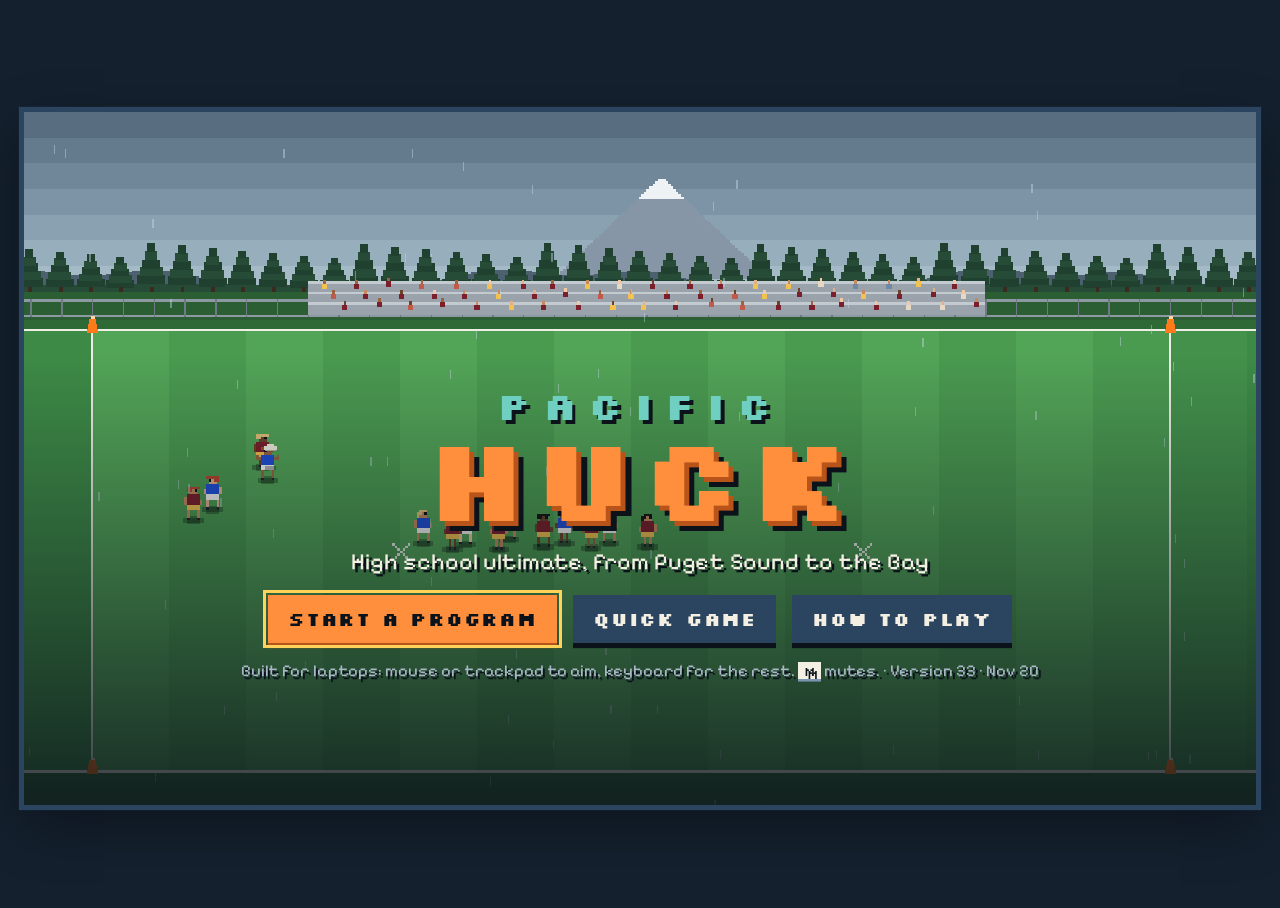
==== commit 58569c2d: "Better zone offense cuts (Version 33) - Open windows: zone offense spots and cuts are chosen by room" ====
--- a/index.html
+++ b/index.html
@@ -225,7 +225,7 @@
 ctx.imageSmoothingEnabled=false;
 const PAL={night:'#14202e',panel:'#1f3044',panel2:'#2b4560',chalk:'#f3efe2',dim:'#a9b8c6',sunset:'#ff8f3d',sea:'#6fd0c1',gold:'#ffd25a',red:'#ff6b5d',ink:'#0b121a',cone:'#ff7a1a'};
 const FONT='Silkscreen, "Courier New", monospace';
-const VERSION='Version 32 · Nov 20';
+const VERSION='Version 33 · Nov 20';
 
 // ---------------------------------------------------------------- helpers
 const clamp=(v,a,b)=>v<a?a:v>b?b:v;
@@ -779,8 +779,8 @@
 // open side, one takes away the inside swing; only the marker within ten feet), a wall of three middles about twelve yards off the disc
 // with the near wing stepping up toward the line, and a deep who stays behind everybody. Each middle picks
 // up whoever comes into his area and gets between him and the disc. The cup slides with the disc, and the
-// cup player closest to the new thrower takes the mark. The wall plays it as a matchup zone: each middle picks
-// up the man in his area and sits in the throwing lane in front of him. More likely in wind and rain.
+// cup player closest to the new thrower takes the mark. The wall guards areas: each middle shades toward the most
+// dangerous man in his, but can't cover two. More likely in wind and rain.
 function pickScheme(){return Math.random()<clamp(.12+Math.max(0,G.wind.mph-5)*.035+(G.rain?.08:0),.1,.55)?'zone':'person'}
 function zoneRoles(){
   const ds=G.def.slice(),take=f=>{ds.sort((a,b)=>f(b)-f(a));return ds.shift()};
@@ -829,8 +829,9 @@
 function zoneSpot(d){
   const a=G.anchor,os=G.os,cl=(x,y)=>[clamp(x,.5,108),clamp(y,1.5,38.5)];
   if(d.zr==='cup'){
-    // anyone who sets up in the cup gets swarmed: step between him and the disc, but stay ten feet off the thrower
-    let[x,y]=zoneShade(...(d.cupSpot||cl(a.x+4.5,a.y+os*1.8)),7,.3,.55);
+    // the cup faces the thrower and blocks throws through it; it only leans a little toward someone right in front
+    // of it (the middles guard the poppers; the cup collapses on one when the disc is thrown there). Ten feet off.
+    let[x,y]=zoneShade(...(d.cupSpot||cl(a.x+4.5,a.y+os*1.8)),5,.15,.25);
     const q=dist(x,y,a.x,a.y);if(q<3.5){const k=3.5/Math.max(q,.1);x=a.x+(x-a.x)*k;y=a.y+(y-a.y)*k}
     return cl(x,y);
   }
@@ -843,13 +844,11 @@
   let x,y;
   if(!side){x=a.x+12;y=lerp(20,a.y,.45)}
   else{const near=side===os;x=a.x+(near?8:14);y=20+side*(near?12:11)}
-  // a matchup zone: if the man handed to him is in his area, sit in the throwing lane a few yards in front of
-  // him; otherwise guard the most dangerous man around (or just his spot)
-  const R=side?10:12,m=G.off[d.idx];
-  if(m&&m.idx!==G.holder&&dist(m.x,m.y,x,y)<R){
-    const L=Math.max(.1,dist(m.x,m.y,a.x,a.y)),k=clamp((L-2.5)/L,.3,.9);
-    x=lerp(x,a.x+(m.x-a.x)*k,.85);y=lerp(y,a.y+(m.y-a.y)*k,.85);
-  }else[x,y]=zoneShade(x,y,R,.35,.55);
+  // he guards his area: shades toward the most dangerous man in it (between him and the disc), but won't be
+  // pulled more than about six yards off his spot, so two men in one area leave one of them open
+  const bx=x,by=y;
+  [x,y]=zoneShade(x,y,side?9:10,.25,.45);
+  const off=dist(x,y,bx,by);if(off>6){x=bx+(x-bx)*6/off;y=by+(y-by)*6/off}
   return cl(x,y);
 }
 function defSteer(d,o,dt,mul){
@@ -926,8 +925,9 @@
 // back at his spot, or out of the lane and nearly home: ready to go again
 function canCut(e){
   if(e.state==='stack')return true;
-  if(e.state!=='sclear'||e.wp||e.timer>.8)return false;
-  const[x,y]=slotPos(e);return dist(e.x,e.y,x,y)<5;
+  const z=G.style==='zoneO'; // zone offense spots keep sliding to the open window, so "nearly back" is a bit looser
+  if(e.state!=='sclear'||e.wp||e.timer>(z?1.1:.8))return false;
+  const[x,y]=slotPos(e);return dist(e.x,e.y,x,y)<(z?6:5);
 }
 // ---- the live side and continuations. There is always a cut on the live side (the open side, where the
 // mark sends the throw): the next live cut starts as soon as the one ahead has made his cut, taken by the
@@ -952,8 +952,8 @@
     else{const deep=G.nextDeep;G.nextDeep=!deep;type=deep?'deep':'under';startStackCut(e,deep,'live')}
   }else{
     const ord=G.cutOrder;
-    if(!cont)for(let n=0;n<ord.length&&!e;n++){const o=ord[(G.cutPtr+n)%ord.length];e=styleWho(o,'live',ready);if(e){type=o.type;G.cutPtr+=n+1}}
-    if(!e){e=nearest();type=st==='zoneO'?'pop':'under'}
+    if(!cont||st==='zoneO')for(let n=0;n<ord.length&&!e;n++){const o=ord[(G.cutPtr+n)%ord.length];e=styleWho(o,'live',ready);if(e){type=o.type;G.cutPtr+=n+1}}
+    if(!e){if(st==='zoneO')return false;e=nearest();type='under'} // zone offense: wait a beat rather than fake a cut
     if(e.x<a.x+6&&(type==='under'||type==='deep')){type='upline';startUplineCut(e)}
     else startStyleCut(e,type,'live');
   }
@@ -991,15 +991,20 @@
   setJab(h,1.5);jukeCheck(h);
   if(G.cutLog)G.cutLog.push({t:G.t,idx:h.idx,slot:'H',type:'give-go',side:'live'});
 }
-// the spot near (x0,y0) that's farthest from the defense and not on top of a teammate: the hole in a zone
-function seam(x0,y0,R,step,self){
-  let best=[clamp(x0,.5,107.5),clamp(y0,1.5,38.5)],bv=-1e9;
+function segDist(px,py,ax,ay,bx,by){const vx=bx-ax,vy=by-ay,L=vx*vx+vy*vy||1,t=clamp(((px-ax)*vx+(py-ay)*vy)/L,0,1);return Math.hypot(ax+vx*t-px,ay+vy*t-py)}
+// The best open window near (x0,y0) for a throw from (fx,fy): room around the spot, a clear lane from the
+// thrower to it (the marker only guards the release, so he doesn't count), no teammate on top of it, and not
+// too far from where the player already is. Returns [x, y, how good it is, room at the spot, lane clearance].
+function windowSpot(x0,y0,R,step,self,fx,fy,minX){
+  let best=[clamp(x0,.5,107.5),clamp(y0,1.5,38.5),-1e9];
+  const mk=G.holder>=0?G.def[G.holder]:null;
   for(let dx=-R;dx<=R+1e-6;dx+=step)for(let dy=-R;dy<=R+1e-6;dy+=step){
-    const x=clamp(x0+dx,.5,107.5),y=clamp(y0+dy,1.5,38.5);
-    let m=9;for(const d of G.def)m=Math.min(m,dist(x,y,d.x,d.y));
-    let crowd=0;for(const o of G.off)if(o!==self&&dist(x,y,o.x,o.y)<3)crowd+=1.5;
-    const v=m-crowd-.22*Math.hypot(dx,dy);
-    if(v>bv){bv=v;best=[x,y]}
+    const x=clamp(x0+dx,Math.max(.5,minX??.5),107.5),y=clamp(y0+dy,1.5,38.5);
+    let m=6,l=4;
+    for(const d of G.def){m=Math.min(m,dist(x,y,d.x,d.y));if(d!==mk&&d.state!=='mark')l=Math.min(l,segDist(d.x,d.y,fx,fy,x,y))}
+    let crowd=0;for(const o of G.off)if(o!==self&&o.idx!==G.holder&&dist(x,y,o.x,o.y)<4)crowd+=2;
+    const v=.6*m+1.1*l-crowd-.18*Math.hypot(dx,dy)-(self?.1*dist(x,y,self.x,self.y):0);
+    if(v>best[2])best=[x,y,v,m,l];
   }
   return best;
 }
@@ -1099,7 +1104,7 @@
     // usually the quick ones) stretch the wall down each sideline
     const pops=cs.slice().sort((a,b)=>(b.p.hnd+b.p.thr)-(a.p.hnd+a.p.thr)).slice(0,2),wings=cs.filter(e=>!pops.includes(e)).sort((a,b)=>a.y-b.y);
     pops.forEach((e,i)=>e.cslot=i);wings.forEach((e,i)=>e.cslot=2+i);
-    G.cutOrder=[{pick:'popper',type:'pop'},{pick:'wing',type:'seam'}];G.cutPtr=randi(0,1);
+    G.cutOrder=[{pick:'popper',type:'pop'},{pick:'wing',type:'wing'}];G.cutPtr=randi(0,1);
     return;
   }
   let lone=null;
@@ -1134,12 +1139,15 @@
   }else for(const e of hs)S[e.idx]=e.slot===0?cl(a.x-4.5,a.y-os*5):cl(a.x+1,a.y-os*12); // Vertical's dump and swing
   const front=a.x+11,col=(k,n)=>{let sp=3;if(n>1&&front+(n-1)*sp>106)sp=Math.max(1.6,(106-front)/(n-1));return front+k*sp};
   if(st==='zoneO'){
-    // poppers in the holes behind the cup, one on each side of the disc (whoever's closer takes the live side);
-    // wings wide and deep along each sideline. Each keeps sliding to the gap farthest from the zone.
-    const pops=cs.filter(e=>e.cslot<2),PL=cl(a.x+8,a.y+os*5),PD=cl(a.x+10,a.y-os*6);
-    if(pops.length===2&&dist(pops[0].x,pops[0].y,...PL)+dist(pops[1].x,pops[1].y,...PD)>dist(pops[0].x,pops[0].y,...PD)+dist(pops[1].x,pops[1].y,...PL))pops.reverse();
-    pops.forEach((e,i)=>S[e.idx]=seam(...(i===0?PL:PD),4,1.5,e));
-    for(const e of cs)if(e.cslot>=2)S[e.idx]=seam(...cl(a.x+21,e.cslot===2?7:33),5,2,e);
+    // handlers: a step back so the swing lane around the cup stays clear
+    for(const e of hs){const b=S[e.idx];if(b){const w=windowSpot(b[0],b[1],2.5,1.25,e,a.x,a.y);S[e.idx]=[Math.min(w[0],a.x-.5),w[1]]}}
+    // poppers: one on each side of the disc, in the holes behind the cup, each keeping to his own side (the one
+    // nearer the top takes the top side), sliding to whichever window has a clear lane from the thrower
+    const pops=cs.filter(e=>e.cslot<2).sort((p,q)=>p.y-q.y);
+    let lo=a.y-7,hi=a.y+7;if(lo<4){hi+=4-lo;lo=4}if(hi>36){lo-=hi-36;hi=36}
+    pops.forEach((e,i)=>{const w=windowSpot(a.x+12,i===0?lo:hi,2.5,1.25,e,a.x,a.y,a.x+10);S[e.idx]=[w[0],w[1]]});
+    // wings: wide along each sideline, deep enough to stretch the wall
+    for(const e of cs)if(e.cslot>=2){const w=windowSpot(a.x+22,e.cslot===2?6:34,3,1.5,e,a.x,a.y,a.x+18);S[e.idx]=[w[0],w[1]]}
   }
   for(const e of cs){
     if(st==='zoneO')continue;
@@ -1200,17 +1208,39 @@
   if(o.c!=null)return ready.find(e=>e.cslot===o.c)||null;
   const kind=o.pick==='edge'?[0,3]:o.pick==='popper'?[0,1]:o.pick==='wing'?[2,3]:[1,2],sd=side==='live'?G.os:-G.os;
   const ref=o.pick==='popper'?G.anchor.y:20; // poppers: the one on that side of the disc
-  return ready.filter(e=>kind.includes(e.cslot)).sort((p,q)=>sd*(slotPos(q)[1]-ref)-sd*(slotPos(p)[1]-ref))[0]||null;
+  const e=ready.filter(e=>kind.includes(e.cslot)).sort((p,q)=>sd*(slotPos(q)[1]-ref)-sd*(slotPos(p)[1]-ref))[0]||null;
+  // a wing stretches the zone; he only cuts when he has a really open lane (otherwise the popper goes)
+  if(e&&o.pick==='wing'){const w=wingCuts(e)[0];if(!w||w[4]<1.8||w[3]<3)return null;e.wingCut=w}
+  // a popper only pops if it's a real pop (he's back in his hole, 4+ yards from the window)
+  if(e&&o.pick==='popper'){const t=popCut(e);if(dist(e.x,e.y,t[0],t[1])<4)return null;e.popCut=t}
+  return e;
+}
+// a popper's pop: up into the window between the cup players, 5.5 to 8 yards out, on his own side of the disc
+function popCut(e){
+  const a=G.anchor,s=Math.sign(e.y-a.y)||(G.os>0?1:-1);
+  const w=windowSpot(a.x+6.75,clamp(a.y+s*4.5,2.5,37.5),2.5,1.25,e,a.x,a.y,a.x+5.5);
+  let tx=Math.min(w[0],a.x+8),ty=w[1];if((ty-a.y)*s<2)ty=a.y+s*2; // never across the face of the cup
+  return[tx,ty];
+}
+// a wing's cuts: up the line toward the thrower, into the seam behind the wall, now and then deep down the line;
+// best first, and only real cuts (7+ yards from where he is)
+function wingCuts(e){
+  const a=G.anchor,s=e.cslot===2?-1:1,line=s<0?5:35;
+  const opts=[windowSpot(a.x+13,line-s,2,1,e,a.x,a.y,a.x+9),windowSpot(a.x+18,lerp(line,20,.5),2.5,1.25,e,a.x,a.y,a.x+14)];
+  if(Math.random()<.25)opts.push(windowSpot(Math.min(a.x+32,104),line-s*3,2,1,e,a.x,a.y,a.x+26));
+  return opts.filter(o=>dist(e.x,e.y,o[0],o[1])>=7).sort((p,q)=>q[2]-p[2]);
 }
 function startStyleCut(e,type,side){
   const a=G.anchor,sd=side==='live'?G.os:-G.os,home=slotPos(e);
   let tx,ty;
-  if(type==='pop'||type==='seam'){
-    // zone offense: a popper pops into the hole in front of the thrower, a wing slides into the gap in the wall
-    if(type==='pop'){[tx,ty]=seam(a.x+8,a.y+sd*4,4,1.5,e);tx=Math.max(tx,a.x+4)}
-    else{[tx,ty]=seam(a.x+17,clamp(a.y+sd*10,4,36),5,2,e);tx=Math.max(tx,a.x+10)}
-    const need=type==='pop'?5:8,dx=tx-e.x,dy=ty-e.y,L=Math.hypot(dx,dy);
-    if(L<need&&L>.1){tx=e.x+dx/L*need;ty=e.y+dy/L*need}
+  if(type==='pop'||type==='wing'){
+    // zone offense. A popper pops toward the thrower into the open window on his own side of the disc. A wing
+    // works his own sideline: up the line toward the thrower, into the seam behind the wall, or now and then deep
+    // to pull the deep, whichever lane is clearest.
+    if(type==='pop'){[tx,ty]=e.popCut||popCut(e);e.popCut=null}
+    else{
+      const w=e.wingCut||wingCuts(e)[0]||[e.x+7,e.y];e.wingCut=null;tx=w[0];ty=w[1];
+    }
     tx=clamp(tx,a.x+3,104);ty=clamp(ty,2,38);
   }else{
     if(type==='under'){tx=a.x+(G.style==='horiz'?rand(4,8):rand(6,11));ty=lerp(20,a.y,.45)+sd*rand(6,11)}
@@ -1223,8 +1253,8 @@
   }
   e.tx=tx;e.ty=ty;e.deep=type==='deep';e.cutSide=side==='dead'?'dead':'live';
   e.state='jab';e.timer=.45;
-  if(type==='pop'||type==='seam'||!setLane(e))setJab(e,type==='pop'?1.5:2.5);
-  if(type==='pop'||type==='seam')e.via=null;
+  if(type==='pop'||type==='wing'||!setLane(e))setJab(e,type==='pop'?1.2:2);
+  if(type==='pop'||type==='wing')e.via=null;
   jukeCheck(e);
 }
 // Horizontal: every few seconds the handler farthest from the live side swings across to it
@@ -2219,7 +2249,7 @@
         <li>Lose the disc and your line plays defense. Call Person or Zone and watch it play out. Games go to 7.</li>
         <li>Rosters have 14 players. Before every point you pick seven: an O-line when you receive, a D-line when you pull. Players who stay on tire and slow down, so rotate.</li>
         <li>Subs only happen between points, unless someone gets hurt on a layout or a sky battle.</li>
-        <li>Your team always has someone cutting on the live side (where the mark sends the throw). When you throw, everybody starts setting up for where it'll be caught, and the next cut is timed to break just as it's caught; after a short swing or dump, the thrower sometimes takes off for the give-and-go. Against a zone your team switches to zone offense: three handlers spread for swings, two poppers in the holes behind the cup and two wings stretching the wall, all sliding to the gaps.</li>
+        <li>Your team always has someone cutting on the live side (where the mark sends the throw). When you throw, everybody starts setting up for where it'll be caught, and the next cut is timed to break just as it's caught; after a short swing or dump, the thrower sometimes takes off for the give-and-go. Against a zone your team switches to zone offense: three handlers spread for swings, two poppers in the holes behind the cup and two wings stretching the wall. Poppers stay on their own side and pop up into windows with a clear lane from the thrower; wings cut up the line, into the seam or deep when they have an open lane.</li>
         <li>Their defense mostly plays person D: each defender sets up on the force side of his man and a step deep, gives more cushion the farther his man is from the disc, and reads cuts a beat late. Quick cutters can juke weak defenders; a strong defender stays locked on. When a cutter breaks free, a teammate nearby may switch onto him. In wind and rain they're more likely to play a 3-3-1 zone (the stall box says ZONE): a cup of three around the thrower, a wall of three behind it and a deep. Swing it around the cup or throw over it.</li>
         <li>Pick an offense style before the game: Vertical, Horizontal, 4-1 or 1-4. Head coach mode sets it in the hub; quick games set it on the pre-game screen. It runs on your O-line points.</li>
       </ul>
